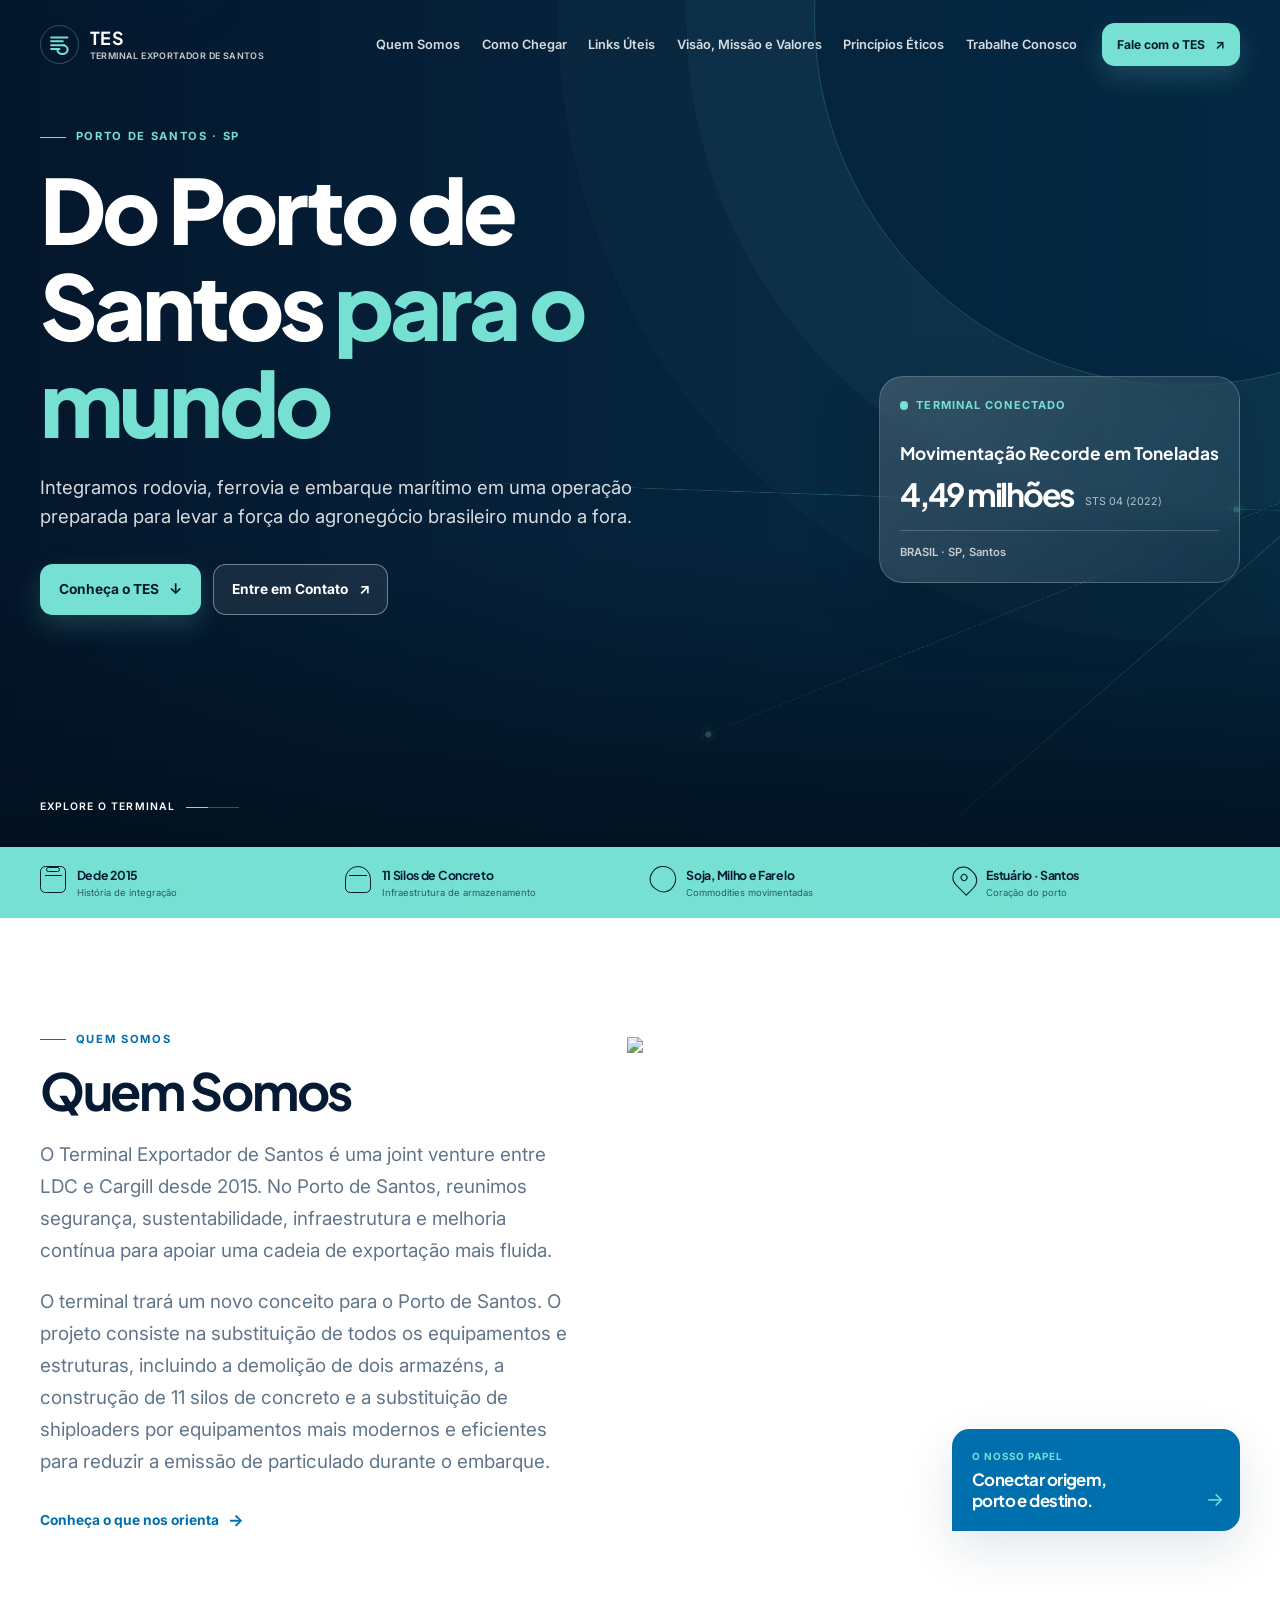
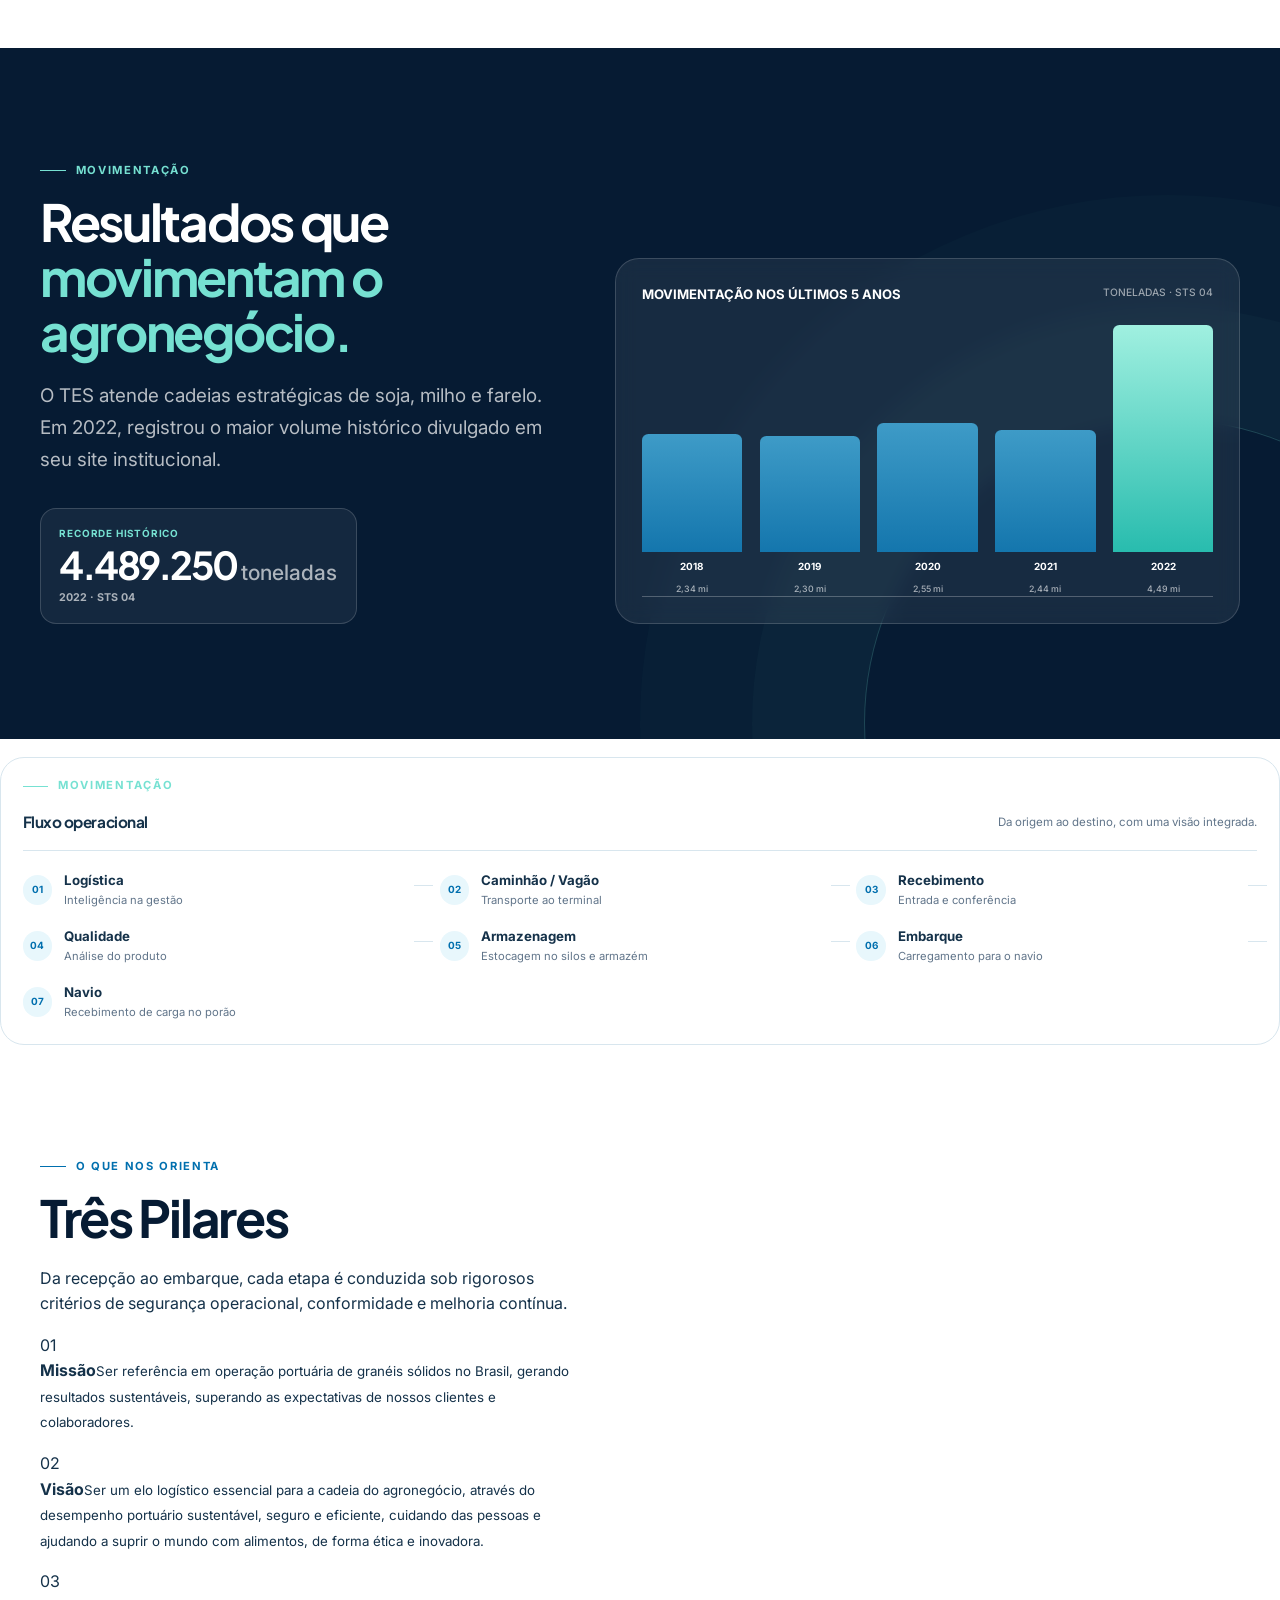
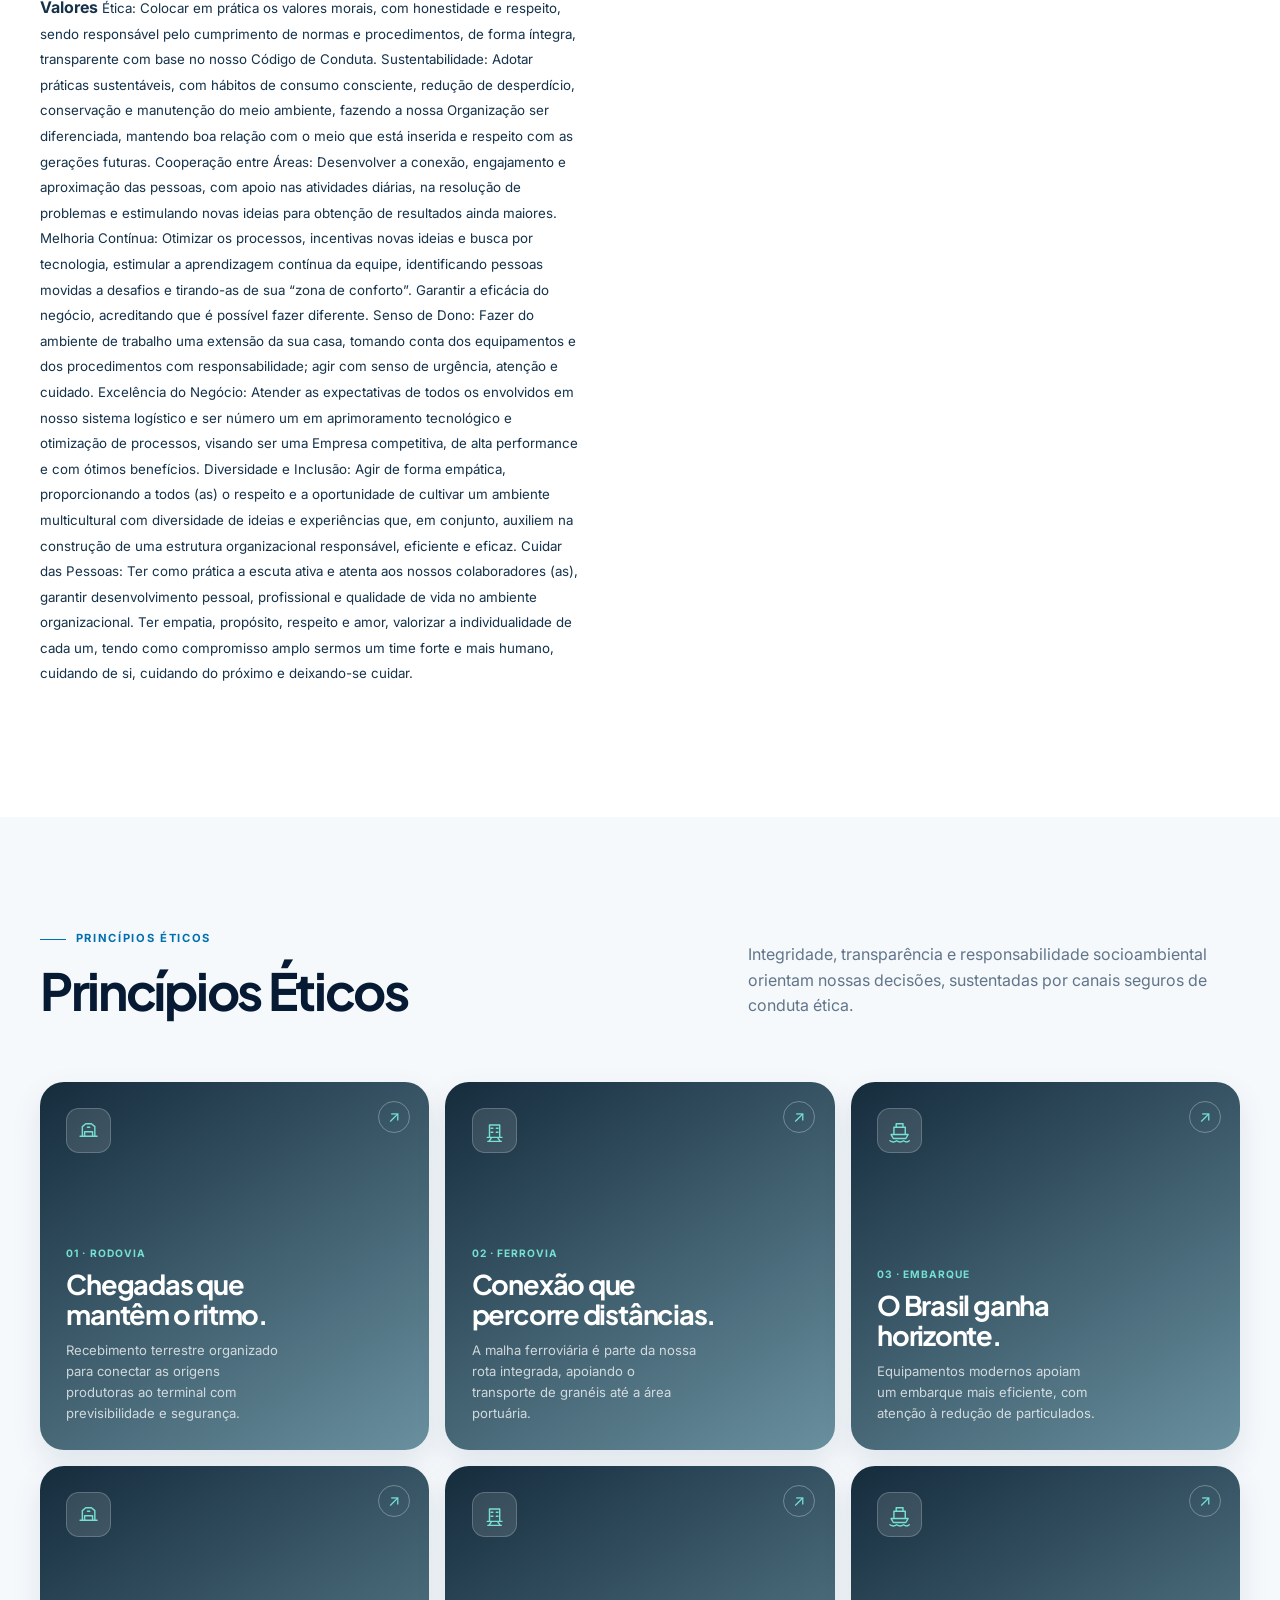
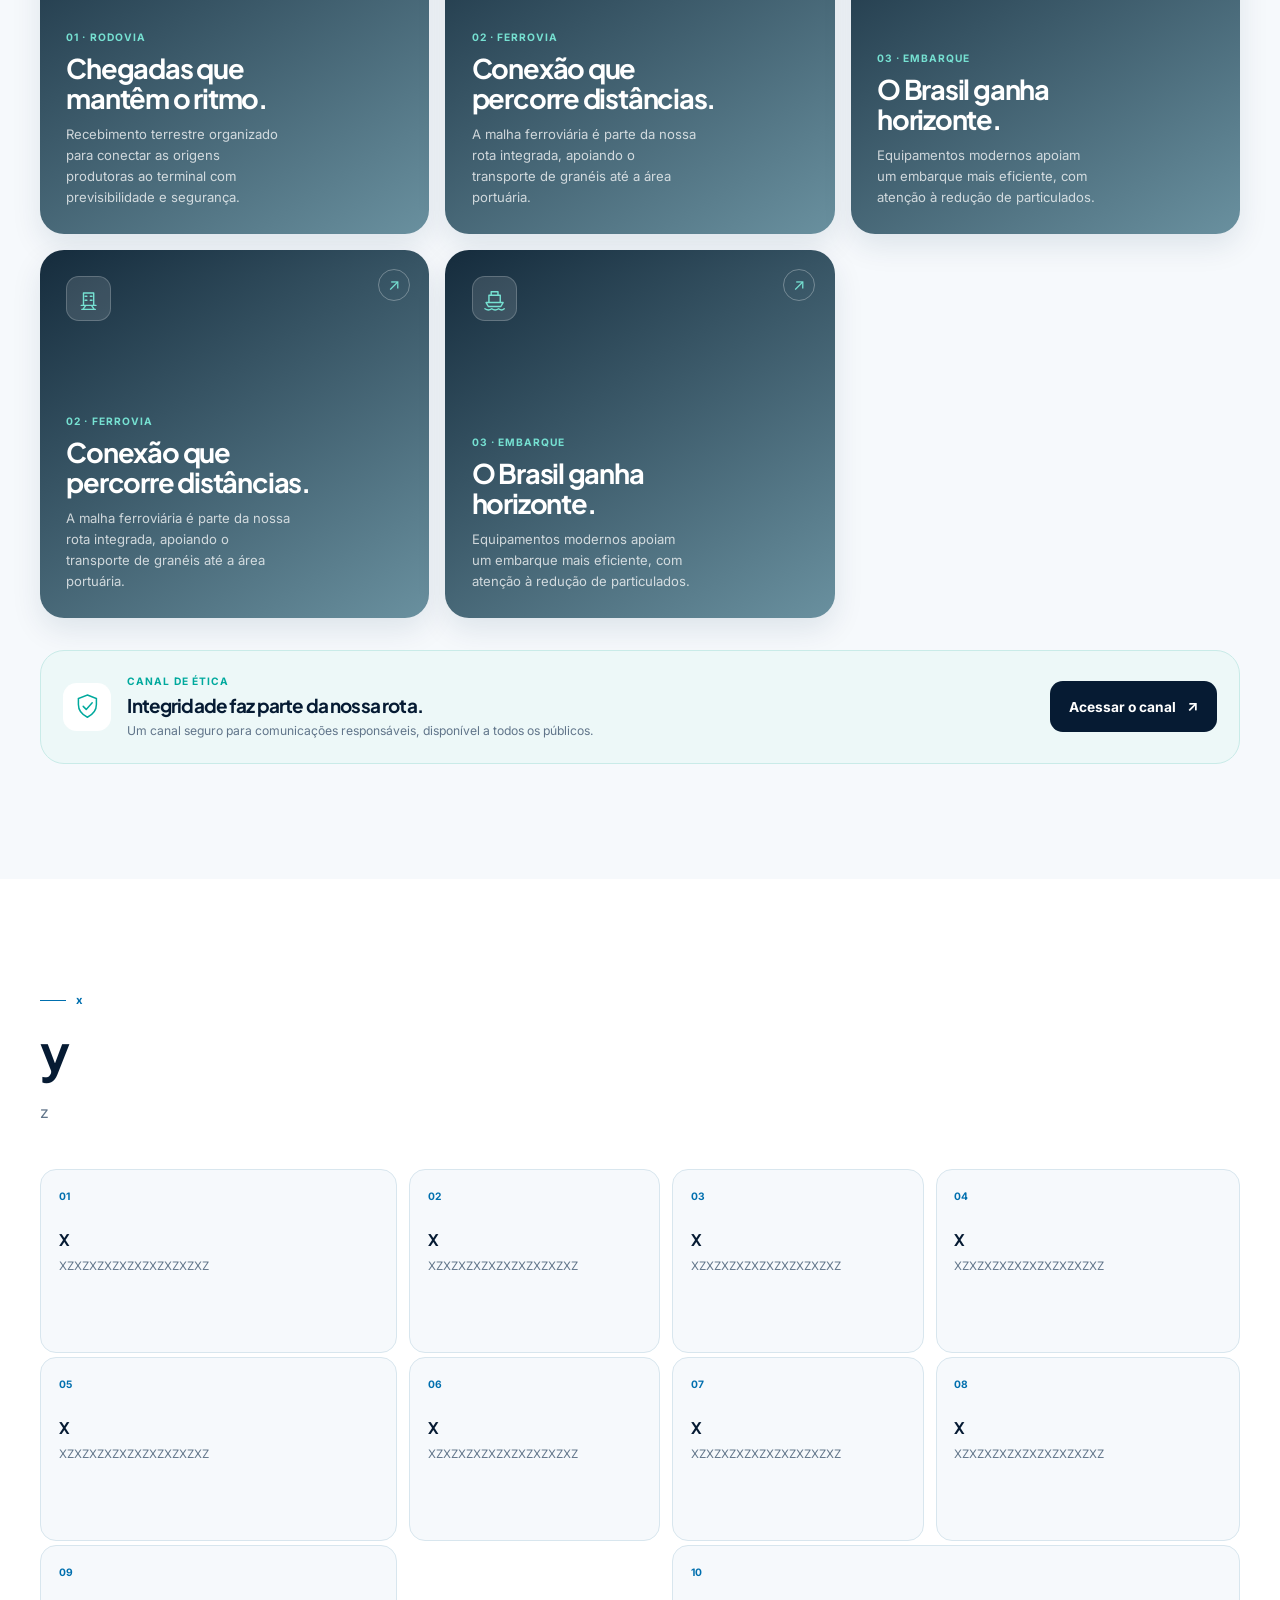
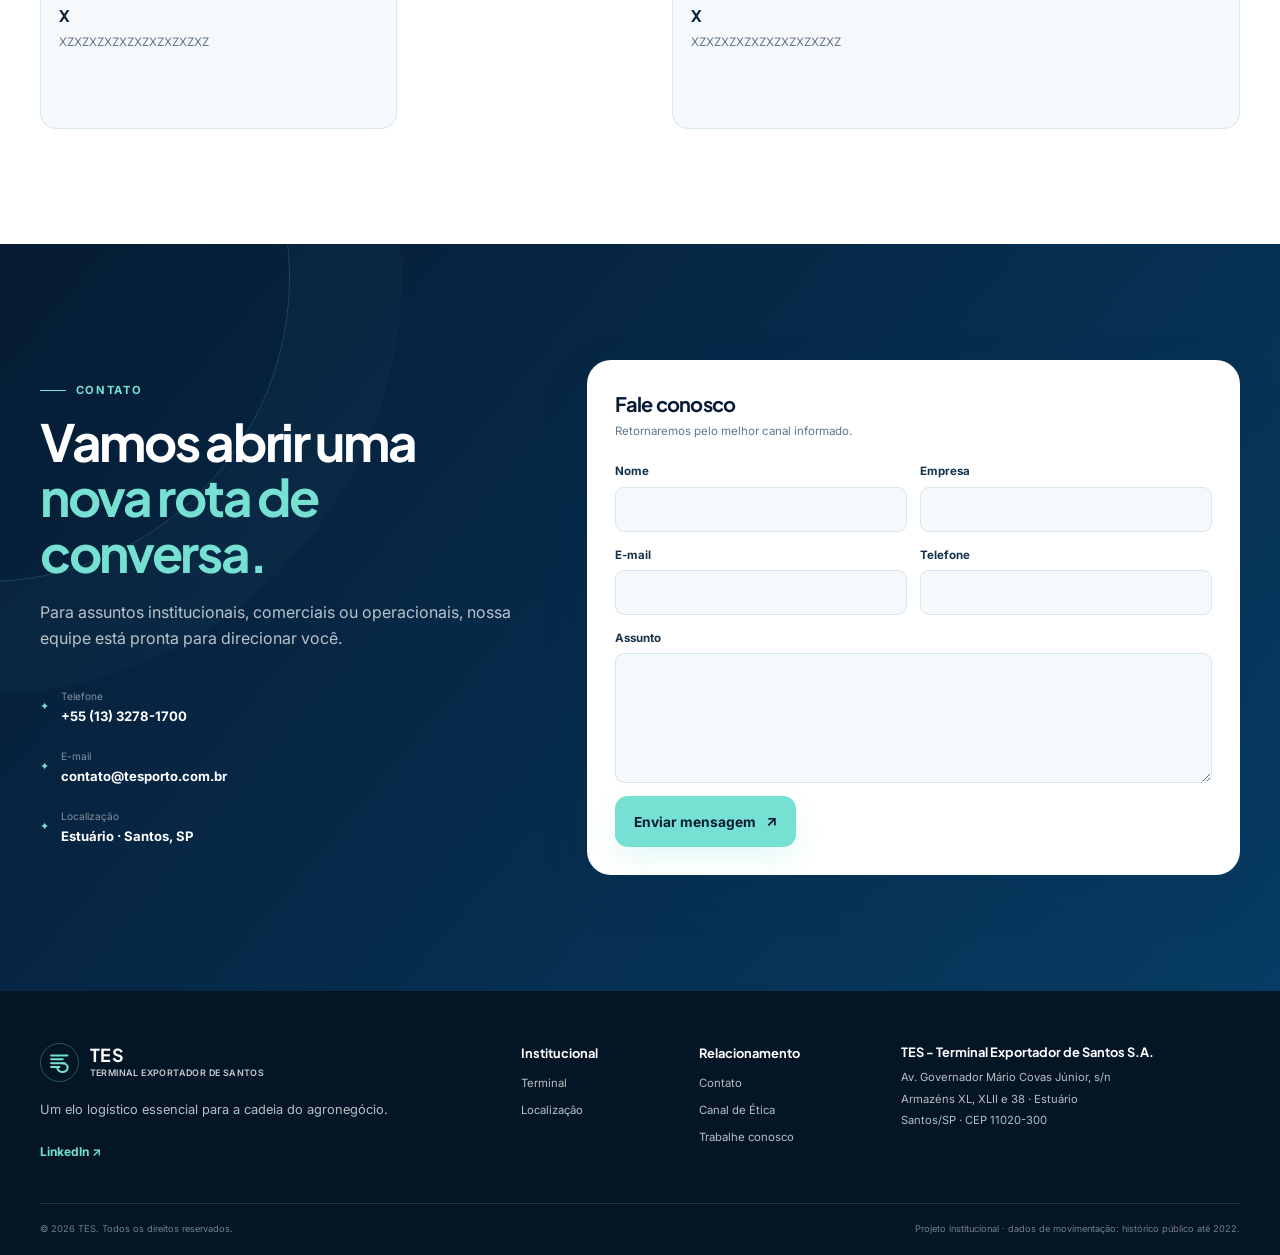
==== public/index.html @ 8338edd4 "Atualização do visual, informações técnicas, correção de bugs, melhorias nos detalhes, alinhamento d" ====
<!doctype html>
<html lang="pt-BR">
  <head>
    <meta charset="UTF-8" />

    <meta name="viewport" content="width=device-width, initial-scale=1.0" />
    <meta name="description" content="Terminal Exportador de Santos S.A." />
    <meta name="theme-color" content="#061b33" />

    <meta property="og:title" content="TES" />
    <meta property="og:description" content="Do Porto de Santos para o mundo: operação portuária integrada para o agronegócio." />
    <meta property="og:type" content="website" />

    <title>TES - Terminal Exportador de Santos</title>

    <link rel="icon" type="image/x-icon" href="imagens/isotipo-tes.png" />

    <link rel="preconnect" href="https://fonts.googleapis.com" />
    <link rel="preconnect" href="https://fonts.gstatic.com" crossorigin />

    <link href="https://fonts.googleapis.com/css2?family=Inter:wght@400;500;600;700&family=Plus+Jakarta+Sans:wght@600;700;800&display=swap" rel="stylesheet" />

    <link rel="stylesheet" href="styles.css">

    <script type="application/ld+json">
      {
        "@context": "https://schema.org",
        "@type": "Organization",
        "name": "TES - Terminal Exportador de Santos",
        "url": "https://www.tessantos.com.br/",
        "email": "contato@tesporto.com.br",
        "telephone": "+55 (13) 3278-1700",
  
        "address": {
          "@type": "PostalAddress",
          "streetAddress": "Avenida Governador Mário Covas Júnior, s/n, Armazéns XL, XLII e 38",
          "addressLocality": "Santos",
          "addressRegion": "SP",
          "postalCode": "11020-300",
          "addressCountry": "BR"
        },
        "sameAs": ["https://www.linkedin.com/company/tegteagtes/"]
      }
    </script>
  </head>

  <body>
    <a class="skip-link" href="#conteudo">Pular para o conteúdo</a>

    <header class="site-header" data-header>
      <div class="header-shell container">
        <a class="brand" href="#inicio" aria-label="TES - voltar ao início">
          <span class="brand-mark" aria-hidden="true">
            <svg viewBox="0 0 48 48" fill="none">
              <path d="M8 10.5h31.5M8 18h22.5M8 25.5h26M8 33h16" stroke="currentColor" stroke-width="4" stroke-linecap="round" />
              <path d="M30 25.5c5.5 0 10 3.8 10 8.5S35.5 42.5 30 42.5s-10-3.8-10-8.5" stroke="currentColor" stroke-width="4" stroke-linecap="round" />
            </svg>
          </span>
          <span class="brand-copy"><b>TES</b><small>Terminal Exportador de Santos</small></span>
        </a>

        <nav class="desktop-nav" aria-label="Navegação principal">
          <a href="#quemsomos">Quem Somos</a>
          <a href="#comochegar">Como Chegar</a>
          <a href="#linksuteis">Links Úteis</a>
          <a href="#visaomissaovalores">Visão, Missão e Valores</a>
          <a href="#principioseticos">Princípios Éticos</a>
          <a href="https://site.vagas.com.br/MsgPagEmprDesativ-Benvido.asp?t=340" target="_blank" rel="noopener noreferrer">Trabalhe Conosco</a>
        </nav>

        <a class="header-cta button button-small button-primary" href="#contato">Fale com o TES <span aria-hidden="true">↗</span></a>
        <!-- Botão "hamburguer" (só visível no mobile via CSS).
             data-menu-toggle: gancho que o script.js usa para abrir/fechar o menu.
             aria-expanded começa em "false" e o JS alterna para "true" ao abrir
             (isso também é o que o CSS usa para animar as duas barrinhas em "X"). -->
        <button class="menu-toggle" type="button" aria-expanded="false" aria-controls="mobile-menu" data-menu-toggle>
          <span class="sr-only">Abrir menu</span>
          <span></span><span></span>
        </button>
      </div>

      <!-- Painel do menu mobile: começa com o atributo "hidden" (invisível).
           data-mobile-menu: gancho usado pelo script.js para mostrar/esconder este painel. -->
      <div class="mobile-menu" id="mobile-menu" data-mobile-menu hidden>
        <nav aria-label="Navegação mobile">
          <a href="#quemsomos">Quem Somos</a>
          <a href="#comochegar">Como Chegar</a>
          <a href="#linksuteis">Links Úteis</a>
          <a href="#missaovisaovalores">Visão/Missão/Valores</a>
          <a href="#principioseticos">Princípios Éticos</a>
          <a href="https://site.vagas.com.br/MsgPagEmprDesativ-Benvido.asp?t=340" target="_blank" rel="noopener noreferrer">Trabalhe Conosco</a>
        </nav>
      </div>
    </header>

    <main id="conteudo">
      <!-- SEÇÃO HERO (abertura de tela cheia)
           data-reveal (usado em vários pontos da página a partir daqui):
           gancho que o script.js usa junto com IntersectionObserver para
           fazer o elemento surgir suavemente quando entra na tela ao rolar.
           Sem o script.js conectado, todo elemento com data-reveal fica
           travado em opacity: 0 (invisível) — por causa da regra no CSS:
           [data-reveal] { opacity: 0; ... }
           Isso também contribuía para a impressão de página "quebrada". -->
      <section class="hero section" id="inicio" aria-labelledby="hero-title">
        <div class="hero-media" aria-hidden="true"></div>
        <div class="hero-routes" aria-hidden="true">
          <span class="route route-rail"></span><span class="route route-road"></span><span class="route route-sea"></span>
        </div>
        <div class="container hero-layout">
          <div class="hero-copy" data-reveal>
            <p class="eyebrow eyebrow-light"><span></span>PORTO DE SANTOS · SP</p>
            <h1 id="hero-title">Do Porto de Santos <em>para o mundo</em></h1>
            <p class="hero-lead">Integramos rodovia, ferrovia e embarque marítimo em uma operação preparada para levar a força do agronegócio brasileiro mundo a fora.</p>
            <div class="hero-actions">
              <a class="button button-primary" href="#quemsomos">Conheça o TES <span aria-hidden="true">↓</span></a>
              <a class="button button-ghost" href="#contato">Entre em Contato <span aria-hidden="true">↗</span></a>
            </div>
          </div>

          <aside class="hero-panel" aria-label="Resumo do TES" data-reveal>
            <div class="hero-panel-top"><span class="pulse-dot" aria-hidden="true"></span>Terminal Conectado</div>
            <p>Movimentação Recorde em Toneladas</p>
            <div class="hero-kpi"><strong>4,49 milhões</strong><span>STS 04 (2022)</span></div>
            <div class="hero-panel-bottom"><span>BRASIL · SP, Santos</span></div>
          </aside>
        </div>

        <div class="hero-scroll container" aria-hidden="true"><span>Explore o Terminal</span><i></i></div>
      </section>

      <!-- Faixa de destaques rápidos logo abaixo do hero (desde 2015, 11 silos etc.) -->
      <section class="credentials" aria-label="Destaques institucionais">
        <div class="container credentials-grid" data-reveal>
          <div class="credential"><span class="credential-icon icon-archive" aria-hidden="true"></span><div><b>Dede 2015</b><small>História de integração</small></div></div>
          <div class="credential"><span class="credential-icon icon-silo" aria-hidden="true"></span><div><b>11 Silos de Concreto</b><small>Infraestrutura de armazenamento</small></div></div>
          <div class="credential"><span class="credential-icon icon-grain" aria-hidden="true"></span><div><b>Soja, Milho e Farelo</b><small>Commodities movimentadas</small></div></div>
          <div class="credential"><span class="credential-icon icon-pin" aria-hidden="true"></span><div><b>Estuário · Santos</b><small>Coração do porto</small></div></div>
        </div>
      </section>

      <!-- SEÇÃO "QUEM SOMOS" -->
      <section class="section intro" id="quemsomos" aria-labelledby="quemsomos-title">
        <div class="container intro-grid">
          <div class="image-stack" data-reveal>
            <img src="fotos/tesbusiness.png">
            <div class="image-stack-card"><span>O nosso papel</span><strong>Conectar origem, porto e destino.</strong><i aria-hidden="true">→</i></div>
          </div>
          <div class="intro-copy" data-reveal>
            <p class="eyebrow"><span></span>QUEM SOMOS</p>
            <h2 id="quemsomos-title">Quem Somos</h2>
            <p class="section-lead">
              O Terminal Exportador de Santos é uma joint venture entre LDC e Cargill desde 2015. No Porto de Santos, reunimos segurança, sustentabilidade, infraestrutura e melhoria contínua para apoiar uma cadeia de exportação mais fluida.
            </p>
            <p class="section-lead">
              O terminal trará um novo conceito para o Porto de Santos. O projeto consiste na substituição de todos os equipamentos e estruturas, incluindo a demolição de dois armazéns, a construção de 11 silos de concreto e a substituição de shiploaders por equipamentos mais modernos e eficientes para reduzir a emissão de particulado durante o embarque.
            </p>
            <a class="text-link" href="#visaomissaovalores">Conheça o que nos orienta <span aria-hidden="true">→</span></a>
          </div>
        </div>
      </section>

      <!-- MOVIMENTAÇÃO -->
      <section class="section movement" id="movimentacao" aria-labelledby="movimentacao-title">
        <div class="movement-bg" aria-hidden="true"></div>
        <div class="container movement-layout">
          <div class="movement-copy" data-reveal>
            <p class="eyebrow eyebrow-light"><span></span>MOVIMENTAÇÃO</p>
            <h2 id="movimentacao-title">Resultados que <em>movimentam o agronegócio.</em></h2>
            <p class="section-lead">O TES atende cadeias estratégicas de soja, milho e farelo. Em 2022, registrou o maior volume histórico divulgado em seu site institucional.</p>
            <div class="record-badge"><span>Recorde Histórico</span><strong>4.489.250 <small> toneladas</small></strong><b>2022 · STS 04</b></div>
          </div>
          <figure class="movement-chart" data-reveal aria-labelledby="chart-title">
            <figcaption id="chart-title"><span>MOVIMENTAÇÃO NOS ÚLTIMOS 5 ANOS</span><small>TONELADAS · STS 04</small></figcaption>
            <div class="chart-bars" aria-hidden="true">
              <div class="chart-bar"><i style="--bar: 52%"></i><span>2018</span><b>2,34 mi</b></div>
              <div class="chart-bar"><i style="--bar: 51%"></i><span>2019</span><b>2,30 mi</b></div>
              <div class="chart-bar"><i style="--bar: 57%"></i><span>2020</span><b>2,55 mi</b></div>
              <div class="chart-bar"><i style="--bar: 54%"></i><span>2021</span><b>2,44 mi</b></div>
              <div class="chart-bar chart-bar-highlight"><i style="--bar: 100%"></i><span>2022</span><b>4,49 mi</b></div>
            </div>
            <table class="sr-only"><caption>Histórico de movimentação em toneladas</caption><thead><tr><th>Ano</th><th>Toneladas</th></tr></thead><tbody><tr><td>2018</td><td>2.335.664</td></tr><tr><td>2019</td><td>2.299.210</td></tr><tr><td>2020</td><td>2.545.982</td></tr><tr><td>2021</td><td>2.440.931</td></tr><tr><td>2022</td><td>4.489.250</td></tr></tbody></table>
          </figure>
        </div>
      </section>

      <!-- INFORMAÇÕES TÉCNICAS --->
      <div class="process" data-reveal>
        <p class="eyebrow eyebrow-light"><span></span>MOVIMENTAÇÃO</p>
            <div class="process-heading"><span class="process-title">Fluxo operacional</span><span class="process-note">Da origem ao destino, com uma visão integrada.</span></div>
            <ol class="process-steps">
              <li><span class="process-number">01</span><div><b>Logística</b><small>Inteligência na gestão</small></div></li>
              <li><span class="process-number">02</span><div><b>Caminhão / Vagão</b><small>Transporte ao terminal</small></div></li>
              <li><span class="process-number">03</span><div><b>Recebimento</b><small>Entrada e conferência</small></div></li>
              <li><span class="process-number">04</span><div><b>Qualidade</b><small>Análise do produto</small></div></li>
              <li><span class="process-number">05</span><div><b>Armazenagem</b><small>Estocagem no silos e armazém</small></div></li>
              <li><span class="process-number">06</span><div><b>Embarque</b><small>Carregamento para o navio</small></div></li>
              <li><span class="process-number">07</span><div><b>Navio</b><small>Recebimento de carga no porão</small></div></li>
            </ol>
          </div>

      <!-- VISÃO, MISSÃO E VALORES -->
      <section class="section sustainability" id="missaovisaovalores" aria-labelledby="sustentabilidade-title">
        <div class="container sustainability-layout">
          <div class="sustainability-visual" data-reveal>
            <div class="sustainability-photo" role="img" aria-label="Vegetação próxima à costa e oceano"></div>
          </div>
          <div class="sustainability-copy" data-reveal>
            <p class="eyebrow"><span></span>O QUE NOS ORIENTA</p>
            <h2 id="sustentabilidade-title">Três Pilares</h2>
            <p>Da recepção ao embarque, cada etapa é conduzida sob rigorosos critérios de segurança operacional, conformidade e melhoria contínua.</p>
            <div class="principle-list">

              <div><span aria-hidden="true">01</span><p><b>Missão</b><small>Ser referência em operação portuária de granéis sólidos no Brasil, gerando resultados sustentáveis, superando as expectativas de nossos clientes e colaboradores.</small></p></div>
              <div><span aria-hidden="true">02</span><p><b>Visão</b><small>Ser um elo logístico essencial para a cadeia do agronegócio, através do desempenho portuário sustentável, seguro e eficiente, cuidando das pessoas e ajudando a suprir o mundo com alimentos, de forma ética e inovadora.</small></p></div>
              <div><span aria-hidden="true">03</span>
                <p><b>Valores</b>
                  <small>Ética: Colocar em prática os valores morais, com honestidade e respeito, sendo responsável pelo cumprimento de normas e procedimentos, de forma íntegra, transparente com base no nosso Código de Conduta.</small>
                  <small>Sustentabilidade: Adotar práticas sustentáveis, com hábitos de consumo consciente, redução de desperdício, conservação e manutenção do meio ambiente, fazendo a nossa Organização ser diferenciada, mantendo boa relação com o meio que está inserida e respeito com as gerações futuras.</small>
                  <small>Cooperação entre Áreas: Desenvolver a conexão, engajamento e aproximação das pessoas, com apoio nas atividades diárias, na resolução de problemas e estimulando novas ideias para obtenção de resultados ainda maiores.</small>
                  <small>Melhoria Contínua: Otimizar os processos, incentivas novas ideias e busca por tecnologia, estimular a aprendizagem contínua da equipe, identificando pessoas movidas a desafios e tirando-as de sua “zona de conforto”. Garantir a eficácia do negócio, acreditando que é possível fazer diferente.</small>
                  <small>Senso de Dono: Fazer do ambiente de trabalho uma extensão da sua casa, tomando conta dos equipamentos e dos procedimentos com responsabilidade; agir com senso de urgência, atenção e cuidado.</small>
                  <small>Excelência do Negócio: Atender as expectativas de todos os envolvidos em nosso sistema logístico e ser número um em aprimoramento tecnológico e otimização de processos, visando ser uma Empresa competitiva, de alta performance e com ótimos benefícios.</small>
                  <small>Diversidade e Inclusão: Agir de forma empática, proporcionando a todos (as) o respeito e a oportunidade de cultivar um ambiente multicultural com diversidade de ideias e experiências que, em conjunto, auxiliem na construção de uma estrutura organizacional responsável, eficiente e eficaz.</small>
                  <small>Cuidar das Pessoas: Ter como prática a escuta ativa e atenta aos nossos colaboradores (as), garantir desenvolvimento pessoal, profissional e qualidade de vida no ambiente organizacional. Ter empatia, propósito, respeito e amor, valorizar a individualidade de cada um, tendo como compromisso amplo sermos um time forte e mais humano, cuidando de si, cuidando do próximo e deixando-se cuidar.</small>
                </p>
              </div>
            
            </div>
          </div>
        </div>
      </section>

      <!-- PRINCÍPOS ÉTICOS -->
      <section class="section operation" id="principioseticos" aria-labelledby="operacao-title">
        <div class="container">
          <div class="section-heading section-heading-split" data-reveal>
            <div>
              <p class="eyebrow"><span></span>PRINCÍPIOS ÉTICOS</p>
              <h2 id="operacao-title">Princípios Éticos</h2>
            </div>
            <p>Integridade, transparência e responsabilidade socioambiental orientam nossas decisões, sustentadas por canais seguros de conduta ética.</p>
          </div>

          <div class="modal-grid">

            <article class="modal-card modal-card-road" data-reveal>
              <div class="modal-card-icon" aria-hidden="true"><svg viewBox="0 0 48 48" fill="none"><path d="M9 34h30M13 34V17l6-5h10l6 5v17M17 34v-8h14v8M22 18h4" stroke="currentColor" stroke-width="2.5" stroke-linecap="round" stroke-linejoin="round"/></svg></div>
              <div><p class="card-kicker">01 · RODOVIA</p><h3>Chegadas que mantêm o ritmo.</h3><p>Recebimento terrestre organizado para conectar as origens produtoras ao terminal com previsibilidade e segurança.</p></div>
              <span class="card-arrow" aria-hidden="true">↗</span>
            </article>

            <article class="modal-card modal-card-rail" data-reveal>
              <div class="modal-card-icon" aria-hidden="true"><svg viewBox="0 0 48 48" fill="none"><path d="M15 36V14h18v22M11 36h26M18 20h3m6 0h3M18 27h3m6 0h3M19 36l-5 7m15-7 5 7M12 43h24" stroke="currentColor" stroke-width="2.5" stroke-linecap="round" stroke-linejoin="round"/></svg></div>
              <div><p class="card-kicker">02 · FERROVIA</p><h3>Conexão que percorre distâncias.</h3><p>A malha ferroviária é parte da nossa rota integrada, apoiando o transporte de granéis até a área portuária.</p></div>
              <span class="card-arrow" aria-hidden="true">↗</span>
            </article>

            <article class="modal-card modal-card-sea" data-reveal>
              <div class="modal-card-icon" aria-hidden="true"><svg viewBox="0 0 48 48" fill="none"><path d="M9 31h30l-4 7H13l-4-7Zm5-1V18h20v12M18 18v-6h12v6M7 42c4 3 8 3 12 0 4 3 8 3 12 0 4 3 7 3 10 0" stroke="currentColor" stroke-width="2.5" stroke-linecap="round" stroke-linejoin="round"/></svg></div>
              <div><p class="card-kicker">03 · EMBARQUE</p><h3>O Brasil ganha horizonte.</h3><p>Equipamentos modernos apoiam um embarque mais eficiente, com atenção à redução de particulados.</p></div>
              <span class="card-arrow" aria-hidden="true">↗</span>
            </article>

            <article class="modal-card modal-card-road" data-reveal>
              <div class="modal-card-icon" aria-hidden="true"><svg viewBox="0 0 48 48" fill="none"><path d="M9 34h30M13 34V17l6-5h10l6 5v17M17 34v-8h14v8M22 18h4" stroke="currentColor" stroke-width="2.5" stroke-linecap="round" stroke-linejoin="round"/></svg></div>
              <div><p class="card-kicker">01 · RODOVIA</p><h3>Chegadas que mantêm o ritmo.</h3><p>Recebimento terrestre organizado para conectar as origens produtoras ao terminal com previsibilidade e segurança.</p></div>
              <span class="card-arrow" aria-hidden="true">↗</span>
            </article>

            <article class="modal-card modal-card-rail" data-reveal>
              <div class="modal-card-icon" aria-hidden="true"><svg viewBox="0 0 48 48" fill="none"><path d="M15 36V14h18v22M11 36h26M18 20h3m6 0h3M18 27h3m6 0h3M19 36l-5 7m15-7 5 7M12 43h24" stroke="currentColor" stroke-width="2.5" stroke-linecap="round" stroke-linejoin="round"/></svg></div>
              <div><p class="card-kicker">02 · FERROVIA</p><h3>Conexão que percorre distâncias.</h3><p>A malha ferroviária é parte da nossa rota integrada, apoiando o transporte de granéis até a área portuária.</p></div>
              <span class="card-arrow" aria-hidden="true">↗</span>
            </article>

            <article class="modal-card modal-card-sea" data-reveal>
              <div class="modal-card-icon" aria-hidden="true"><svg viewBox="0 0 48 48" fill="none"><path d="M9 31h30l-4 7H13l-4-7Zm5-1V18h20v12M18 18v-6h12v6M7 42c4 3 8 3 12 0 4 3 8 3 12 0 4 3 7 3 10 0" stroke="currentColor" stroke-width="2.5" stroke-linecap="round" stroke-linejoin="round"/></svg></div>
              <div><p class="card-kicker">03 · EMBARQUE</p><h3>O Brasil ganha horizonte.</h3><p>Equipamentos modernos apoiam um embarque mais eficiente, com atenção à redução de particulados.</p></div>
              <span class="card-arrow" aria-hidden="true">↗</span>
            </article>

            <article class="modal-card modal-card-rail" data-reveal>
              <div class="modal-card-icon" aria-hidden="true"><svg viewBox="0 0 48 48" fill="none"><path d="M15 36V14h18v22M11 36h26M18 20h3m6 0h3M18 27h3m6 0h3M19 36l-5 7m15-7 5 7M12 43h24" stroke="currentColor" stroke-width="2.5" stroke-linecap="round" stroke-linejoin="round"/></svg></div>
              <div><p class="card-kicker">02 · FERROVIA</p><h3>Conexão que percorre distâncias.</h3><p>A malha ferroviária é parte da nossa rota integrada, apoiando o transporte de granéis até a área portuária.</p></div>
              <span class="card-arrow" aria-hidden="true">↗</span>
            </article>

            <article class="modal-card modal-card-sea" data-reveal>
              <div class="modal-card-icon" aria-hidden="true"><svg viewBox="0 0 48 48" fill="none"><path d="M9 31h30l-4 7H13l-4-7Zm5-1V18h20v12M18 18v-6h12v6M7 42c4 3 8 3 12 0 4 3 8 3 12 0 4 3 7 3 10 0" stroke="currentColor" stroke-width="2.5" stroke-linecap="round" stroke-linejoin="round"/></svg></div>
              <div><p class="card-kicker">03 · EMBARQUE</p><h3>O Brasil ganha horizonte.</h3><p>Equipamentos modernos apoiam um embarque mais eficiente, com atenção à redução de particulados.</p></div>
              <span class="card-arrow" aria-hidden="true">↗</span>
            </article>
    
          </div>
        </div>
        <div class="container">
          <div class="ethics-banner" data-reveal>
            <div class="ethics-icon" aria-hidden="true"><svg viewBox="0 0 48 48" fill="none"><path d="M24 5 39 11v10c0 10-6.5 17-15 21-8.5-4-15-11-15-21V11l15-6Z" stroke="currentColor" stroke-width="2.5"/><path d="m17 24 5 5 10-11" stroke="currentColor" stroke-width="2.5" stroke-linecap="round" stroke-linejoin="round"/></svg></div>
            <div><p class="card-kicker">CANAL DE ÉTICA</p><h3>Integridade faz parte da nossa rota.</h3><p>Um canal seguro para comunicações responsáveis, disponível a todos os públicos.</p></div>
            <a class="button button-dark" href="https://contatoseguro.com.br/teg-teag-tes" target="_blank" rel="noopener">Acessar o canal <span aria-hidden="true">↗</span></a>
          </div>
        </div>
      </section>

      <!-- SEÇÃO "X" -->
      <section class="section governance" id="x" aria-labelledby="governanca-title">
        <div class="container">
          <div class="section-heading governance-heading" data-reveal>
            <p class="eyebrow"><span></span> x</p>
            <h2 id="governanca-title">y</h2>
            <p>z</p>
          </div>

          <div class="value-grid" data-reveal>
            <article class="value-card"><span>01</span><h3>X</h3><p>XZXZXZXZXZXZXZXZXZXZ</p></article>
            <article class="value-card"><span>02</span><h3>X</h3><p>XZXZXZXZXZXZXZXZXZXZ</p></article>
            <article class="value-card"><span>03</span><h3>X</h3><p>XZXZXZXZXZXZXZXZXZXZ</p></article>
            <article class="value-card"><span>04</span><h3>X</h3><p>XZXZXZXZXZXZXZXZXZXZ</p></article>
            <article class="value-card"><span>05</span><h3>X</h3><p>XZXZXZXZXZXZXZXZXZXZ</p></article>
            <article class="value-card"><span>06</span><h3>X</h3><p>XZXZXZXZXZXZXZXZXZXZ</p></article>
            <article class="value-card"><span>07</span><h3>X</h3><p>XZXZXZXZXZXZXZXZXZXZ</p></article>
            <article class="value-card"><span>08</span><h3>X</h3><p>XZXZXZXZXZXZXZXZXZXZ</p></article>
            <article class="value-card"><span>09</span><h3>X</h3><p>XZXZXZXZXZXZXZXZXZXZ</p></article>
            <article class="value-card"><span>10</span><h3>X</h3><p>XZXZXZXZXZXZXZXZXZXZ</p></article>
          </div>
        </div>
      </section>

      <!-- CONTATO -->
      <section class="section contact" id="contato" aria-labelledby="contato-title">
        <div class="container contact-layout">
          <div class="contact-copy" data-reveal>

            <p class="eyebrow eyebrow-light"><span></span> CONTATO</p>

            <h2 id="contato-title">Vamos abrir uma <em>nova rota de conversa.</em></h2>

            <p>Para assuntos institucionais, comerciais ou operacionais, nossa equipe está pronta para direcionar você.</p>

            <div class="contact-details">
              <a href="tel:+551332781700"><span aria-hidden="true">✦</span><div><small>Telefone</small><b>+55 (13) 3278-1700</b></div></a>
              <a href="mailto:contato@tesporto.com.br"><span aria-hidden="true">✦</span><div><small>E-mail</small><b>contato@tesporto.com.br</b></div></a>

              <a href="https://maps.app.goo.gl/5aqZUrAP55DKYbxz7" target="_blank" rel="noopener">
                <span aria-hidden="true">✦</span>
                <div>
                  <small>Localização</small>
                  <b>Estuário · Santos, SP</b>
                </div>
              </a>
            </div>
          </div>

          <form class="contact-form" data-contact-form data-reveal>
            <div class="form-heading">
              <span>Fale conosco</span>
              <small>Retornaremos pelo melhor canal informado.</small>
            </div>

            <div class="form-row">
              <label>Nome<input name="nome" autocomplete="name" /></label>
              <label>Empresa<input name="empresa" autocomplete="organization" /></label>
            </div>

            <div class="form-row">
              <label>E-mail<input type="email" name="email" autocomplete="email" /></label>
              <label>Telefone<input type="tel" name="telefone" autocomplete="tel" /></label>
            </div>

            <label>Assunto<textarea name="mensagem" rows="5"></textarea></label>

            <div class="form-submit">
              <button class="button button-primary" type="submit">Enviar mensagem <span aria-hidden="true">↗</span></button>
              <p data-form-status role="status" aria-live="polite"></p>
            </div>
          </form>
        </div>
      </section>
    </main>

    <footer class="site-footer">
      <div class="container footer-grid">
        <div class="footer-brand">

          <a class="brand" href="#inicio" aria-label="Voltar ao início">

            <span class="brand-mark" aria-hidden="true">
              <svg viewBox="0 0 48 48" fill="none">
                <path d="M8 10.5h31.5M8 18h22.5M8 25.5h26M8 33h16" stroke="currentColor" stroke-width="4" stroke-linecap="round" />
                <path d="M30 25.5c5.5 0 10 3.8 10 8.5S35.5 42.5 30 42.5s-10-3.8-10-8.5" stroke="currentColor" stroke-width="4" stroke-linecap="round" />
              </svg>
            </span>

            <span class="brand-copy"><b>TES</b>
              <small>Terminal Exportador de Santos</small>
            </span>
          </a>

          <p>Um elo logístico essencial para a cadeia do agronegócio.</p>
          <a class="linkedin-link" href="https://www.linkedin.com/company/tegteagtes/" target="_blank" rel="noopener">LinkedIn <span aria-hidden="true">↗</span></a>
        </div>
        
        <div class="footer-links">
          <div><b>Institucional</b>
            <a href="#quemsomos">Terminal</a>
            <a href="#comochegar">Localização</a>
          </div>
          
          <div>
            <b>Relacionamento</b>
            <a href="#contato">Contato</a>
            <a href="https://contatoseguro.com.br/teg-teag-tes" target="_blank" rel="noopener">Canal de Ética</a>
            <a href="https://www.vagas.com.br/" target="_blank" rel="noopener">Trabalhe conosco</a>
          </div>
        </div>

        <address>
          <b>TES - Terminal Exportador de Santos S.A.</b>
          <span>Av. Governador Mário Covas Júnior, s/n</span>
          <span>Armazéns XL, XLII e 38 · Estuário</span>
          <span>Santos/SP · CEP 11020-300</span>
        </address>
      </div>

      <div class="container footer-bottom">
        <span>© <span data-current-year></span> TES. Todos os direitos reservados.</span>

        <span>Projeto institucional · dados de movimentação: histórico público até 2022.</span>
      </div>
    </footer>

    <a class="back-to-top" href="#inicio" aria-label="Voltar ao topo" data-back-to-top>
      <span aria-hidden="true">↑</span>
    </a>

    <script src="script.js"></script>
  </body>
</html>
---- public/styles.css ----
/* ==========================================================================
   IMPORTANTE: este arquivo precisa estar SALVO como "styles.css" na MESMA
   PASTA do arquivo "index.html". O HTML tem a linha:
       <link rel="stylesheet" href="styles.css">
   Essa linha diz ao navegador "vá até o arquivo styles.css, que fica do
   lado do HTML, e aplique esses estilos aqui". Se o arquivo não existir
   com esse nome exato, na mesma pasta, o navegador simplesmente ignora e
   a página aparece sem nenhum estilo (foi isso que aconteceu antes).
   ========================================================================== */

/* --------------------------------------------------------------------------
   1) VARIÁVEIS GLOBAIS (:root)
   Aqui definimos "apelidos" para cores, fontes e medidas que se repetem
   pela página inteira. Em vez de escrever a cor #076fae toda vez, usamos
   var(--ocean-700). Assim, se quiser trocar a cor principal do site no
   futuro, muda em UM lugar só e todo o site atualiza.
   -------------------------------------------------------------------------- */
:root {
  --ink-950: #061b33;       /* azul quase-preto, usado em fundos escuros */
  --ink-900: #082844;
  --ocean-900: #073b65;
  --ocean-700: #006fae;     /* azul principal da marca */
  --ocean-600: #008bcb;
  --teal-500: #00a99d;      /* verde-azulado, usado na seção sustentabilidade */
  --aqua-300: #76e1d2;      /* cor de destaque (links, ícones, detalhes) */
  --lime-300: #b8ef8a;
  --sky-100: #e8f7fc;
  --surface: #f6f9fc;       /* fundo claro das seções neutras */
  --white: #fff;
  --text: #15324a;          /* cor padrão do texto */
  --muted: #61758a;         /* cor de texto secundário (menos destaque) */
  --line: #d8e6ee;          /* cor de bordas/linhas divisórias */
  --font-display: "Plus Jakarta Sans", Inter, sans-serif; /* fonte dos títulos */
  --font-body: Inter, sans-serif;                          /* fonte do texto corrido */
  --radius-md: 1rem;
  --radius-xl: 1.5rem;
  --radius-2xl: 2rem;
  --shadow-card: 0 18px 50px rgba(6, 49, 82, 0.12);
  --shadow-hover: 0 24px 60px rgba(0, 111, 174, 0.18);
  --section-space: clamp(4.75rem, 9vw, 8.75rem); /* espaço vertical entre seções, responsivo */
  color-scheme: light;
}

/* --------------------------------------------------------------------------
   2) RESET / BASE
   Zera comportamentos padrão do navegador (margens estranhas, etc.) para
   que o layout fique previsível em qualquer navegador.
   -------------------------------------------------------------------------- */
* { box-sizing: border-box; }
html { scroll-behavior: smooth; scroll-padding-top: 5.5rem; } /* rolagem suave ao clicar em links do menu */
body { margin: 0; color: var(--text); background: var(--white); font-family: var(--font-body); font-size: 16px; line-height: 1.6; -webkit-font-smoothing: antialiased; }
body.menu-open { overflow: hidden; } /* trava o scroll do fundo quando o menu mobile está aberto */
a { color: inherit; text-decoration: none; }
button, input, textarea { font: inherit; }
button { cursor: pointer; }
img { max-width: 100%; }

.container { width: min(100% - 2rem, 75rem); margin-inline: auto; } /* largura máxima central, com respiro nas laterais */
.section { position: relative; padding-block: var(--section-space); overflow: clip; }
.sr-only { position: absolute; width: 1px; height: 1px; overflow: hidden; clip: rect(0, 0, 0, 0); white-space: nowrap; } /* esconde visualmente mas mantém acessível a leitores de tela */
.skip-link { position: fixed; z-index: 1000; top: 1rem; left: 1rem; padding: .75rem 1rem; border-radius: .5rem; background: var(--white); color: var(--ink-950); transform: translateY(-160%); transition: transform .2s ease; box-shadow: var(--shadow-card); }
.skip-link:focus { transform: translateY(0); } /* aparece apenas quando focado via teclado (acessibilidade) */

/* --------------------------------------------------------------------------
   3) CABEÇALHO (HEADER) E NAVEGAÇÃO
   -------------------------------------------------------------------------- */
.site-header { position: fixed; z-index: 100; top: 0; left: 0; width: 100%; color: var(--white); transition: background .25s ease, box-shadow .25s ease, color .25s ease; }
/* Classe adicionada via JavaScript (script.js) quando o usuário rola a página.
   Se o JS não carregar, o header nunca ganha essa classe e fica sempre
   "transparente" sobre o hero — outro motivo para o script.js precisar
   estar de fato conectado. */
.site-header.is-scrolled { color: var(--ink-950); background: color-mix(in srgb, white 90%, transparent); box-shadow: 0 5px 20px rgba(6, 27, 51, .08); backdrop-filter: blur(18px); }
.header-shell { display: flex; align-items: center; min-height: 5.25rem; gap: 1.25rem; }
.brand { display: inline-flex; flex: 0 0 auto; align-items: center; gap: .65rem; line-height: 1; }
.brand-mark { display: grid; width: 2.45rem; height: 2.45rem; place-items: center; color: var(--aqua-300); border: 1px solid color-mix(in srgb, currentColor 32%, transparent); border-radius: 50%; }
.site-header.is-scrolled .brand-mark { color: var(--ocean-700); }
.brand-mark svg { width: 1.55rem; height: 1.55rem; }
.brand-copy { display: grid; gap: .17rem; }
.brand-copy b { font-family: var(--font-display); font-size: 1.12rem; letter-spacing: .045em; }
.brand-copy small { max-width: 12rem; color: currentColor; font-size: .56rem; font-weight: 600; letter-spacing: .045em; line-height: 1.25; text-transform: uppercase; opacity: .78; }
.desktop-nav { display: none; align-items: center; gap: 1.35rem; margin-left: auto; font-size: .8rem; font-weight: 600; } /* só aparece a partir do breakpoint desktop, lá embaixo em @media */
.desktop-nav a { position: relative; padding-block: .5rem; opacity: .84; transition: opacity .2s ease; }
.desktop-nav a::after { position: absolute; right: 0; bottom: .1rem; left: 0; height: 1px; background: currentColor; content: ""; transform: scaleX(0); transform-origin: right; transition: transform .2s ease; }
.desktop-nav a:hover, .desktop-nav a:focus-visible { opacity: 1; }
.desktop-nav a:hover::after, .desktop-nav a:focus-visible::after { transform: scaleX(1); transform-origin: left; }
.header-cta { display: none; margin-left: .3rem; }
.menu-toggle { display: grid; width: 2.75rem; height: 2.75rem; margin-left: auto; padding: .55rem; place-content: center; gap: .34rem; color: inherit; background: transparent; border: 1px solid color-mix(in srgb, currentColor 30%, transparent); border-radius: .75rem; }
.menu-toggle span:not(.sr-only) { width: 1.15rem; height: 1.5px; background: currentColor; transition: transform .2s ease; }
/* Estes dois seletores dependem do atributo aria-expanded="true", que o
   script.js altera via JavaScript ao clicar no botão do menu (efeito "X"). */
.menu-toggle[aria-expanded="true"] span:nth-child(2) { transform: translateY(3.5px) rotate(45deg); }
.menu-toggle[aria-expanded="true"] span:nth-child(3) { transform: translateY(-3.5px) rotate(-45deg); }
.mobile-menu { position: absolute; top: calc(100% + .4rem); right: 1rem; left: 1rem; padding: .55rem; color: var(--ink-950); background: rgba(255, 255, 255, .96); border: 1px solid var(--line); border-radius: 1rem; box-shadow: var(--shadow-card); backdrop-filter: blur(20px); }
.mobile-menu nav { display: grid; }
.mobile-menu a { padding: .85rem 1rem; border-radius: .65rem; font-size: .95rem; font-weight: 600; }
.mobile-menu a:hover, .mobile-menu a:focus-visible { color: var(--ocean-700); background: var(--sky-100); }
.mobile-menu a:last-child { margin-top: .3rem; color: var(--white); background: var(--ocean-700); }

/* --------------------------------------------------------------------------
   4) HERO (seção de abertura, tela cheia)
   -------------------------------------------------------------------------- */
.hero { display: grid; min-height: 46rem; padding-top: 7.8rem; color: var(--white); background: var(--ink-950); isolation: isolate; }
.hero-media { position: absolute; z-index: -3; inset: 0; background: linear-gradient(90deg, rgba(4, 22, 43, .94) 0%, rgba(5, 35, 60, .86) 45%, rgba(2, 52, 80, .52) 100%), linear-gradient(0deg, rgba(4, 19, 37, .43), transparent 40%), url("fotos/tessantos.png") center/cover; }
.hero::before { position: absolute; z-index: -2; top: -22rem; right: -17rem; width: 46rem; aspect-ratio: 1; border: 1px solid rgba(118, 225, 210, .23); border-radius: 50%; content: ""; box-shadow: 0 0 0 8rem rgba(118, 225, 210, .04), 0 0 0 16rem rgba(118, 225, 210, .025); }
.hero::after { position: absolute; z-index: -1; right: 0; bottom: 0; left: 0; height: 35%; content: ""; background: linear-gradient(0deg, rgba(2, 15, 28, .8), transparent); }
.hero-layout { display: grid; align-self: center; gap: 3.5rem; padding-bottom: 7rem; }
.hero-copy { max-width: 45rem; }
.eyebrow { display: flex; align-items: center; gap: .62rem; margin: 0 0 1.05rem; color: var(--ocean-700); font-size: .7rem; font-weight: 700; letter-spacing: .15em; line-height: 1.2; }
.eyebrow span { width: 1.6rem; height: 1px; background: currentColor; }
.eyebrow-light { color: var(--aqua-300); }
h1, h2, h3, p { margin-top: 0; }
h1, h2, h3 { font-family: var(--font-display); letter-spacing: -.045em; line-height: 1.08; }
h1 { max-width: 9.5ch; margin-bottom: 1.35rem; font-size: clamp(3rem, 7vw, 6.3rem); font-weight: 800; }
h1 em, h2 em { color: var(--aqua-300); font-style: normal; }
.hero-lead { max-width: 38rem; margin-bottom: 2rem; color: rgba(255, 255, 255, .84); font-size: clamp(1rem, 1.5vw, 1.16rem); }
.hero-actions { display: flex; flex-wrap: wrap; gap: .75rem; }
.button { display: inline-flex; align-items: center; justify-content: center; min-height: 3.2rem; gap: .65rem; padding: .78rem 1.12rem; border: 1px solid transparent; border-radius: .8rem; font-size: .86rem; font-weight: 700; line-height: 1.2; transition: transform .22s ease, box-shadow .22s ease, background .22s ease, color .22s ease, border-color .22s ease; }
.button span { font-size: 1.07em; transition: transform .22s ease; }
.button:hover, .button:focus-visible { transform: translateY(-3px); }
.button:hover span, .button:focus-visible span { transform: translate(2px, -2px); }
.button-primary { color: var(--ink-950); background: var(--aqua-300); box-shadow: 0 11px 26px rgba(118, 225, 210, .19); }
.button-primary:hover, .button-primary:focus-visible { background: #9defe3; box-shadow: 0 17px 30px rgba(118, 225, 210, .25); }
.button-ghost { color: var(--white); border-color: rgba(255, 255, 255, .4); background: rgba(255, 255, 255, .08); backdrop-filter: blur(8px); }
.button-ghost:hover, .button-ghost:focus-visible { background: rgba(255, 255, 255, .16); }
.button-dark { flex: 0 0 auto; color: var(--white); background: var(--ink-950); }
.button-dark:hover, .button-dark:focus-visible { background: var(--ocean-900); }
.button-small { min-height: 2.7rem; padding: .65rem .87rem; font-size: .76rem; }
.hero-panel { align-self: end; max-width: 27rem; padding: 1.25rem; color: var(--white); background: linear-gradient(125deg, rgba(255, 255, 255, .16), rgba(255, 255, 255, .055)); border: 1px solid rgba(255, 255, 255, .2); border-radius: var(--radius-xl); box-shadow: 0 24px 70px rgba(0, 0, 0, .15); backdrop-filter: blur(16px); }
.hero-panel-top { display: flex; align-items: center; gap: .5rem; color: var(--aqua-300); font-size: .69rem; font-weight: 700; letter-spacing: .1em; text-transform: uppercase; }
.pulse-dot { width: .52rem; height: .52rem; background: var(--aqua-300); border-radius: 50%; box-shadow: 0 0 0 0 rgba(118, 225, 210, .65); animation: pulse 2s infinite; } /* @keyframes pulse está mais abaixo */
.hero-panel > p { margin: 1.7rem 0 .9rem; font-family: var(--font-display); font-size: 1.08rem; font-weight: 700; line-height: 1.3; }
.hero-kpi { display: flex; align-items: end; gap: .75rem; padding-bottom: 1.2rem; border-bottom: 1px solid rgba(255, 255, 255, .2); }
.hero-kpi strong { font-family: var(--font-display); font-size: 2rem; letter-spacing: -.07em; line-height: 1; }
.hero-kpi span { max-width: 12ch; padding-bottom: .08rem; color: rgba(255, 255, 255, .66); font-size: .67rem; line-height: 1.4; }
.hero-panel-bottom { display: flex; justify-content: space-between; padding-top: .85rem; color: rgba(255, 255, 255, .74); font-size: .7rem; font-weight: 600; }
.route-label { color: var(--aqua-300); }
.hero-scroll { position: absolute; bottom: 2rem; left: 50%; display: flex; align-items: center; gap: .7rem; font-size: .65rem; font-weight: 600; letter-spacing: .1em; text-transform: uppercase; transform: translateX(-50%); }
.hero-scroll i { position: relative; width: 3.3rem; height: 1px; overflow: hidden; background: rgba(255, 255, 255, .25); }
.hero-scroll i::after { position: absolute; width: 42%; height: 100%; background: var(--aqua-300); content: ""; animation: travel 2s ease-in-out infinite; } /* @keyframes travel está mais abaixo */
.hero-routes { position: absolute; z-index: -1; right: -20%; bottom: 13%; width: 84%; height: 35%; opacity: .54; transform: rotate(-10deg); }
.route { position: absolute; display: block; height: 1px; border-top: 1px dashed rgba(118, 225, 210, .55); border-radius: 50%; }
.route::after { position: absolute; top: -3px; width: 6px; height: 6px; background: var(--aqua-300); border-radius: 50%; content: ""; box-shadow: 0 0 0 5px rgba(118, 225, 210, .1); }
.route-rail { top: 13%; left: 2%; width: 80%; transform: rotate(12deg); }.route-rail::after { right: 10%; }
.route-road { top: 57%; left: 14%; width: 76%; transform: rotate(-12deg); }.route-road::after { left: 8%; }
.route-sea { top: 84%; left: 28%; width: 65%; transform: rotate(-31deg); }.route-sea::after { right: 14%; }

/* --------------------------------------------------------------------------
   5) FAIXA DE DESTAQUES (credentials) — logo abaixo do hero
   -------------------------------------------------------------------------- */
.credentials { position: relative; z-index: 2; margin-top: -1px; padding-block: 1.2rem; color: var(--ink-950); background: var(--aqua-300); }
.credentials-grid { display: grid; grid-template-columns: 1fr 1fr; gap: 1.2rem 1rem; }
.credential { display: flex; align-items: center; gap: .65rem; min-width: 0; }
.credential > div { display: grid; min-width: 0; gap: .1rem; }.credential b { overflow: hidden; font-family: var(--font-display); font-size: .77rem; letter-spacing: -.025em; text-overflow: ellipsis; white-space: nowrap; }.credential small { font-size: .59rem; line-height: 1.2; opacity: .68; }
.credential-icon { position: relative; display: inline-block; flex: 0 0 auto; width: 1.65rem; height: 1.65rem; border: 1.6px solid currentColor; border-radius: .33rem; }.icon-silo { border-top-left-radius: 50%; border-top-right-radius: 50%; }.icon-pin { width: 1.35rem; height: 1.65rem; border-radius: 1rem 1rem 1rem 0; transform: rotate(-45deg); }.icon-pin::after { position: absolute; top: .43rem; left: .43rem; width: .33rem; height: .33rem; border: 1.5px solid currentColor; border-radius: 50%; content: ""; }.icon-grain { border-radius: 50% 50% 45% 45%; transform: rotate(35deg); }.icon-archive::before, .icon-silo::before { position: absolute; top: 34%; right: 15%; left: 15%; height: 1px; background: currentColor; content: ""; }.icon-archive::after { position: absolute; top: 0; right: 21%; left: 21%; height: 3px; background: var(--aqua-300); border: 1.5px solid currentColor; border-radius: .3rem; content: ""; }

/* --------------------------------------------------------------------------
   6) SEÇÃO "O TERMINAL" (intro) — imagem + texto
   -------------------------------------------------------------------------- */
.intro-grid, .sustainability-layout, .contact-layout { display: grid; gap: 3rem; align-items: center; }.intro-copy { max-width: 34rem; }.section h2 { margin-bottom: 1.25rem; color: var(--ink-950); font-size: clamp(2.15rem, 4vw, 4rem); }.section-lead { font-size: clamp(1.03rem, 1.6vw, 1.18rem); line-height: 1.7; }.intro-copy > p:not(.eyebrow) { color: var(--muted); }.text-link { display: inline-flex; align-items: center; gap: .55rem; margin-top: .6rem; color: var(--ocean-700); font-size: .86rem; font-weight: 700; }.text-link span { font-size: 1.2em; transition: transform .2s ease; }.text-link:hover span, .text-link:focus-visible span { transform: translateX(4px); }
.image-stack-card { position: absolute; right: 0; bottom: 0; display: grid; width: min(79%, 18rem); padding: 1.25rem; color: var(--white); background: var(--ocean-700); border-radius: 1.1rem 1.1rem 1.1rem 0; box-shadow: var(--shadow-card); }.image-stack-card span { margin-bottom: .3rem; color: var(--aqua-300); font-size: .62rem; font-weight: 700; letter-spacing: .1em; text-transform: uppercase; }.image-stack-card strong { max-width: 14ch; font-family: var(--font-display); font-size: 1.05rem; letter-spacing: -.035em; line-height: 1.25; }.image-stack-card i { position: absolute; right: 1rem; bottom: 1rem; color: var(--aqua-300); font-size: 1.2rem; font-style: normal; }
/* Observação: o HTML tem uma <div class="image-stack-orbit"> que não possui
   estilo próprio aqui — ela existe apenas como "gancho" reservado para um
   efeito decorativo futuro. Não afeta o funcionamento da página, mas se
   quiser removê-la do HTML por estar vazia, pode fazer sem problema. */

/* --------------------------------------------------------------------------
   7) SEÇÃO "OPERAÇÃO" — cards de rodovia/ferrovia/embarque + fluxo
   -------------------------------------------------------------------------- */
.operation { background: var(--surface); }.section-heading { max-width: 46rem; margin-bottom: 2.75rem; }.section-heading h2 { max-width: 17ch; }.section-heading > p:last-child { max-width: 34rem; margin-bottom: 0; color: var(--muted); }.modal-grid { display: grid; gap: 1rem; }.modal-card { position: relative; display: grid; grid-template-columns: auto 1fr; gap: 1rem; min-height: 17rem; padding: 1.4rem; overflow: hidden; color: var(--white); border-radius: var(--radius-xl); box-shadow: 0 12px 30px rgba(6, 49, 82, .1); isolation: isolate; transition: transform .25s ease, box-shadow .25s ease; }.modal-card::before { position: absolute; z-index: -2; inset: 0; content: ""; background: linear-gradient(148deg, rgba(4, 28, 46, .93), rgba(4, 69, 92, .58)); }.modal-card::after { position: absolute; z-index: -3; inset: 0; content: ""; background-position: center; background-size: cover; transition: transform .5s ease; }.modal-card:hover, .modal-card:focus-within { box-shadow: var(--shadow-hover); transform: translateY(-4px); }.modal-card:hover::after { transform: scale(1.06); }.modal-card-road::after { background-image: url("https://images.unsplash.com/photo-1586528116311-ad8dd3c8310d?auto=format&fit=crop&w=900&q=80"); }.modal-card-rail::after { background-image: url("https://images.unsplash.com/photo-1473448912268-2022ce9509d8?auto=format&fit=crop&w=900&q=80"); }.modal-card-sea::after { background-image: url("https://images.unsplash.com/photo-1566576912321-d58ddd7a6088?auto=format&fit=crop&w=900&q=80"); }.modal-card-icon { display: grid; width: 2.8rem; height: 2.8rem; place-items: center; color: var(--aqua-300); background: rgba(255, 255, 255, .12); border: 1px solid rgba(255, 255, 255, .2); border-radius: .8rem; }.modal-card-icon svg { width: 1.7rem; }.modal-card > div:last-of-type { align-self: end; grid-column: 1 / -1; }.card-kicker { margin-bottom: .58rem; color: var(--aqua-300); font-size: .64rem; font-weight: 700; letter-spacing: .1em; }.modal-card h3 { max-width: 14ch; margin-bottom: .65rem; color: var(--white); font-size: 1.4rem; }.modal-card p:not(.card-kicker) { max-width: 28ch; margin-bottom: 0; color: rgba(255, 255, 255, .75); font-size: .82rem; line-height: 1.6; }.card-arrow { position: absolute; top: 1.2rem; right: 1.2rem; display: grid; width: 2rem; height: 2rem; place-items: center; color: var(--aqua-300); border: 1px solid rgba(255, 255, 255, .3); border-radius: 50%; transition: transform .2s ease, background .2s ease; }.modal-card:hover .card-arrow { color: var(--ink-950); background: var(--aqua-300); transform: rotate(45deg); }
.process { margin-top: 1.1rem; padding: 1.35rem; background: var(--white); border: 1px solid var(--line); border-radius: var(--radius-xl); }.process-heading { display: flex; flex-wrap: wrap; align-items: center; justify-content: space-between; gap: .5rem; padding-bottom: 1rem; border-bottom: 1px solid var(--line); }.process-title { font-family: var(--font-display); font-size: .96rem; font-weight: 700; letter-spacing: -.03em; }.process-note { color: var(--muted); font-size: .72rem; }.process-steps { display: grid; gap: 1.2rem; padding: 1.2rem 0 0; margin: 0; list-style: none; }.process-steps li { position: relative; display: flex; align-items: center; gap: .75rem; }.process-steps li:not(:last-child)::after { position: absolute; top: calc(100% + .16rem); left: .92rem; width: 1px; height: .83rem; background: var(--line); content: ""; }.process-number { display: grid; width: 1.85rem; height: 1.85rem; flex: 0 0 auto; place-items: center; color: var(--ocean-700); background: var(--sky-100); border-radius: 50%; font-size: .62rem; font-weight: 700; }.process-steps div { display: grid; gap: .05rem; }.process-steps b { font-size: .83rem; }.process-steps small { color: var(--muted); font-size: .7rem; }

/* --------------------------------------------------------------------------
   8) SEÇÃO "MOVIMENTAÇÃO" — gráfico de barras em CSS puro
   O gráfico não usa nenhuma biblioteca: cada barra é um <i> cuja altura
   vem da variável inline "--bar" definida no próprio HTML (ex: --bar: 52%).
   -------------------------------------------------------------------------- */
.movement { color: var(--white); background: var(--ink-950); }.movement-bg { position: absolute; z-index: 0; right: -12rem; bottom: -18rem; width: 38rem; height: 38rem; border: 1px solid rgba(118, 225, 210, .22); border-radius: 50%; box-shadow: 0 0 0 7rem rgba(118, 225, 210, .025), 0 0 0 14rem rgba(118, 225, 210, .02); }.movement-layout { position: relative; z-index: 1; display: grid; gap: 3rem; align-items: end; }.movement h2 { color: var(--white); }.movement-copy .section-lead { max-width: 34rem; color: rgba(255, 255, 255, .71); }.record-badge { display: grid; width: fit-content; gap: .22rem; margin-top: 2rem; padding: 1.05rem 1.15rem; background: rgba(255, 255, 255, .06); border: 1px solid rgba(255, 255, 255, .16); border-radius: 1rem; }.record-badge > span { color: var(--aqua-300); font-size: .62rem; font-weight: 700; letter-spacing: .08em; text-transform: uppercase; }.record-badge strong { font-family: var(--font-display); font-size: clamp(1.7rem, 4vw, 2.4rem); letter-spacing: -.065em; line-height: 1.05; }.record-badge strong small { color: rgba(255, 255, 255, .65); font-family: var(--font-body); font-size: .55em; font-weight: 500; letter-spacing: 0; }.record-badge b { color: rgba(255, 255, 255, .64); font-size: .67rem; }.movement-chart { min-width: 0; padding: 1.25rem; margin: 0; background: rgba(255, 255, 255, .07); border: 1px solid rgba(255, 255, 255, .16); border-radius: var(--radius-xl); backdrop-filter: blur(10px); }.movement-chart figcaption { display: flex; flex-wrap: wrap; justify-content: space-between; gap: .4rem; padding-bottom: 1.25rem; color: var(--white); font-size: .82rem; font-weight: 700; }.movement-chart figcaption small { color: rgba(255, 255, 255, .57); font-size: .64rem; font-weight: 500; }.chart-bars { display: grid; grid-template-columns: repeat(5, 1fr); height: 13rem; gap: clamp(.4rem, 2vw, 1.1rem); align-items: end; border-bottom: 1px solid rgba(255, 255, 255, .25); }.chart-bar { display: grid; grid-template-rows: 1fr auto auto; gap: .45rem; height: 100%; align-items: end; text-align: center; }.chart-bar i { display: block; width: 100%; height: var(--bar); min-height: 1.8rem; background: linear-gradient(180deg, #3e9bc7, #1476ad); border-radius: .4rem .4rem 0 0; transform-origin: bottom; transition: filter .2s ease; }.chart-bar:hover i { filter: brightness(1.2); }.chart-bar-highlight i { background: linear-gradient(180deg, #a0f0e0, #28bcae); }.chart-bar span { font-size: .62rem; font-weight: 700; }.chart-bar b { color: rgba(255, 255, 255, .63); font-size: .55rem; font-weight: 500; white-space: nowrap; }

/* --------------------------------------------------------------------------
   10) SEÇÃO "GOVERNANÇA" — grid de valores + banner do canal de ética
   -------------------------------------------------------------------------- */
.governance { background: var(--white); }.governance-heading { max-width: 42rem; }.governance-heading h2 { max-width: 14ch; }.value-grid { display: grid; grid-template-columns: 1fr 1fr; gap: .75rem; }.value-card { position: relative; min-height: 11.5rem; padding: 1.1rem; overflow: hidden; background: var(--surface); border: 1px solid var(--line); border-radius: 1rem; transition: transform .22s ease, box-shadow .22s ease, border-color .22s ease; }.value-card:hover { border-color: var(--aqua-300); box-shadow: 0 15px 30px rgba(5, 57, 85, .09); transform: translateY(-4px); }.value-card > span { display: block; margin-bottom: 1.7rem; color: var(--ocean-700); font-size: .64rem; font-weight: 700; }.value-card h3 { margin-bottom: .5rem; color: var(--ink-950); font-size: 1rem; }.value-card p { margin-bottom: 0; color: var(--muted); font-size: .73rem; line-height: 1.55; }.value-card-featured { grid-column: 1 / -1; color: var(--white); background: linear-gradient(145deg, var(--ocean-900), var(--ocean-700)); border: 0; }.value-card-featured > span, .value-card-featured h3 { color: var(--white); }.value-card-featured p { max-width: 36ch; color: rgba(255, 255, 255, .7); }.value-card-featured i { position: absolute; right: 1.1rem; bottom: 1rem; color: var(--aqua-300); font-size: 1.25rem; font-style: normal; }.ethics-banner { display: grid; gap: 1rem; align-items: center; margin-top: 2rem; padding: 1.2rem; background: #edf8f8; border: 1px solid #c9ebe8; border-radius: var(--radius-xl); }.ethics-icon { display: grid; width: 3rem; height: 3rem; place-items: center; color: var(--teal-500); background: var(--white); border-radius: .85rem; }.ethics-icon svg { width: 1.8rem; }.ethics-banner .card-kicker { margin-bottom: .35rem; color: var(--teal-500); }.ethics-banner h3 { margin-bottom: .33rem; color: var(--ink-950); font-size: 1.18rem; }.ethics-banner p:not(.card-kicker) { margin-bottom: 0; color: var(--muted); font-size: .76rem; }

/* --------------------------------------------------------------------------
   11) SEÇÃO "CONTATO" — formulário
   -------------------------------------------------------------------------- */
.contact { color: var(--white); background: linear-gradient(130deg, #061b33, #073c64); }.contact::before { position: absolute; top: -17rem; left: -20rem; width: 38rem; height: 38rem; border: 1px solid rgba(118, 225, 210, .18); border-radius: 50%; content: ""; box-shadow: 0 0 0 7rem rgba(118, 225, 210, .025); }.contact-layout { position: relative; z-index: 1; }.contact h2 { color: var(--white); }.contact-copy > p:not(.eyebrow) { max-width: 31rem; color: rgba(255, 255, 255, .72); }.contact-details { display: grid; gap: .7rem; margin-top: 2rem; }.contact-details a { display: flex; align-items: center; gap: .75rem; padding: .3rem 0; border-radius: .5rem; transition: color .2s ease; }.contact-details a:hover { color: var(--aqua-300); }.contact-details > a > span { color: var(--aqua-300); font-size: .7rem; }.contact-details div { display: grid; gap: .12rem; }.contact-details small { color: rgba(255, 255, 255, .5); font-size: .63rem; }.contact-details b { font-size: .82rem; }.contact-form { padding: 1.3rem; color: var(--text); background: var(--white); border-radius: var(--radius-xl); box-shadow: var(--shadow-card); }.form-heading { display: grid; gap: .15rem; margin-bottom: 1.35rem; }.form-heading span { color: var(--ink-950); font-family: var(--font-display); font-size: 1.25rem; font-weight: 700; letter-spacing: -.04em; }.form-heading small { color: var(--muted); font-size: .72rem; }.form-row { display: grid; gap: .8rem; }.contact-form label { display: grid; gap: .38rem; margin-bottom: .85rem; color: var(--text); font-size: .72rem; font-weight: 700; }.contact-form input, .contact-form textarea { width: 100%; padding: .7rem .75rem; color: var(--ink-950); background: var(--surface); border: 1px solid var(--line); border-radius: .55rem; outline: none; font-size: .82rem; font-weight: 500; transition: border-color .2s ease, box-shadow .2s ease, background .2s ease; }.contact-form textarea { resize: vertical; min-height: 6.5rem; }.contact-form input::placeholder, .contact-form textarea::placeholder { color: #90a2b1; }.contact-form input:focus, .contact-form textarea:focus { background: var(--white); border-color: var(--ocean-600); box-shadow: 0 0 0 3px rgba(0, 139, 203, .11); }.form-submit { display: flex; flex-wrap: wrap; align-items: center; gap: .8rem; margin-top: .2rem; }.form-submit .button { min-width: 10rem; }.form-submit p { max-width: 18rem; margin: 0; color: var(--teal-500); font-size: .68rem; font-weight: 600; line-height: 1.4; } /* .form-submit p é o texto "Obrigado, ..." que o script.js escreve após o envio */

/* --------------------------------------------------------------------------
   12) RODAPÉ (FOOTER) e BOTÃO "VOLTAR AO TOPO"
   -------------------------------------------------------------------------- */
.site-footer { padding-top: 3.25rem; color: rgba(255, 255, 255, .72); background: #041525; }.footer-grid { display: grid; gap: 2.5rem; padding-bottom: 2.5rem; }.site-footer .brand { color: var(--white); }.footer-brand > p { max-width: 22rem; margin: 1.1rem 0; font-size: .8rem; line-height: 1.6; }.linkedin-link { color: var(--aqua-300); font-size: .75rem; font-weight: 700; }.footer-links { display: grid; grid-template-columns: 1fr 1fr; gap: 1rem; }.footer-links > div { display: grid; align-content: start; gap: .55rem; }.footer-links b, address b { margin-bottom: .15rem; color: var(--white); font-family: var(--font-display); font-size: .8rem; }.footer-links a { font-size: .71rem; transition: color .2s ease; }.footer-links a:hover { color: var(--aqua-300); } address { display: grid; gap: .3rem; font-style: normal; font-size: .7rem; line-height: 1.5; }.footer-bottom { display: flex; flex-direction: column; gap: .35rem; padding-block: 1.1rem; border-top: 1px solid rgba(255, 255, 255, .13); color: rgba(255, 255, 255, .45); font-size: .58rem; }
/* .back-to-top começa invisível (opacity: 0) e só ganha a classe
   "is-visible" via script.js quando o usuário rola a página para baixo. */
.back-to-top { position: fixed; z-index: 70; right: 1rem; bottom: 1rem; display: grid; width: 2.7rem; height: 2.7rem; place-items: center; color: var(--ink-950); background: var(--aqua-300); border-radius: .75rem; box-shadow: 0 9px 25px rgba(0, 0, 0, .18); opacity: 0; pointer-events: none; transform: translateY(1rem); transition: opacity .2s ease, transform .2s ease, background .2s ease; }.back-to-top.is-visible { opacity: 1; pointer-events: auto; transform: translateY(0); }.back-to-top:hover { background: #9cefe3; transform: translateY(-3px); }

/* --------------------------------------------------------------------------
   13) ANIMAÇÃO DE "REVEAL" AO ROLAR A PÁGINA
   Todo elemento com atributo [data-reveal] no HTML começa invisível e
   deslocado para baixo. O script.js usa um IntersectionObserver para
   detectar quando o elemento entra na tela e adiciona a classe
   "is-revealed", que o anima suavemente até a posição final.
   SEM O JAVASCRIPT CONECTADO, esses elementos ficam PARADOS EM opacity: 0,
   ou seja, invisíveis — isso é a segunda causa da página parecer "quebrada".
   -------------------------------------------------------------------------- */
[data-reveal] { opacity: 0; transform: translateY(1rem); transition: opacity .65s ease, transform .65s cubic-bezier(.2, .7, .2, 1); }.is-revealed { opacity: 1; transform: translateY(0); }
@keyframes pulse { 0%, 100% { box-shadow: 0 0 0 0 rgba(118, 225, 210, .55); } 50% { box-shadow: 0 0 0 .45rem rgba(118, 225, 210, 0); } }
@keyframes travel { from { transform: translateX(-120%); } to { transform: translateX(320%); } }

/* --------------------------------------------------------------------------
   14) MEDIA QUERIES — ajustes responsivos por tamanho de tela
   Do menor (mobile) para o maior (desktop grande), acrescentando colunas
   e mostrando elementos que ficam ocultos no mobile (ex: menu desktop).
   -------------------------------------------------------------------------- */
@media (min-width: 33rem) { .credentials-grid { grid-template-columns: repeat(4, 1fr); gap: 1.2rem; }.credential { align-items: flex-start; }.credential b { white-space: normal; }.form-row { grid-template-columns: 1fr 1fr; }.value-grid { grid-template-columns: repeat(3, 1fr); }.value-card-featured { grid-column: span 2; }.value-card:last-child { grid-column: span 2; } }
@media (min-width: 44rem) { .container { width: min(100% - 3rem, 75rem); }.hero { min-height: 48rem; }.hero-layout { grid-template-columns: minmax(0, 1fr) minmax(16rem, .6fr); align-items: end; }.hero-panel { margin-left: auto; }.intro-grid, .sustainability-layout { grid-template-columns: minmax(0, .88fr) minmax(0, 1fr); }.intro-copy { order: -1; }.sustainability-copy { order: -1; }.section-heading-split { display: grid; grid-template-columns: 1.1fr .8fr; max-width: none; align-items: end; gap: 2rem; }.section-heading-split > p:last-child { margin-bottom: 1.2rem; }.modal-grid { grid-template-columns: repeat(3, 1fr); }.process-steps { grid-template-columns: repeat(3, 1fr); gap: 1rem; }.process-steps li:not(:last-child)::after { top: .9rem; left: calc(100% - .6rem); width: 1.2rem; height: 1px; }.movement-layout { grid-template-columns: .9fr 1.1fr; gap: 4rem; }.contact-layout { grid-template-columns: .85fr 1.15fr; gap: 4rem; }.footer-grid { grid-template-columns: 1.3fr 1fr 1fr; align-items: start; }.footer-bottom { flex-direction: row; justify-content: space-between; }.ethics-banner { grid-template-columns: auto 1fr auto; padding: 1.4rem; }.value-grid { grid-template-columns: repeat(4, 1fr); }.value-card-featured { grid-row: span 2; grid-column: span 2; min-height: 100%; }.value-card:last-child { grid-column: span 2; } }
@media (min-width: 63rem) { .header-shell { min-height: 5.6rem; }.desktop-nav, .header-cta { display: inline-flex; }.menu-toggle { display: none; }.hero { min-height: min(53rem, 100svh); }.hero-layout { grid-template-columns: 1.25fr .75fr; gap: 5rem; }.hero-panel { margin-bottom: 2rem; }.image-stack { min-height: 31rem; }.operation .container { max-width: 78rem; }.modal-card { min-height: 23rem; padding: 1.65rem; }.modal-card h3 { font-size: 1.7rem; }.movement-chart { padding: 1.6rem; }.chart-bars { height: 17rem; }.sustainability-visual { min-height: 31rem; }.governance .container { max-width: 78rem; }.value-grid { grid-template-columns: 1.35fr .95fr .95fr 1.15fr; grid-template-rows: repeat(2, 11rem); }.value-card-featured { grid-column: span 2; }.value-card:last-child { grid-column: 3 / -1; }.contact-form { padding: 1.75rem; } }

/* Respeita o usuário que ativou "reduzir movimento" no sistema operacional:
   desliga praticamente todas as animações e transições, e garante que os
   elementos [data-reveal] apareçam direto em vez de ficarem invisíveis. */
@media (prefers-reduced-motion: reduce) { *, *::before, *::after { scroll-behavior: auto !important; animation-duration: .01ms !important; animation-iteration-count: 1 !important; transition-duration: .01ms !important; } [data-reveal] { opacity: 1; transform: none; } }
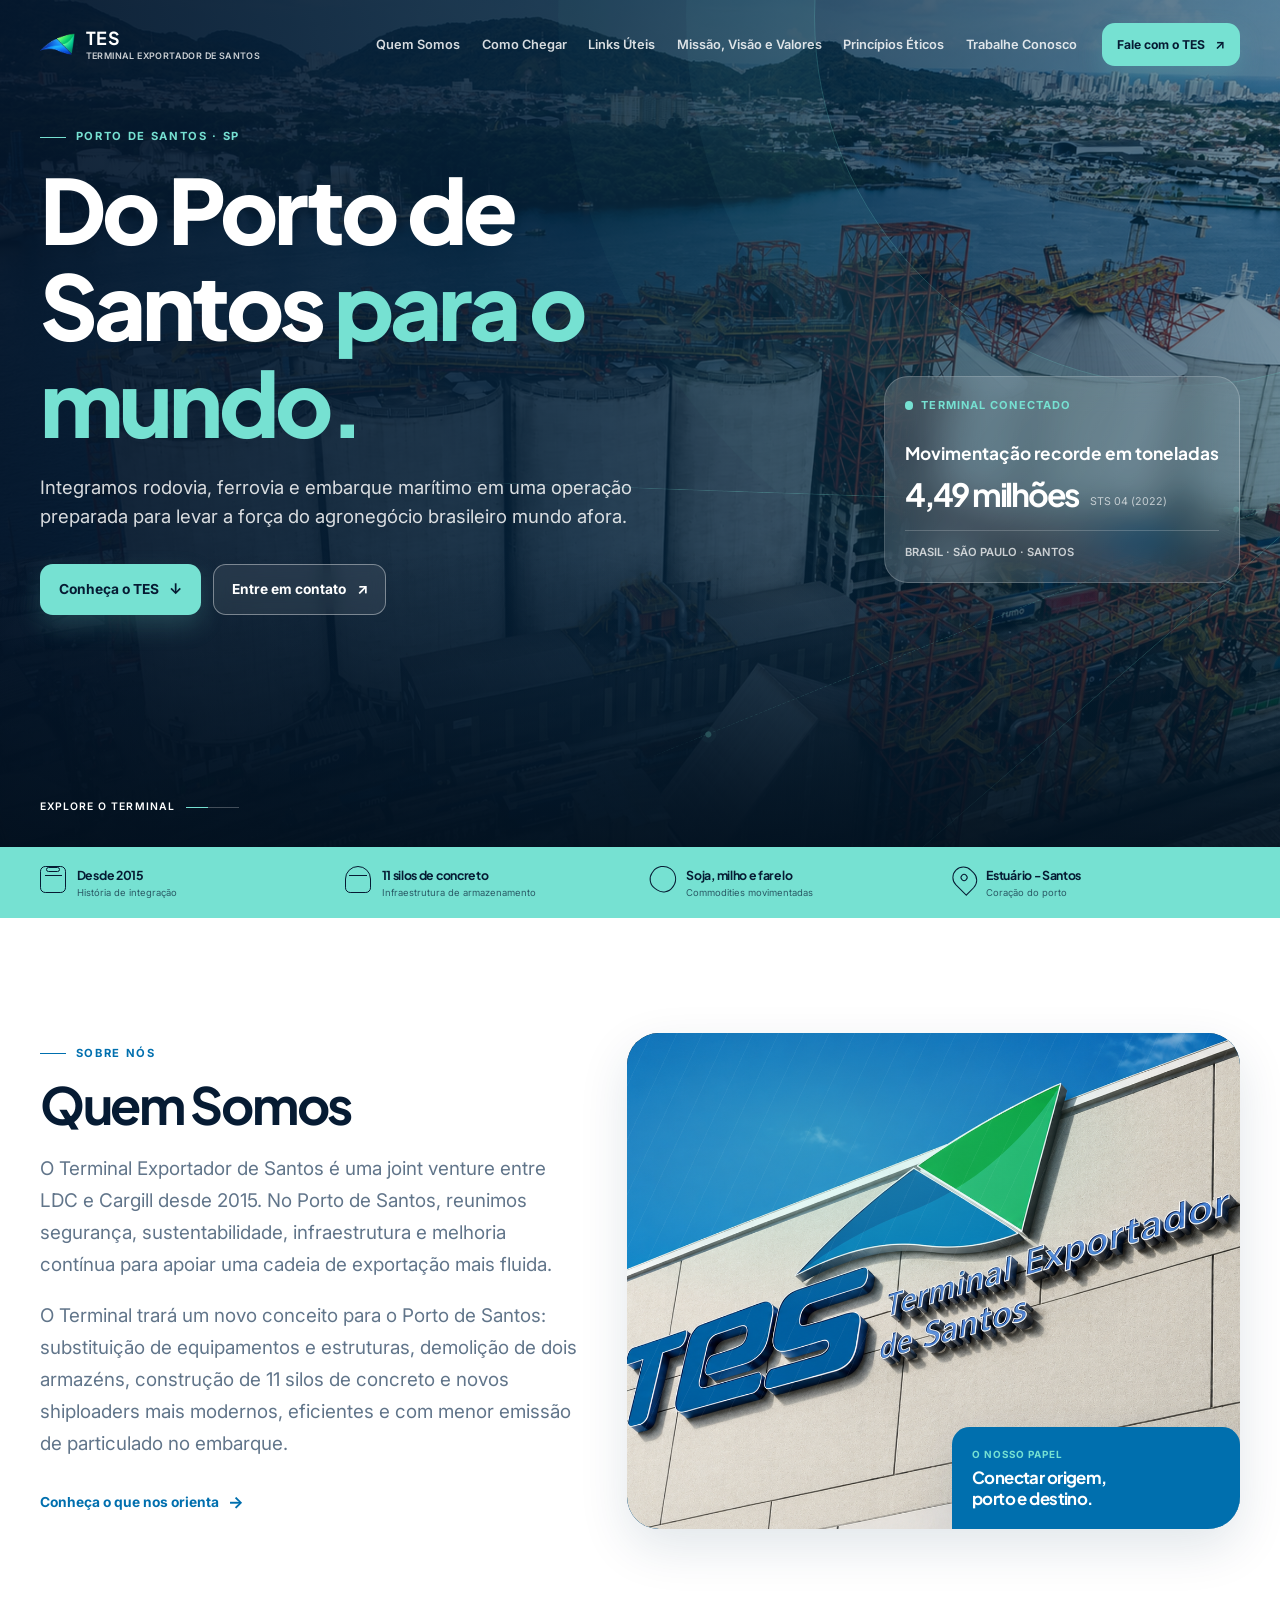
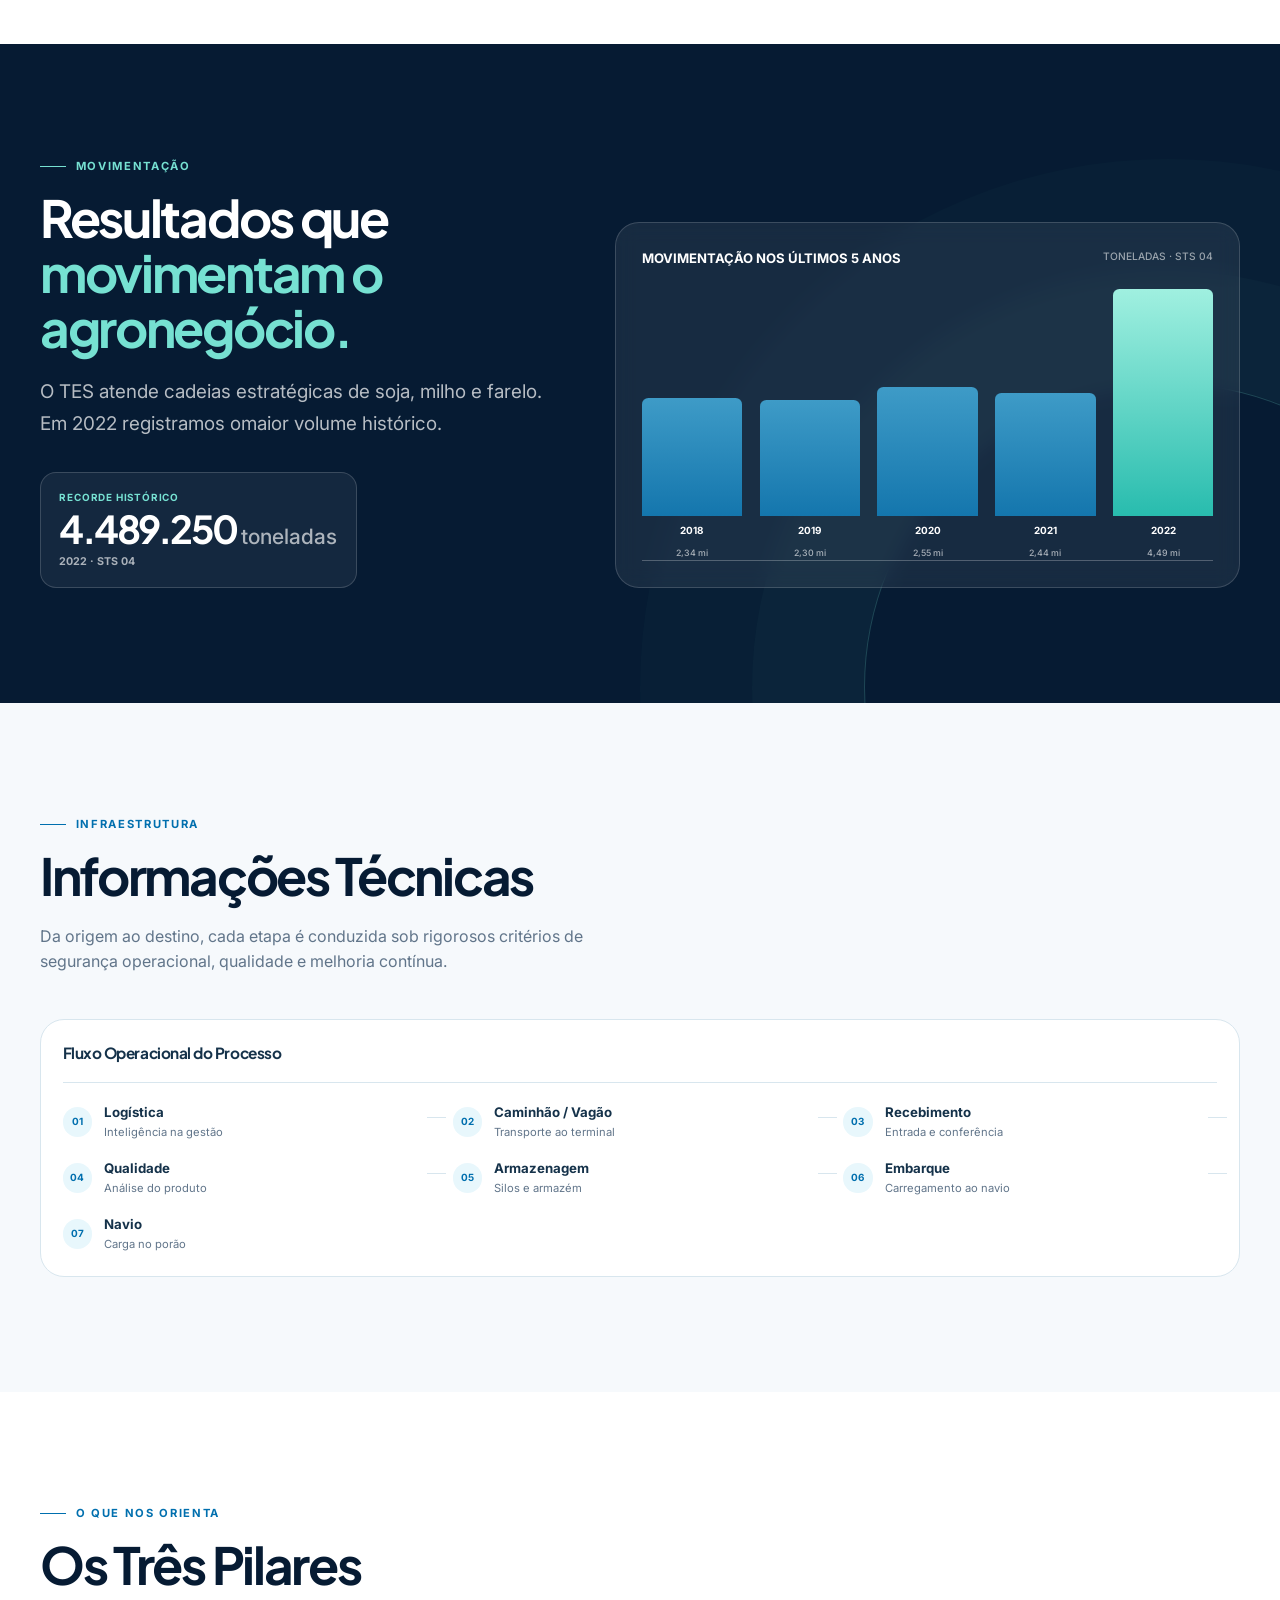
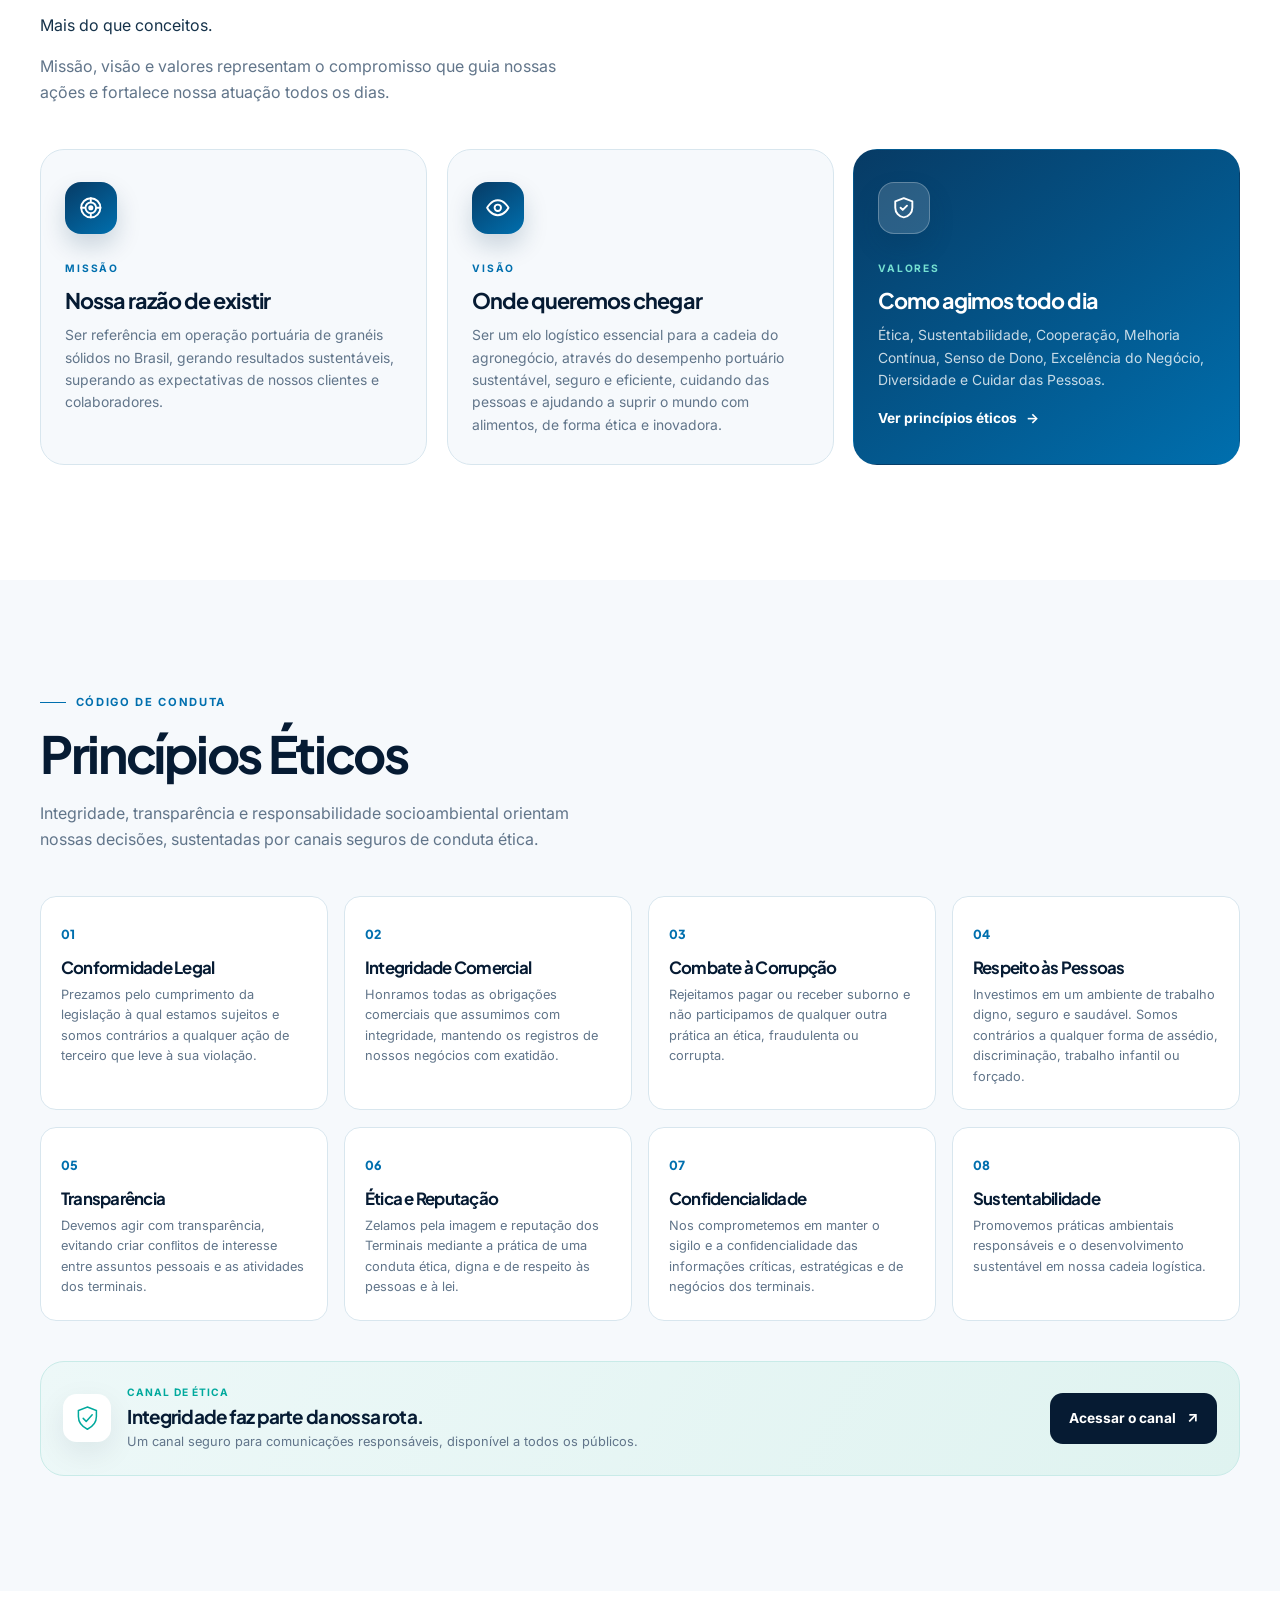
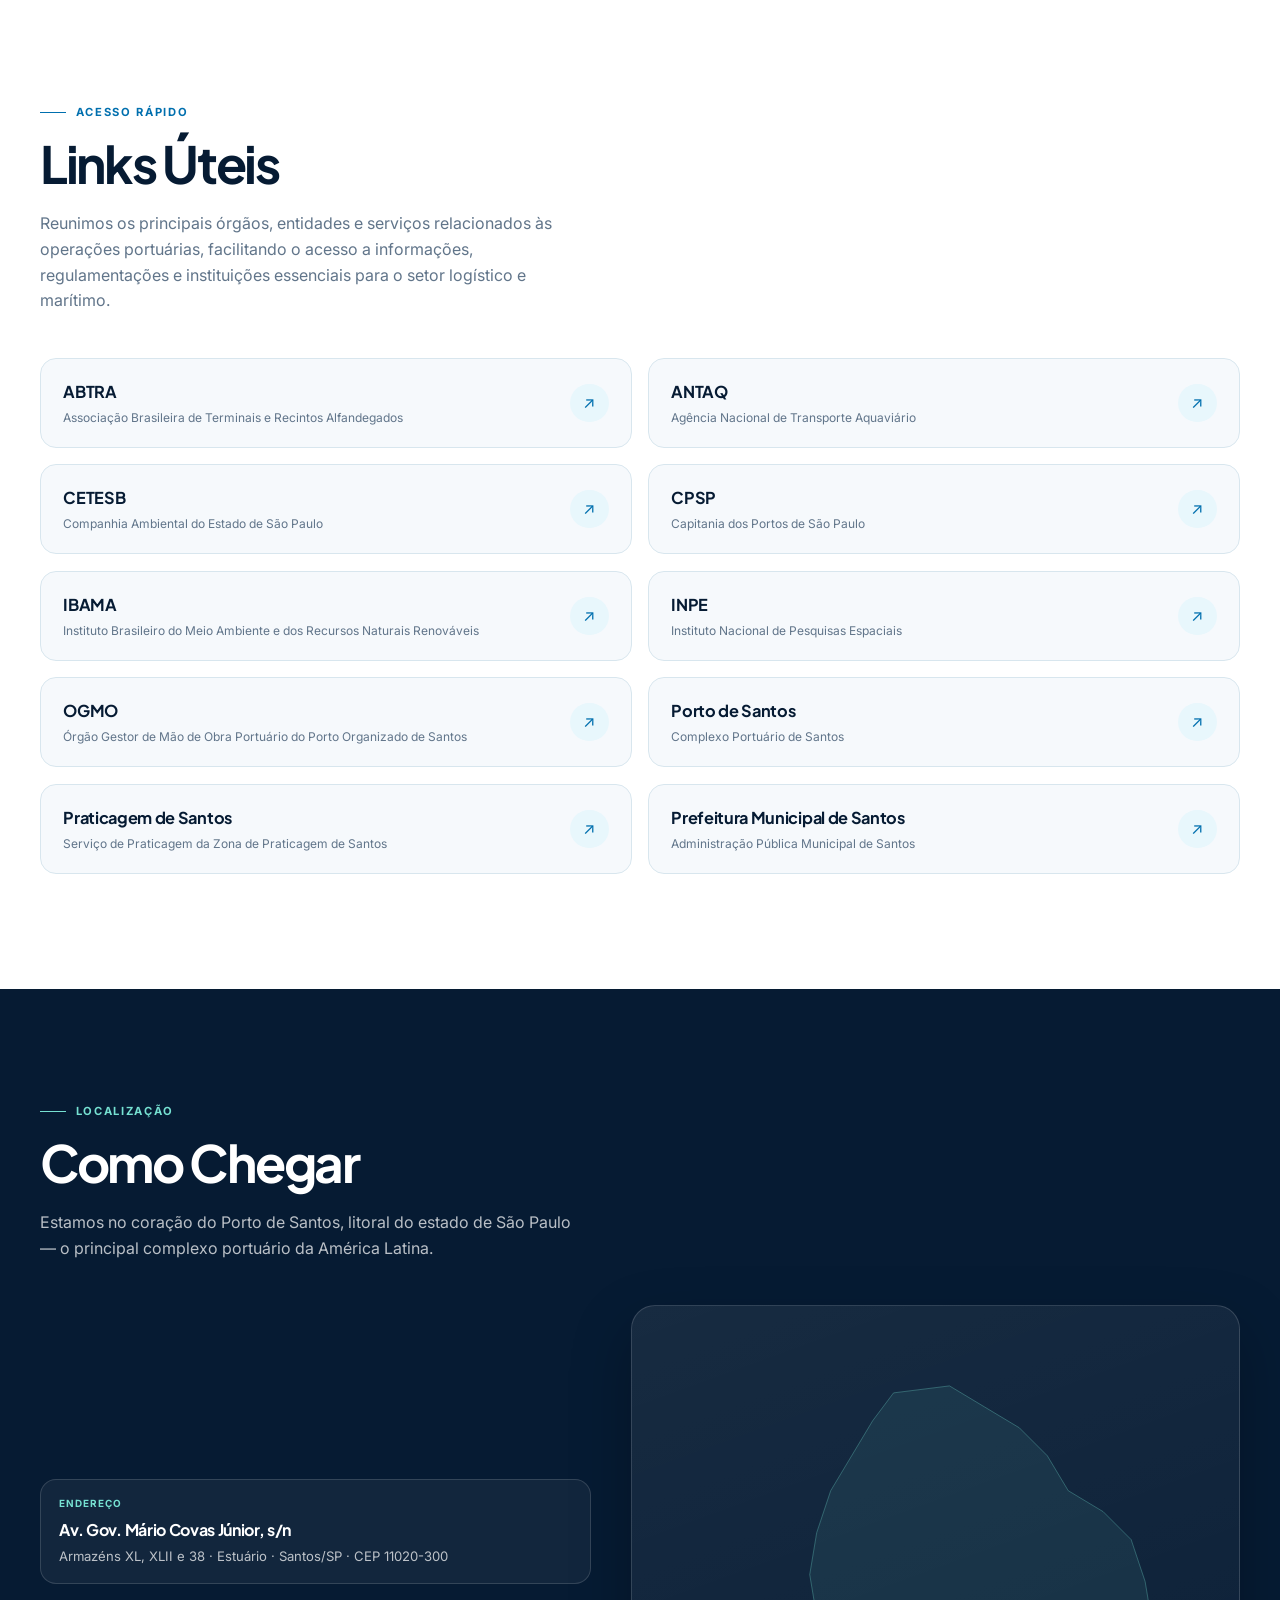
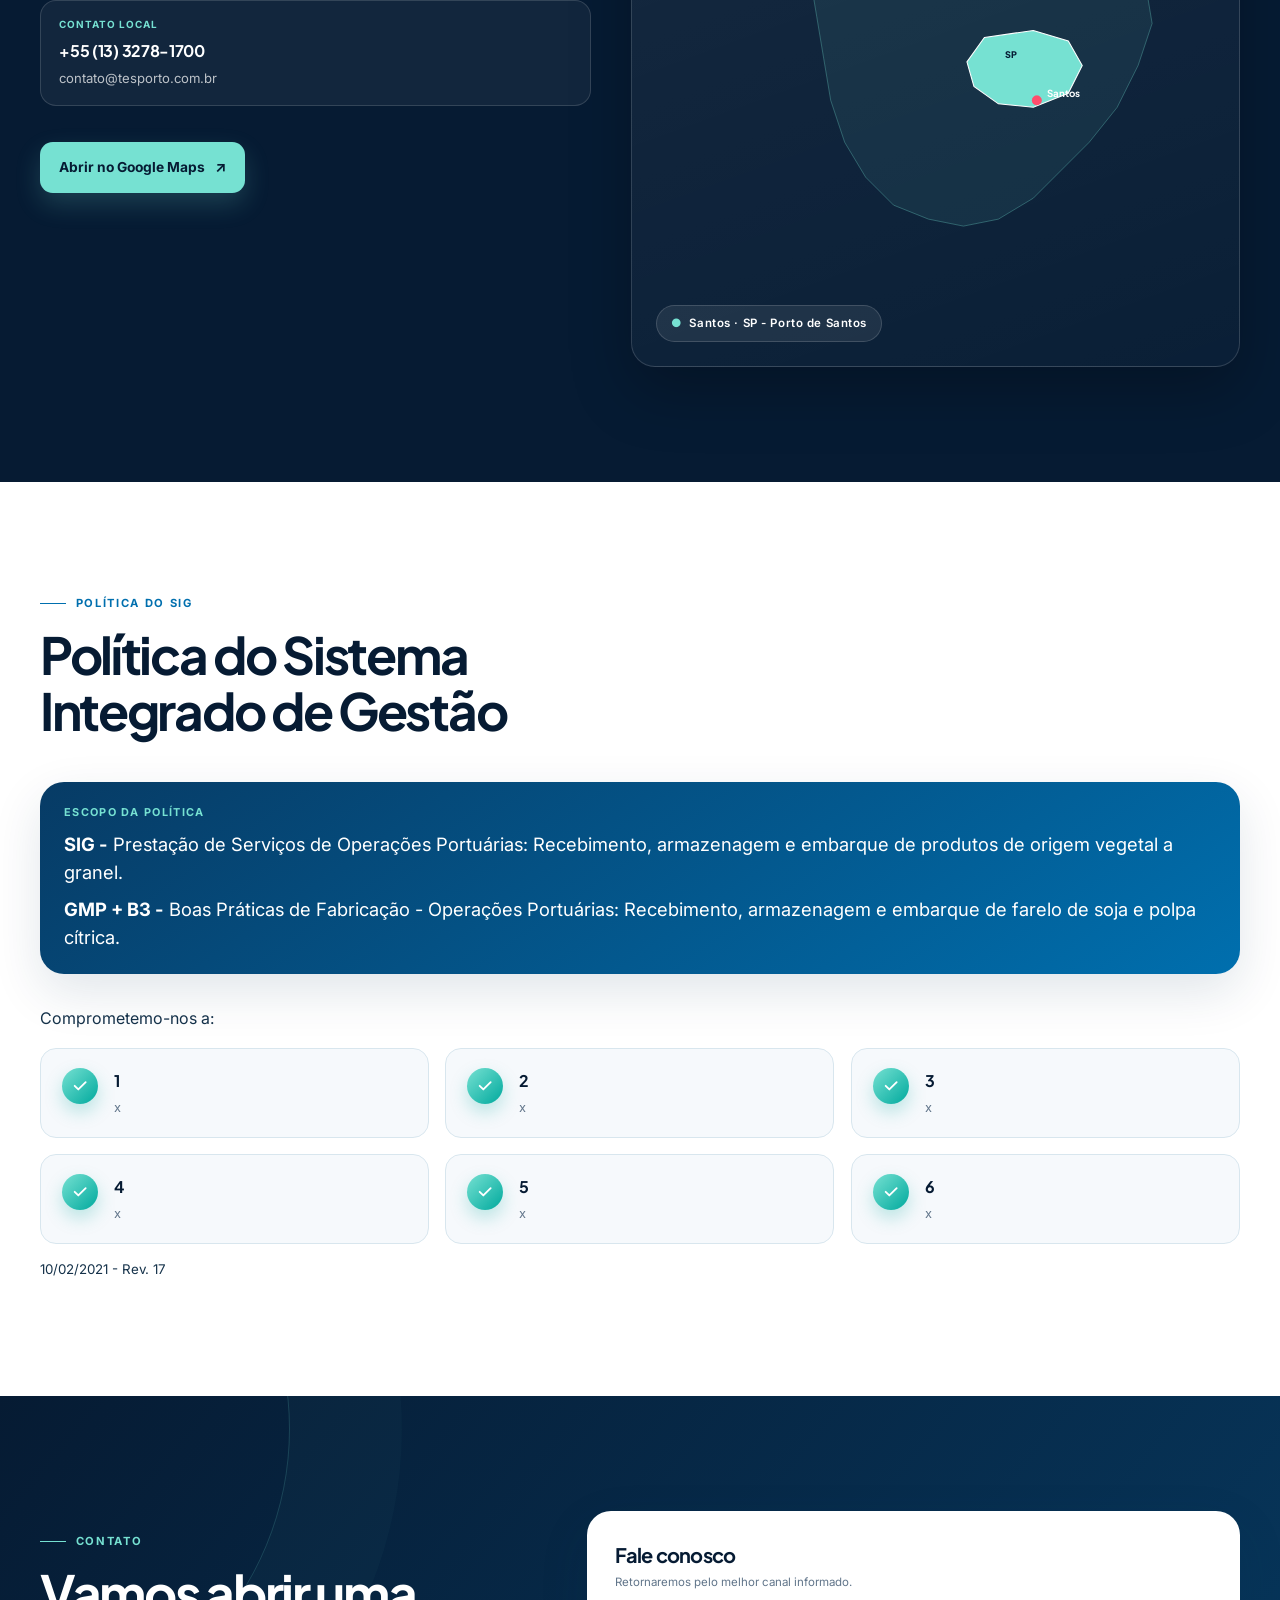
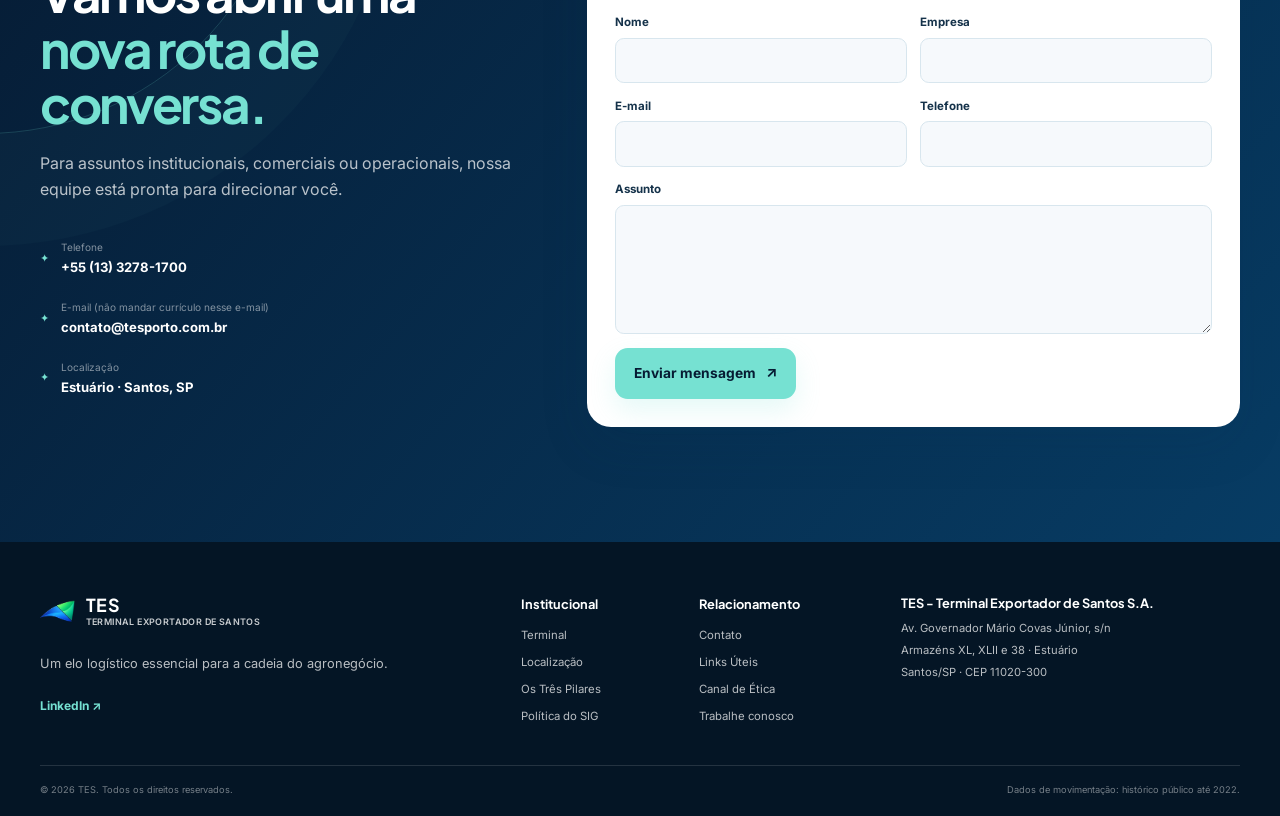
==== commit be2ada85: "Imagens adicionadas aos visuais" ====
--- a/public/index.html
+++ b/public/index.html
@@ -1,439 +1,699 @@
-<!doctype html>
+<!DOCTYPE html>
 <html lang="pt-BR">
-  <head>
-    <meta charset="UTF-8" />
-
-    <meta name="viewport" content="width=device-width, initial-scale=1.0" />
-    <meta name="description" content="Terminal Exportador de Santos S.A." />
-    <meta name="theme-color" content="#061b33" />
-
-    <meta property="og:title" content="TES" />
-    <meta property="og:description" content="Do Porto de Santos para o mundo: operação portuária integrada para o agronegócio." />
-    <meta property="og:type" content="website" />
-
-    <title>TES - Terminal Exportador de Santos</title>
-
-    <link rel="icon" type="image/x-icon" href="imagens/isotipo-tes.png" />
-
-    <link rel="preconnect" href="https://fonts.googleapis.com" />
-    <link rel="preconnect" href="https://fonts.gstatic.com" crossorigin />
-
-    <link href="https://fonts.googleapis.com/css2?family=Inter:wght@400;500;600;700&family=Plus+Jakarta+Sans:wght@600;700;800&display=swap" rel="stylesheet" />
-
-    <link rel="stylesheet" href="styles.css">
-
-    <script type="application/ld+json">
-      {
-        "@context": "https://schema.org",
-        "@type": "Organization",
-        "name": "TES - Terminal Exportador de Santos",
-        "url": "https://www.tessantos.com.br/",
-        "email": "contato@tesporto.com.br",
-        "telephone": "+55 (13) 3278-1700",
-  
-        "address": {
-          "@type": "PostalAddress",
-          "streetAddress": "Avenida Governador Mário Covas Júnior, s/n, Armazéns XL, XLII e 38",
-          "addressLocality": "Santos",
-          "addressRegion": "SP",
-          "postalCode": "11020-300",
-          "addressCountry": "BR"
-        },
-        "sameAs": ["https://www.linkedin.com/company/tegteagtes/"]
-      }
-    </script>
-  </head>
-
-  <body>
-    <a class="skip-link" href="#conteudo">Pular para o conteúdo</a>
-
-    <header class="site-header" data-header>
-      <div class="header-shell container">
-        <a class="brand" href="#inicio" aria-label="TES - voltar ao início">
+
+<!-- CÉREBRO -->
+<head>
+  <meta charset="utf-8">
+  <meta name="viewport" content="width=device-width, initial-scale=1">
+  <meta name="theme-color" content="#061b33">
+
+  <title>TES - Terminal Exportador de Santos</title>
+  <link rel="icon" type="image/png" href="assets/images/isotipo-tes.png">
+  <meta name="description" content="Do Porto de Santos para o mundo: operação portuária integrada de granéis sólidos para o agronegócio brasileiro.">
+
+  <meta property="og:title" content="TES - Terminal Exportador de Santos">
+  <meta property="og:description" content="Operação portuária integrada - rodovia, ferrovia e embarque marítimo no Porto de Santos.">
+  <meta property="og:type" content="website">
+
+  <meta name="twitter:card" content="summary_large_image">
+
+  <link rel="icon" href="/favicon.ico" type="image/x-icon">
+  <link rel="preconnect" href="https://fonts.googleapis.com">
+  <link rel="preconnect" href="https://fonts.gstatic.com" crossorigin>
+  <link rel="stylesheet" href="https://fonts.googleapis.com/css2?family=Inter:wght@400;500;600;700&family=Plus+Jakarta+Sans:wght@600;700;800&display=swap">
+  <link rel="stylesheet" href="./styles.css">
+</head>
+
+<body>
+  <!-- HEADER -->
+  <header class="site-header" data-header>
+    <div class="header-shell container">
+      <a class="brand" href="#inicio" aria-label="TES - voltar ao início">
+        <span class="brand-mark" aria-hidden="true">
+          <img src="assets/images/isotipo-tes.png">
+        </span>
+        
+        <span class="brand-copy">
+          <b>TES</b>
+          <small>Terminal Exportador de Santos</small>
+        </span>
+      </a>
+
+      <nav class="desktop-nav" aria-label="Navegação principal">
+        <a href="#quemsomos">Quem Somos</a>
+        <a href="#comochegar">Como Chegar</a>
+        <a href="#linksuteis">Links Úteis</a>
+        <a href="#missaovisaovalores">Missão, Visão e Valores</a>
+        <a href="#principioseticos">Princípios Éticos</a>
+        <a href="https://site.vagas.com.br/MsgPagEmprDesativ-Benvido.asp?t=2645">Trabalhe Conosco</a>
+      </nav>
+
+      <a class="header-cta button button-small button-primary" href="#contato">
+        Fale com o TES <span aria-hidden="true">↗</span>
+      </a>
+
+      <button class="menu-toggle" type="button" aria-expanded="false" aria-controls="mobile-menu" data-menu-toggle>
+        <span class="sr-only">Abrir menu</span>
+        <span></span>
+        <span></span>
+      </button>
+    </div>
+
+    <div class="mobile-menu" id="mobile-menu" data-mobile-menu hidden>
+      <nav aria-label="Navegação mobile">
+        <a href="#quemsomos">Quem Somos</a>
+        <a href="#comochegar">Como Chegar</a>
+        <a href="#linksuteis">Links Úteis</a>
+        <a href="#missaovisaovalores">Missão, Visão e Valores</a>
+        <a href="#principioseticos">Princípios Éticos</a>
+        <a href="https://site.vagas.com.br/MsgPagEmprDesativ-Benvido.asp?t=2645">Trabalhe Conosco</a>
+        <a href="#contato">Fale com o TES</a>
+      </nav>
+    </div>
+  </header>
+
+  <main id="conteudo">
+    <!-- HERO -->
+    <section class="hero section" id="inicio" aria-labelledby="hero-title">
+      <div class="hero-media-img" aria-hidden="true"></div>
+      <div class="hero-routes" aria-hidden="true">
+        <span class="route route-rail"></span>
+        <span class="route route-road"></span>
+        <span class="route route-sea"></span>
+      </div>
+
+      <div class="container hero-layout">
+        <div class="hero-copy" data-reveal>
+          <p class="eyebrow eyebrow-light"><span></span>PORTO DE SANTOS · SP</p>
+          <h1 id="hero-title">Do Porto de Santos <em>para o mundo.</em></h1>
+
+          <p class="hero-lead">
+            Integramos rodovia, ferrovia e embarque marítimo em uma operação preparada para levar
+            a força do agronegócio brasileiro mundo afora.
+          </p>
+
+          <div class="hero-actions">
+            <a class="button button-primary" href="#quemsomos">Conheça o TES <span aria-hidden="true">↓</span></a>
+            <a class="button button-ghost" href="#contato">Entre em contato <span aria-hidden="true">↗</span></a>
+          </div>
+        </div>
+
+        <aside class="hero-panel" aria-label="Resumo do TES" data-reveal>
+          <div class="hero-panel-top"><span class="pulse-dot" aria-hidden="true"></span>Terminal Conectado</div>
+          <p>Movimentação recorde em toneladas</p>
+          <div class="hero-kpi"><strong>4,49 milhões</strong><span>STS 04 (2022)</span></div>
+          <div class="hero-panel-bottom"><span>BRASIL · SÃO PAULO · SANTOS</span></div>
+        </aside>
+      </div>
+
+      <div class="hero-scroll container" aria-hidden="true">
+        <span>Explore o Terminal</span><i></i>
+      </div>
+    </section>
+
+    <!-- CREDENCIAIS -->
+    <section class="credentials" aria-label="Destaques institucionais">
+      <div class="container credentials-grid" data-reveal>
+        <div class="credential"><span class="credential-icon icon-archive" aria-hidden="true"></span><div><b>Desde 2015</b><small>História de integração</small></div></div>
+        <div class="credential"><span class="credential-icon icon-silo" aria-hidden="true"></span><div><b>11 silos de concreto</b><small>Infraestrutura de armazenamento</small></div></div>
+        <div class="credential"><span class="credential-icon icon-grain" aria-hidden="true"></span><div><b>Soja, milho e farelo</b><small>Commodities movimentadas</small></div></div>
+        <div class="credential"><span class="credential-icon icon-pin" aria-hidden="true"></span><div><b>Estuário - Santos</b><small>Coração do porto</small></div></div>
+      </div>
+    </section>
+
+    <!-- QUEM SOMOS -->
+    <section class="section intro" id="quemsomos" aria-labelledby="quemsomos-title">
+      <div class="container intro-grid">
+        <div class="image-stack" data-reveal>
+          <img class="image-stack-main" src="assets/photos/tesbusiness.png">
+          <div class="image-stack-card">
+            <span>O nosso papel</span>
+            <strong>Conectar origem, porto e destino.</strong>
+            <i aria-hidden="true"></i>
+          </div>
+        </div>
+
+        <div class="intro-copy" data-reveal>
+          <p class="eyebrow"><span></span>SOBRE NÓS</p>
+          <h2 id="quemsomos-title">Quem Somos</h2>
+          <p class="section-lead">
+            O Terminal Exportador de Santos é uma joint venture entre LDC e Cargill desde 2015.
+            No Porto de Santos, reunimos segurança, sustentabilidade, infraestrutura e melhoria
+            contínua para apoiar uma cadeia de exportação mais fluida.
+          </p>
+
+          <p class="section-lead">
+            O Terminal trará um novo conceito para o Porto de Santos: substituição de equipamentos
+            e estruturas, demolição de dois armazéns, construção de 11 silos de concreto e novos
+            shiploaders mais modernos, eficientes e com menor emissão de particulado no embarque.
+          </p>
+
+          <a class="text-link" href="#missaovisaovalores">
+            Conheça o que nos orienta <span aria-hidden="true">→</span>
+          </a>
+        </div>
+      </div>
+    </section>
+
+    <!-- MOVIMENTAÇÃO -->
+    <section class="section movement" id="movimentacao" aria-labelledby="movimentacao-title">
+      <div class="movement-bg" aria-hidden="true"></div>
+      <div class="container movement-layout">
+        <div class="movement-copy" data-reveal>
+          <p class="eyebrow eyebrow-light"><span></span>MOVIMENTAÇÃO</p>
+          <h2 id="movimentacao-title">Resultados que <em>movimentam o agronegócio.</em></h2>
+          <p class="section-lead">
+            O TES atende cadeias estratégicas de soja, milho e farelo. Em 2022 registramos omaior volume histórico.
+          </p>
+
+          <div class="record-badge">
+            <span>Recorde histórico</span>
+            <strong>4.489.250 <small>toneladas</small></strong>
+            <b>2022 · STS 04</b>
+          </div>
+        </div>
+
+        <figure class="movement-chart" data-reveal aria-labelledby="chart-title">
+          <figcaption id="chart-title">
+            <span>MOVIMENTAÇÃO NOS ÚLTIMOS 5 ANOS</span>
+            <small>TONELADAS · STS 04</small>
+          </figcaption>
+
+          <div class="chart-bars" aria-hidden="true">
+            <div class="chart-bar" style="--bar: 52%">
+              <i></i><span>2018</span><b>2,34 mi</b>
+            </div>
+            <div class="chart-bar" style="--bar: 51%">
+              <i></i><span>2019</span><b>2,30 mi</b>
+            </div>
+            <div class="chart-bar" style="--bar: 57%">
+              <i></i><span>2020</span><b>2,55 mi</b>
+            </div>
+            <div class="chart-bar" style="--bar: 54%">
+              <i></i><span>2021</span><b>2,44 mi</b>
+            </div>
+            <div class="chart-bar chart-bar-highlight" style="--bar: 100%">
+              <i></i><span>2022</span><b>4,49 mi</b>
+            </div>
+          </div>
+        </figure>
+      </div>
+    </section>
+
+    <!-- INFORMAÇÕES TÉCNICAS -->
+    <section class="section operation" id="informacoestecnicas" aria-labelledby="infotecnicas-title">
+      <div class="container">
+        <div class="section-heading" data-reveal>
+          <p class="eyebrow"><span></span>INFRAESTRUTURA</p>
+          <h2 id="infotecnicas-title">Informações Técnicas</h2>
+          <p>Da origem ao destino, cada etapa é conduzida sob rigorosos critérios de segurança operacional, qualidade e melhoria contínua.</p>
+        </div>
+
+        <div class="process process-flow" data-reveal>
+          <div class="process-heading">
+            <span class="process-title">Fluxo Operacional do Processo</span>
+          </div>
+
+          <ol class="process-steps">
+            <li><span class="process-number">01</span><div><b>Logística</b><small>Inteligência na gestão</small></div></li>
+            <li><span class="process-number">02</span><div><b>Caminhão / Vagão</b><small>Transporte ao terminal</small></div></li>
+            <li><span class="process-number">03</span><div><b>Recebimento</b><small>Entrada e conferência</small></div></li>
+            <li><span class="process-number">04</span><div><b>Qualidade</b><small>Análise do produto</small></div></li>
+            <li><span class="process-number">05</span><div><b>Armazenagem</b><small>Silos e armazém</small></div></li>
+            <li><span class="process-number">06</span><div><b>Embarque</b><small>Carregamento ao navio</small></div></li>
+            <li><span class="process-number">07</span><div><b>Navio</b><small>Carga no porão</small></div></li>
+          </ol>
+        </div>
+      </div>
+    </section>
+
+    <!-- MISSÃO, VISÃO e VALORES -->
+    <section class="section pillars" id="missaovisaovalores" aria-labelledby="pilares-title">
+      <div class="container">
+        <div class="section-heading pillars-heading" data-reveal>
+          <p class="eyebrow"><span></span>O QUE NOS ORIENTA</p>
+          <h2 id="pilares-title">Os Três Pilares</h2>
+          <p>Mais do que conceitos.</p>
+          <p> 
+            Missão, visão e valores representam o compromisso que guia nossas ações e fortalece nossa
+            atuação todos os dias.
+          </p>
+        </div>
+
+        <div class="pillars-grid" data-reveal>
+          <article class="pillar">
+            <div class="pillar-icon">
+              <svg viewBox="0 0 24 24" fill="none" stroke="currentColor" stroke-width="1.8" stroke-linecap="round" stroke-linejoin="round">
+                <circle cx="12" cy="12" r="9"></circle>
+                <circle cx="12" cy="12" r="5"></circle>
+                <circle cx="12" cy="12" r="1.5" fill="currentColor"></circle>
+                <path d="M12 3v3M12 18v3M3 12h3M18 12h3"></path>
+              </svg>
+            </div>
+
+            <span class="pillar-tag">Missão</span>
+            <h3>Nossa razão de existir</h3>
+            <p>
+              Ser referência em operação portuária de granéis sólidos no Brasil, gerando
+              resultados sustentáveis, superando as expectativas de nossos clientes e colaboradores.
+            </p>
+          </article>
+
+          <article class="pillar">
+            <div class="pillar-icon">
+              <svg viewBox="0 0 24 24" fill="none" stroke="currentColor" stroke-width="1.8" stroke-linecap="round" stroke-linejoin="round">
+                <path d="M2 12s3.5-7 10-7 10 7 10 7-3.5 7-10 7S2 12 2 12Z"></path>
+                <circle cx="12" cy="12" r="3"></circle>
+              </svg>
+            </div>
+            <span class="pillar-tag">Visão</span>
+            <h3>Onde queremos chegar</h3>
+            <p>
+              Ser um elo logístico essencial para a cadeia do agronegócio, através do desempenho
+              portuário sustentável, seguro e eficiente, cuidando das pessoas e ajudando a suprir
+              o mundo com alimentos, de forma ética e inovadora.
+            </p>
+          </article>
+
+          <article class="pillar pillar-featured">
+            <div class="pillar-icon">
+              <svg viewBox="0 0 24 24" fill="none" stroke="currentColor" stroke-width="1.8" stroke-linecap="round" stroke-linejoin="round">
+                <path d="M12 3 4 6v6c0 4.5 3.4 8.6 8 9 4.6-.4 8-4.5 8-9V6l-8-3Z"></path>
+                <path d="m9 12 2 2 4-4"></path>
+              </svg>
+            </div>
+            <span class="pillar-tag">Valores</span>
+            <h3>Como agimos todo dia</h3>
+            <p>
+              Ética, Sustentabilidade, Cooperação, Melhoria Contínua, Senso de Dono, Excelência
+              do Negócio, Diversidade e Cuidar das Pessoas.
+            </p>
+            <a class="text-link-light" href="#principioseticos" style="margin-top: 1rem">
+              Ver princípios éticos <span aria-hidden="true">→</span>
+            </a>
+          </article>
+        </div>
+      </div>
+    </section>
+
+    <!-- PRINCÍPIOS ÉTICOS -->
+    <section class="section ethics" id="principioseticos" aria-labelledby="principios-title">
+      <div class="container">
+        <div class="section-heading" data-reveal>
+          <p class="eyebrow"><span></span>CÓDIGO DE CONDUTA</p>
+          <h2 id="principios-title">Princípios Éticos</h2>
+          <p>
+            Integridade, transparência e responsabilidade socioambiental orientam nossas decisões, sustentadas
+            por canais seguros de conduta ética.
+          </p>
+        </div>
+
+        <div class="ethics-grid" data-reveal>
+          <article class="value-card"><span>01</span>
+            <h3>Conformidade Legal</h3>
+            <p>
+              Prezamos pelo cumprimento da legislação à qual estamos sujeitos e somos contrários a qualquer ação
+              de terceiro que leve à sua violação.
+            </p>
+          </article>
+
+          <article class="value-card"><span>02</span>
+            <h3>Integridade Comercial</h3>
+            <p>
+              Honramos todas as obrigações comerciais que assumimos com integridade, mantendo os registros de
+              nossos negócios com exatidão.
+            </p>
+          </article>
+
+          <article class="value-card"><span>03</span>
+            <h3>Combate à Corrupção</h3>
+            <p>
+              Rejeitamos pagar ou receber suborno e não participamos de qualquer outra prática an ética,
+              fraudulenta ou corrupta.
+            </p>
+          </article>
+
+          <article class="value-card"><span>04</span>
+            <h3>Respeito às Pessoas</h3>
+            <p>
+              Investimos em um ambiente de trabalho digno, seguro e saudável. Somos contrários a qualquer
+              forma de assédio, discriminação, trabalho infantil ou forçado.
+            </p>
+          </article>
+
+          <article class="value-card"><span>05</span>
+            <h3>Transparência</h3>
+            <p>
+              Devemos agir com transparência, evitando criar conﬂitos de interesse entre assuntos pessoais e
+              as atividades dos terminais.
+            </p>
+          </article>
+
+          <article class="value-card"><span>06</span>
+            <h3>Ética e Reputação</h3>
+            <p>
+              Zelamos pela imagem e reputação dos Terminais mediante a prática de uma conduta ética, digna e
+              de respeito às pessoas e à lei.
+            </p>
+          </article>
+
+          <article class="value-card"><span>07</span>
+            <h3>Confidencialidade</h3>
+            <p>
+              Nos comprometemos em manter o sigilo e a conﬁdencialidade das informações críticas, estratégicas
+              e de negócios dos terminais.
+            </p>
+          </article>
+
+          <article class="value-card"><span>08</span>
+            <h3>Sustentabilidade</h3>
+            <p>
+              Promovemos práticas ambientais responsáveis e o desenvolvimento sustentável em nossa cadeia logística.
+            </p>
+          </article>
+        </div>
+
+        <div class="ethics-banner" data-reveal>
+          <div class="ethics-icon" aria-hidden="true">
+            <svg viewBox="0 0 48 48" fill="none">
+              <path d="M24 5 39 11v10c0 10-6.5 17-15 21-8.5-4-15-11-15-21V11l15-6Z" stroke="currentColor" stroke-width="2.5"></path>
+              <path d="m17 24 5 5 10-11" stroke="currentColor" stroke-width="2.5" stroke-linecap="round" stroke-linejoin="round"></path>
+            </svg>
+          </div>
+          <div>
+            <p class="card-kicker">CANAL DE ÉTICA</p>
+            <h3>Integridade faz parte da nossa rota.</h3>
+            <p>Um canal seguro para comunicações responsáveis, disponível a todos os públicos.</p>
+          </div>
+          <a class="button button-dark" href="https://contatoseguro.com.br/teg-teag-tes" target="_blank" rel="noopener noreferrer">
+            Acessar o canal <span aria-hidden="true">↗</span>
+          </a>
+        </div>
+      </div>
+    </section>
+
+    <!-- LINKS ÚTEIS -->
+    <section class="section useful-links" id="linksuteis" aria-labelledby="links-title">
+      <div class="container">
+        <div class="section-heading" data-reveal>
+          <p class="eyebrow"><span></span>ACESSO RÁPIDO</p>
+          <h2 id="links-title">Links Úteis</h2>
+          <p>
+            Reunimos os principais órgãos, entidades e serviços relacionados às operações portuárias, facilitando
+            o acesso a informações, regulamentações e instituições essenciais para o setor logístico e marítimo.
+          </p>
+        </div>
+
+        <div class="link-grid" data-reveal>
+          <a class="link-card" href="https://abtra.com.br/home/PT" target="_blank" rel="noopener noreferrer">
+            <div class="link-card-body"><b>ABTRA</b><small>Associação Brasileira de Terminais e Recintos Alfandegados</small></div>
+            <span class="link-card-arrow" aria-hidden="true">↗</span>
+          </a>
+
+          <a class="link-card" href="https://www.antaq.gov.br/Portal/default.asp" target="_blank" rel="noopener noreferrer">
+            <div class="link-card-body"><b>ANTAQ</b><small>Agência Nacional de Transporte Aquaviário</small></div>
+            <span class="link-card-arrow" aria-hidden="true">↗</span>
+          </a>
+
+          <a class="link-card" href="https://www.cetesb.sp.gov.br/cetesb" target="_blank" rel="noopener noreferrer">
+            <div class="link-card-body"><b>CETESB</b><small>Companhia Ambiental do Estado de São Paulo</small></div>
+            <span class="link-card-arrow" aria-hidden="true">↗</span>
+          </a>
+
+          <a class="link-card" href="https://www.mar.mil.br/cpsp/" target="_blank" rel="noopener noreferrer">
+            <div class="link-card-body"><b>CPSP</b><small>Capitania dos Portos de São Paulo</small></div>
+            <span class="link-card-arrow" aria-hidden="true">↗</span>
+          </a>
+
+          <a class="link-card" href="https://www.gov.br/ibama/pt-br" target="_blank" rel="noopener noreferrer">
+            <div class="link-card-body"><b>IBAMA</b><small>Instituto Brasileiro do Meio Ambiente e dos Recursos Naturais Renováveis</small></div>
+            <span class="link-card-arrow" aria-hidden="true">↗</span>
+          </a>
+
+          <a class="link-card" href="https://www.gov.br/inpe/pt-br" target="_blank" rel="noopener noreferrer">
+            <div class="link-card-body"><b>INPE</b><small>Instituto Nacional de Pesquisas Espaciais</small></div>
+            <span class="link-card-arrow" aria-hidden="true">↗</span>
+          </a>
+
+          <a class="link-card" href="https://www.ogmo-santos.com.br/site/home/" target="_blank" rel="noopener noreferrer">
+            <div class="link-card-body"><b>OGMO</b><small>Órgão Gestor de Mão de Obra Portuário do Porto Organizado de Santos</small></div>
+            <span class="link-card-arrow" aria-hidden="true">↗</span>
+          </a>
+
+          <a class="link-card" href="https://www.portodesantos.com.br/" target="_blank" rel="noopener noreferrer">
+            <div class="link-card-body"><b>Porto de Santos</b><small>Complexo Portuário de Santos</small></div>
+            <span class="link-card-arrow" aria-hidden="true">↗</span>
+          </a>
+
+          <a class="link-card" href="https://www.sppilots.com.br/?cmd=SETPRT&prt=1" target="_blank" rel="noopener noreferrer">
+            <div class="link-card-body"><b>Praticagem de Santos</b><small>Serviço de Praticagem da Zona de Praticagem de Santos</small></div>
+            <span class="link-card-arrow" aria-hidden="true">↗</span>
+          </a>
+
+          <a class="link-card" href="https://www.santos.sp.gov.br/" target="_blank" rel="noopener noreferrer">
+            <div class="link-card-body"><b>Prefeitura Municipal de Santos</b><small>Administração Pública Municipal de Santos</small></div>
+            <span class="link-card-arrow" aria-hidden="true">↗</span>
+          </a>
+        </div>
+      </div>
+    </section>
+
+    <!-- COMO CHEGAR -->
+    <section class="section location" id="comochegar" aria-labelledby="chegar-title">
+      <div class="container">
+        <div class="section-heading" data-reveal>
+          <p class="eyebrow eyebrow-light"><span></span>LOCALIZAÇÃO</p>
+          <h2 id="chegar-title">Como Chegar</h2>
+          <p>Estamos no coração do Porto de Santos, litoral do estado de São Paulo — o principal complexo portuário da América Latina.</p>
+        </div>
+
+        <div class="location-layout">
+          <div class="location-info" data-reveal>
+            <div class="location-info-item">
+              <span>Endereço</span>
+              <b>Av. Gov. Mário Covas Júnior, s/n</b>
+              <p>Armazéns XL, XLII e 38 · Estuário · Santos/SP · CEP 11020-300</p>
+            </div>
+
+            <div class="location-info-item">
+              <span>Contato local</span>
+              <b>+55 (13) 3278-1700</b>
+              <p>contato@tesporto.com.br</p>
+            </div>
+
+            <div class="map-cta">
+              <a class="button button-primary" href="https://maps.app.goo.gl/5aqZUrAP55DKYbxz7" target="_blank" rel="noopener noreferrer">
+                Abrir no Google Maps <span aria-hidden="true">↗</span>
+              </a>
+            </div>
+          </div>
+
+          <div class="map-wrap" data-reveal>
+            <svg class="brazil-map" viewBox="0 0 800 800" role="img" aria-label="Mapa do Brasil com destaque para o estado de São Paulo e a cidade de Santos">
+              <path d="M340 90 L420 80 L470 110 L520 140 L560 180 L590 230 L640 260 L680 300 L700 360 L710 420 L690 480 L660 540 L620 590 L580 630 L540 670 L490 700 L440 710 L390 700 L340 680 L300 640 L270 590 L250 530 L240 470 L230 410 L220 350 L230 290 L250 230 L280 180 L310 130 Z"></path>
+              <path class="sp-state" d="M470 440 L540 430 L590 445 L610 480 L590 520 L540 540 L490 535 L455 510 L445 475 Z"></path>
+
+              <circle class="santos-pulse-ring" cx="545" cy="530" r="6"></circle>
+              <circle class="santos-pulse" cx="545" cy="530" r="7"></circle>
+
+              <text x="560" y="525" fill="#fff" font-size="14" font-weight="700" font-family="Plus Jakarta Sans, sans-serif">Santos</text>
+              <text x="500" y="470" fill="#061b33" font-size="13" font-weight="800" font-family="Plus Jakarta Sans, sans-serif">SP</text>
+            </svg>
+            <span class="map-label"><b>●</b> Santos · SP - Porto de Santos</span>
+          </div>
+        </div>
+      </div>
+    </section>
+
+    <!-- POLÍTICA DO SIG -->
+    <section class="section sig" id="politicasig" aria-labelledby="sig-title">
+      <div class="container">
+        <div class="section-heading" data-reveal>
+          <p class="eyebrow"><span></span>POLÍTICA DO SIG</p>
+          <h2 id="sig-title">Política do Sistema Integrado de Gestão</h2>
+        </div>
+
+        <div class="sig-intro" data-reveal>
+          <span>Escopo da Política</span>
+          <p>
+            <strong>SIG -</strong> Prestação de Serviços de Operações Portuárias: Recebimento, armazenagem e embarque de produtos de origem vegetal a granel.
+          </p>
+
+          <p>
+            <strong>GMP + B3 -</strong> Boas Práticas de Fabricação - Operações Portuárias: Recebimento, armazenagem e embarque de farelo de soja e polpa cítrica.
+          </p>
+        </div>
+
+        <p>Comprometemo-nos a:</p>
+        <div class="sig-grid" data-reveal>
+          <article class="sig-card">
+            <div class="sig-check" aria-hidden="true">
+              <svg viewBox="0 0 24 24" fill="none" stroke="currentColor" stroke-width="2.5" stroke-linecap="round" stroke-linejoin="round">
+                <path d="m5 12 5 5L20 7"></path>
+              </svg>
+            </div>
+            <div class="sig-card-body"><b>1</b><p>x</p></div>
+          </article>
+
+          <article class="sig-card">
+            <div class="sig-check" aria-hidden="true">
+              <svg viewBox="0 0 24 24" fill="none" stroke="currentColor" stroke-width="2.5" stroke-linecap="round" stroke-linejoin="round">
+                <path d="m5 12 5 5L20 7"></path>
+              </svg>
+            </div>
+            <div class="sig-card-body"><b>2</b><p>x</p></div>
+          </article>
+
+          <article class="sig-card">
+            <div class="sig-check" aria-hidden="true">
+              <svg viewBox="0 0 24 24" fill="none" stroke="currentColor" stroke-width="2.5" stroke-linecap="round" stroke-linejoin="round">
+                <path d="m5 12 5 5L20 7"></path>
+              </svg>
+            </div>
+            <div class="sig-card-body"><b>3</b><p>x</p></div>
+          </article>
+
+          <article class="sig-card">
+            <div class="sig-check" aria-hidden="true">
+              <svg viewBox="0 0 24 24" fill="none" stroke="currentColor" stroke-width="2.5" stroke-linecap="round" stroke-linejoin="round">
+                <path d="m5 12 5 5L20 7"></path>
+              </svg>
+            </div>
+            <div class="sig-card-body"><b>4</b><p>x</p></div>
+          </article>
+
+          <article class="sig-card">
+            <div class="sig-check" aria-hidden="true">
+              <svg viewBox="0 0 24 24" fill="none" stroke="currentColor" stroke-width="2.5" stroke-linecap="round" stroke-linejoin="round">
+                <path d="m5 12 5 5L20 7"></path>
+              </svg>
+            </div>
+            <div class="sig-card-body"><b>5</b><p>x</p></div>
+          </article>
+
+          <article class="sig-card">
+            <div class="sig-check" aria-hidden="true">
+              <svg viewBox="0 0 24 24" fill="none" stroke="currentColor" stroke-width="2.5" stroke-linecap="round" stroke-linejoin="round">
+                <path d="m5 12 5 5L20 7"></path>
+              </svg>
+            </div>
+            <div class="sig-card-body"><b>6</b><p>x</p></div>
+          </article>
+
+          <small>10/02/2021 - Rev. 17</small>
+        </div>
+      </div>
+    </section>
+
+    <!-- CONTATO -->
+    <section class="section contact" id="contato" aria-labelledby="contato-title">
+      <div class="container contact-layout">
+        <div class="contact-copy" data-reveal>
+          <p class="eyebrow eyebrow-light"><span></span> CONTATO</p>
+          <h2 id="contato-title">Vamos abrir uma <em>nova rota de conversa.</em></h2>
+          <p>Para assuntos institucionais, comerciais ou operacionais, nossa equipe está pronta para direcionar você.</p>
+
+          <div class="contact-details">
+            <a href="tel:+551332781700">
+              <span aria-hidden="true">✦</span>
+              <div><small>Telefone</small><b>+55 (13) 3278-1700</b></div>
+            </a>
+
+            <a href="mailto:contato@tesporto.com.br">
+              <span aria-hidden="true">✦</span>
+              <div><small>E-mail (não mandar currículo nesse e-mail)</small><b>contato@tesporto.com.br</b></div>
+            </a>
+
+            <a href="https://maps.app.goo.gl/5aqZUrAP55DKYbxz7" target="_blank" rel="noopener noreferrer">
+              <span aria-hidden="true">✦</span>
+              <div><small>Localização</small><b>Estuário · Santos, SP</b></div>
+            </a>
+          </div>
+        </div>
+
+        <form class="contact-form" data-contact-form data-reveal>
+          <div class="form-heading">
+            <span>Fale conosco</span>
+            <small>Retornaremos pelo melhor canal informado.</small>
+          </div>
+
+          <div class="form-row">
+            <label>Nome<input name="nome" autocomplete="name"></label>
+            <label>Empresa<input name="empresa" autocomplete="organization"></label>
+          </div>
+
+          <div class="form-row">
+            <label>E-mail<input type="email" name="email" autocomplete="email"></label>
+            <label>Telefone<input type="tel" name="telefone" autocomplete="tel"></label>
+          </div>
+
+          <label>Assunto<textarea name="mensagem" rows="5"></textarea></label>
+
+          <div class="form-submit">
+            <button class="button button-primary" type="submit">Enviar mensagem <span aria-hidden="true">↗</span></button>
+            <p data-form-status role="status" aria-live="polite"></p>
+          </div>
+        </form>
+      </div>
+    </section>
+  </main>
+
+  <!-- RODAPÉ -->
+  <footer class="site-footer">
+    <div class="container footer-grid">
+      <div class="footer-brand">
+        <a class="brand" href="#inicio" aria-label="Voltar ao início">
           <span class="brand-mark" aria-hidden="true">
-            <svg viewBox="0 0 48 48" fill="none">
-              <path d="M8 10.5h31.5M8 18h22.5M8 25.5h26M8 33h16" stroke="currentColor" stroke-width="4" stroke-linecap="round" />
-              <path d="M30 25.5c5.5 0 10 3.8 10 8.5S35.5 42.5 30 42.5s-10-3.8-10-8.5" stroke="currentColor" stroke-width="4" stroke-linecap="round" />
-            </svg>
+            <img src="assets/images/isotipo-tes.png">
           </span>
-          <span class="brand-copy"><b>TES</b><small>Terminal Exportador de Santos</small></span>
+          
+          <span class="brand-copy">
+            <b>TES</b>
+            <small>Terminal Exportador de Santos</small>
+          </span>
         </a>
-
-        <nav class="desktop-nav" aria-label="Navegação principal">
-          <a href="#quemsomos">Quem Somos</a>
-          <a href="#comochegar">Como Chegar</a>
+        <p>Um elo logístico essencial para a cadeia do agronegócio.</p>
+        <a class="linkedin-link" href="https://www.linkedin.com/company/tegteagtes/" target="_blank" rel="noopener noreferrer">
+          LinkedIn <span aria-hidden="true">↗</span>
+        </a>
+      </div>
+
+      <div class="footer-links">
+        <div>
+          <b>Institucional</b>
+          <a href="#quemsomos">Terminal</a>
+          <a href="#comochegar">Localização</a>
+          <a href="#missaovisaovalores">Os Três Pilares</a>
+          <a href="#politicasig">Política do SIG</a>
+        </div>
+
+        <div>
+          <b>Relacionamento</b>
+          <a href="#contato">Contato</a>
           <a href="#linksuteis">Links Úteis</a>
-          <a href="#visaomissaovalores">Visão, Missão e Valores</a>
-          <a href="#principioseticos">Princípios Éticos</a>
-          <a href="https://site.vagas.com.br/MsgPagEmprDesativ-Benvido.asp?t=340" target="_blank" rel="noopener noreferrer">Trabalhe Conosco</a>
-        </nav>
-
-        <a class="header-cta button button-small button-primary" href="#contato">Fale com o TES <span aria-hidden="true">↗</span></a>
-        <!-- Botão "hamburguer" (só visível no mobile via CSS).
-             data-menu-toggle: gancho que o script.js usa para abrir/fechar o menu.
-             aria-expanded começa em "false" e o JS alterna para "true" ao abrir
-             (isso também é o que o CSS usa para animar as duas barrinhas em "X"). -->
-        <button class="menu-toggle" type="button" aria-expanded="false" aria-controls="mobile-menu" data-menu-toggle>
-          <span class="sr-only">Abrir menu</span>
-          <span></span><span></span>
-        </button>
-      </div>
-
-      <!-- Painel do menu mobile: começa com o atributo "hidden" (invisível).
-           data-mobile-menu: gancho usado pelo script.js para mostrar/esconder este painel. -->
-      <div class="mobile-menu" id="mobile-menu" data-mobile-menu hidden>
-        <nav aria-label="Navegação mobile">
-          <a href="#quemsomos">Quem Somos</a>
-          <a href="#comochegar">Como Chegar</a>
-          <a href="#linksuteis">Links Úteis</a>
-          <a href="#missaovisaovalores">Visão/Missão/Valores</a>
-          <a href="#principioseticos">Princípios Éticos</a>
-          <a href="https://site.vagas.com.br/MsgPagEmprDesativ-Benvido.asp?t=340" target="_blank" rel="noopener noreferrer">Trabalhe Conosco</a>
-        </nav>
-      </div>
-    </header>
-
-    <main id="conteudo">
-      <!-- SEÇÃO HERO (abertura de tela cheia)
-           data-reveal (usado em vários pontos da página a partir daqui):
-           gancho que o script.js usa junto com IntersectionObserver para
-           fazer o elemento surgir suavemente quando entra na tela ao rolar.
-           Sem o script.js conectado, todo elemento com data-reveal fica
-           travado em opacity: 0 (invisível) — por causa da regra no CSS:
-           [data-reveal] { opacity: 0; ... }
-           Isso também contribuía para a impressão de página "quebrada". -->
-      <section class="hero section" id="inicio" aria-labelledby="hero-title">
-        <div class="hero-media" aria-hidden="true"></div>
-        <div class="hero-routes" aria-hidden="true">
-          <span class="route route-rail"></span><span class="route route-road"></span><span class="route route-sea"></span>
-        </div>
-        <div class="container hero-layout">
-          <div class="hero-copy" data-reveal>
-            <p class="eyebrow eyebrow-light"><span></span>PORTO DE SANTOS · SP</p>
-            <h1 id="hero-title">Do Porto de Santos <em>para o mundo</em></h1>
-            <p class="hero-lead">Integramos rodovia, ferrovia e embarque marítimo em uma operação preparada para levar a força do agronegócio brasileiro mundo a fora.</p>
-            <div class="hero-actions">
-              <a class="button button-primary" href="#quemsomos">Conheça o TES <span aria-hidden="true">↓</span></a>
-              <a class="button button-ghost" href="#contato">Entre em Contato <span aria-hidden="true">↗</span></a>
-            </div>
-          </div>
-
-          <aside class="hero-panel" aria-label="Resumo do TES" data-reveal>
-            <div class="hero-panel-top"><span class="pulse-dot" aria-hidden="true"></span>Terminal Conectado</div>
-            <p>Movimentação Recorde em Toneladas</p>
-            <div class="hero-kpi"><strong>4,49 milhões</strong><span>STS 04 (2022)</span></div>
-            <div class="hero-panel-bottom"><span>BRASIL · SP, Santos</span></div>
-          </aside>
-        </div>
-
-        <div class="hero-scroll container" aria-hidden="true"><span>Explore o Terminal</span><i></i></div>
-      </section>
-
-      <!-- Faixa de destaques rápidos logo abaixo do hero (desde 2015, 11 silos etc.) -->
-      <section class="credentials" aria-label="Destaques institucionais">
-        <div class="container credentials-grid" data-reveal>
-          <div class="credential"><span class="credential-icon icon-archive" aria-hidden="true"></span><div><b>Dede 2015</b><small>História de integração</small></div></div>
-          <div class="credential"><span class="credential-icon icon-silo" aria-hidden="true"></span><div><b>11 Silos de Concreto</b><small>Infraestrutura de armazenamento</small></div></div>
-          <div class="credential"><span class="credential-icon icon-grain" aria-hidden="true"></span><div><b>Soja, Milho e Farelo</b><small>Commodities movimentadas</small></div></div>
-          <div class="credential"><span class="credential-icon icon-pin" aria-hidden="true"></span><div><b>Estuário · Santos</b><small>Coração do porto</small></div></div>
-        </div>
-      </section>
-
-      <!-- SEÇÃO "QUEM SOMOS" -->
-      <section class="section intro" id="quemsomos" aria-labelledby="quemsomos-title">
-        <div class="container intro-grid">
-          <div class="image-stack" data-reveal>
-            <img src="fotos/tesbusiness.png">
-            <div class="image-stack-card"><span>O nosso papel</span><strong>Conectar origem, porto e destino.</strong><i aria-hidden="true">→</i></div>
-          </div>
-          <div class="intro-copy" data-reveal>
-            <p class="eyebrow"><span></span>QUEM SOMOS</p>
-            <h2 id="quemsomos-title">Quem Somos</h2>
-            <p class="section-lead">
-              O Terminal Exportador de Santos é uma joint venture entre LDC e Cargill desde 2015. No Porto de Santos, reunimos segurança, sustentabilidade, infraestrutura e melhoria contínua para apoiar uma cadeia de exportação mais fluida.
-            </p>
-            <p class="section-lead">
-              O terminal trará um novo conceito para o Porto de Santos. O projeto consiste na substituição de todos os equipamentos e estruturas, incluindo a demolição de dois armazéns, a construção de 11 silos de concreto e a substituição de shiploaders por equipamentos mais modernos e eficientes para reduzir a emissão de particulado durante o embarque.
-            </p>
-            <a class="text-link" href="#visaomissaovalores">Conheça o que nos orienta <span aria-hidden="true">→</span></a>
-          </div>
-        </div>
-      </section>
-
-      <!-- MOVIMENTAÇÃO -->
-      <section class="section movement" id="movimentacao" aria-labelledby="movimentacao-title">
-        <div class="movement-bg" aria-hidden="true"></div>
-        <div class="container movement-layout">
-          <div class="movement-copy" data-reveal>
-            <p class="eyebrow eyebrow-light"><span></span>MOVIMENTAÇÃO</p>
-            <h2 id="movimentacao-title">Resultados que <em>movimentam o agronegócio.</em></h2>
-            <p class="section-lead">O TES atende cadeias estratégicas de soja, milho e farelo. Em 2022, registrou o maior volume histórico divulgado em seu site institucional.</p>
-            <div class="record-badge"><span>Recorde Histórico</span><strong>4.489.250 <small> toneladas</small></strong><b>2022 · STS 04</b></div>
-          </div>
-          <figure class="movement-chart" data-reveal aria-labelledby="chart-title">
-            <figcaption id="chart-title"><span>MOVIMENTAÇÃO NOS ÚLTIMOS 5 ANOS</span><small>TONELADAS · STS 04</small></figcaption>
-            <div class="chart-bars" aria-hidden="true">
-              <div class="chart-bar"><i style="--bar: 52%"></i><span>2018</span><b>2,34 mi</b></div>
-              <div class="chart-bar"><i style="--bar: 51%"></i><span>2019</span><b>2,30 mi</b></div>
-              <div class="chart-bar"><i style="--bar: 57%"></i><span>2020</span><b>2,55 mi</b></div>
-              <div class="chart-bar"><i style="--bar: 54%"></i><span>2021</span><b>2,44 mi</b></div>
-              <div class="chart-bar chart-bar-highlight"><i style="--bar: 100%"></i><span>2022</span><b>4,49 mi</b></div>
-            </div>
-            <table class="sr-only"><caption>Histórico de movimentação em toneladas</caption><thead><tr><th>Ano</th><th>Toneladas</th></tr></thead><tbody><tr><td>2018</td><td>2.335.664</td></tr><tr><td>2019</td><td>2.299.210</td></tr><tr><td>2020</td><td>2.545.982</td></tr><tr><td>2021</td><td>2.440.931</td></tr><tr><td>2022</td><td>4.489.250</td></tr></tbody></table>
-          </figure>
-        </div>
-      </section>
-
-      <!-- INFORMAÇÕES TÉCNICAS --->
-      <div class="process" data-reveal>
-        <p class="eyebrow eyebrow-light"><span></span>MOVIMENTAÇÃO</p>
-            <div class="process-heading"><span class="process-title">Fluxo operacional</span><span class="process-note">Da origem ao destino, com uma visão integrada.</span></div>
-            <ol class="process-steps">
-              <li><span class="process-number">01</span><div><b>Logística</b><small>Inteligência na gestão</small></div></li>
-              <li><span class="process-number">02</span><div><b>Caminhão / Vagão</b><small>Transporte ao terminal</small></div></li>
-              <li><span class="process-number">03</span><div><b>Recebimento</b><small>Entrada e conferência</small></div></li>
-              <li><span class="process-number">04</span><div><b>Qualidade</b><small>Análise do produto</small></div></li>
-              <li><span class="process-number">05</span><div><b>Armazenagem</b><small>Estocagem no silos e armazém</small></div></li>
-              <li><span class="process-number">06</span><div><b>Embarque</b><small>Carregamento para o navio</small></div></li>
-              <li><span class="process-number">07</span><div><b>Navio</b><small>Recebimento de carga no porão</small></div></li>
-            </ol>
-          </div>
-
-      <!-- VISÃO, MISSÃO E VALORES -->
-      <section class="section sustainability" id="missaovisaovalores" aria-labelledby="sustentabilidade-title">
-        <div class="container sustainability-layout">
-          <div class="sustainability-visual" data-reveal>
-            <div class="sustainability-photo" role="img" aria-label="Vegetação próxima à costa e oceano"></div>
-          </div>
-          <div class="sustainability-copy" data-reveal>
-            <p class="eyebrow"><span></span>O QUE NOS ORIENTA</p>
-            <h2 id="sustentabilidade-title">Três Pilares</h2>
-            <p>Da recepção ao embarque, cada etapa é conduzida sob rigorosos critérios de segurança operacional, conformidade e melhoria contínua.</p>
-            <div class="principle-list">
-
-              <div><span aria-hidden="true">01</span><p><b>Missão</b><small>Ser referência em operação portuária de granéis sólidos no Brasil, gerando resultados sustentáveis, superando as expectativas de nossos clientes e colaboradores.</small></p></div>
-              <div><span aria-hidden="true">02</span><p><b>Visão</b><small>Ser um elo logístico essencial para a cadeia do agronegócio, através do desempenho portuário sustentável, seguro e eficiente, cuidando das pessoas e ajudando a suprir o mundo com alimentos, de forma ética e inovadora.</small></p></div>
-              <div><span aria-hidden="true">03</span>
-                <p><b>Valores</b>
-                  <small>Ética: Colocar em prática os valores morais, com honestidade e respeito, sendo responsável pelo cumprimento de normas e procedimentos, de forma íntegra, transparente com base no nosso Código de Conduta.</small>
-                  <small>Sustentabilidade: Adotar práticas sustentáveis, com hábitos de consumo consciente, redução de desperdício, conservação e manutenção do meio ambiente, fazendo a nossa Organização ser diferenciada, mantendo boa relação com o meio que está inserida e respeito com as gerações futuras.</small>
-                  <small>Cooperação entre Áreas: Desenvolver a conexão, engajamento e aproximação das pessoas, com apoio nas atividades diárias, na resolução de problemas e estimulando novas ideias para obtenção de resultados ainda maiores.</small>
-                  <small>Melhoria Contínua: Otimizar os processos, incentivas novas ideias e busca por tecnologia, estimular a aprendizagem contínua da equipe, identificando pessoas movidas a desafios e tirando-as de sua “zona de conforto”. Garantir a eficácia do negócio, acreditando que é possível fazer diferente.</small>
-                  <small>Senso de Dono: Fazer do ambiente de trabalho uma extensão da sua casa, tomando conta dos equipamentos e dos procedimentos com responsabilidade; agir com senso de urgência, atenção e cuidado.</small>
-                  <small>Excelência do Negócio: Atender as expectativas de todos os envolvidos em nosso sistema logístico e ser número um em aprimoramento tecnológico e otimização de processos, visando ser uma Empresa competitiva, de alta performance e com ótimos benefícios.</small>
-                  <small>Diversidade e Inclusão: Agir de forma empática, proporcionando a todos (as) o respeito e a oportunidade de cultivar um ambiente multicultural com diversidade de ideias e experiências que, em conjunto, auxiliem na construção de uma estrutura organizacional responsável, eficiente e eficaz.</small>
-                  <small>Cuidar das Pessoas: Ter como prática a escuta ativa e atenta aos nossos colaboradores (as), garantir desenvolvimento pessoal, profissional e qualidade de vida no ambiente organizacional. Ter empatia, propósito, respeito e amor, valorizar a individualidade de cada um, tendo como compromisso amplo sermos um time forte e mais humano, cuidando de si, cuidando do próximo e deixando-se cuidar.</small>
-                </p>
-              </div>
-            
-            </div>
-          </div>
-        </div>
-      </section>
-
-      <!-- PRINCÍPOS ÉTICOS -->
-      <section class="section operation" id="principioseticos" aria-labelledby="operacao-title">
-        <div class="container">
-          <div class="section-heading section-heading-split" data-reveal>
-            <div>
-              <p class="eyebrow"><span></span>PRINCÍPIOS ÉTICOS</p>
-              <h2 id="operacao-title">Princípios Éticos</h2>
-            </div>
-            <p>Integridade, transparência e responsabilidade socioambiental orientam nossas decisões, sustentadas por canais seguros de conduta ética.</p>
-          </div>
-
-          <div class="modal-grid">
-
-            <article class="modal-card modal-card-road" data-reveal>
-              <div class="modal-card-icon" aria-hidden="true"><svg viewBox="0 0 48 48" fill="none"><path d="M9 34h30M13 34V17l6-5h10l6 5v17M17 34v-8h14v8M22 18h4" stroke="currentColor" stroke-width="2.5" stroke-linecap="round" stroke-linejoin="round"/></svg></div>
-              <div><p class="card-kicker">01 · RODOVIA</p><h3>Chegadas que mantêm o ritmo.</h3><p>Recebimento terrestre organizado para conectar as origens produtoras ao terminal com previsibilidade e segurança.</p></div>
-              <span class="card-arrow" aria-hidden="true">↗</span>
-            </article>
-
-            <article class="modal-card modal-card-rail" data-reveal>
-              <div class="modal-card-icon" aria-hidden="true"><svg viewBox="0 0 48 48" fill="none"><path d="M15 36V14h18v22M11 36h26M18 20h3m6 0h3M18 27h3m6 0h3M19 36l-5 7m15-7 5 7M12 43h24" stroke="currentColor" stroke-width="2.5" stroke-linecap="round" stroke-linejoin="round"/></svg></div>
-              <div><p class="card-kicker">02 · FERROVIA</p><h3>Conexão que percorre distâncias.</h3><p>A malha ferroviária é parte da nossa rota integrada, apoiando o transporte de granéis até a área portuária.</p></div>
-              <span class="card-arrow" aria-hidden="true">↗</span>
-            </article>
-
-            <article class="modal-card modal-card-sea" data-reveal>
-              <div class="modal-card-icon" aria-hidden="true"><svg viewBox="0 0 48 48" fill="none"><path d="M9 31h30l-4 7H13l-4-7Zm5-1V18h20v12M18 18v-6h12v6M7 42c4 3 8 3 12 0 4 3 8 3 12 0 4 3 7 3 10 0" stroke="currentColor" stroke-width="2.5" stroke-linecap="round" stroke-linejoin="round"/></svg></div>
-              <div><p class="card-kicker">03 · EMBARQUE</p><h3>O Brasil ganha horizonte.</h3><p>Equipamentos modernos apoiam um embarque mais eficiente, com atenção à redução de particulados.</p></div>
-              <span class="card-arrow" aria-hidden="true">↗</span>
-            </article>
-
-            <article class="modal-card modal-card-road" data-reveal>
-              <div class="modal-card-icon" aria-hidden="true"><svg viewBox="0 0 48 48" fill="none"><path d="M9 34h30M13 34V17l6-5h10l6 5v17M17 34v-8h14v8M22 18h4" stroke="currentColor" stroke-width="2.5" stroke-linecap="round" stroke-linejoin="round"/></svg></div>
-              <div><p class="card-kicker">01 · RODOVIA</p><h3>Chegadas que mantêm o ritmo.</h3><p>Recebimento terrestre organizado para conectar as origens produtoras ao terminal com previsibilidade e segurança.</p></div>
-              <span class="card-arrow" aria-hidden="true">↗</span>
-            </article>
-
-            <article class="modal-card modal-card-rail" data-reveal>
-              <div class="modal-card-icon" aria-hidden="true"><svg viewBox="0 0 48 48" fill="none"><path d="M15 36V14h18v22M11 36h26M18 20h3m6 0h3M18 27h3m6 0h3M19 36l-5 7m15-7 5 7M12 43h24" stroke="currentColor" stroke-width="2.5" stroke-linecap="round" stroke-linejoin="round"/></svg></div>
-              <div><p class="card-kicker">02 · FERROVIA</p><h3>Conexão que percorre distâncias.</h3><p>A malha ferroviária é parte da nossa rota integrada, apoiando o transporte de granéis até a área portuária.</p></div>
-              <span class="card-arrow" aria-hidden="true">↗</span>
-            </article>
-
-            <article class="modal-card modal-card-sea" data-reveal>
-              <div class="modal-card-icon" aria-hidden="true"><svg viewBox="0 0 48 48" fill="none"><path d="M9 31h30l-4 7H13l-4-7Zm5-1V18h20v12M18 18v-6h12v6M7 42c4 3 8 3 12 0 4 3 8 3 12 0 4 3 7 3 10 0" stroke="currentColor" stroke-width="2.5" stroke-linecap="round" stroke-linejoin="round"/></svg></div>
-              <div><p class="card-kicker">03 · EMBARQUE</p><h3>O Brasil ganha horizonte.</h3><p>Equipamentos modernos apoiam um embarque mais eficiente, com atenção à redução de particulados.</p></div>
-              <span class="card-arrow" aria-hidden="true">↗</span>
-            </article>
-
-            <article class="modal-card modal-card-rail" data-reveal>
-              <div class="modal-card-icon" aria-hidden="true"><svg viewBox="0 0 48 48" fill="none"><path d="M15 36V14h18v22M11 36h26M18 20h3m6 0h3M18 27h3m6 0h3M19 36l-5 7m15-7 5 7M12 43h24" stroke="currentColor" stroke-width="2.5" stroke-linecap="round" stroke-linejoin="round"/></svg></div>
-              <div><p class="card-kicker">02 · FERROVIA</p><h3>Conexão que percorre distâncias.</h3><p>A malha ferroviária é parte da nossa rota integrada, apoiando o transporte de granéis até a área portuária.</p></div>
-              <span class="card-arrow" aria-hidden="true">↗</span>
-            </article>
-
-            <article class="modal-card modal-card-sea" data-reveal>
-              <div class="modal-card-icon" aria-hidden="true"><svg viewBox="0 0 48 48" fill="none"><path d="M9 31h30l-4 7H13l-4-7Zm5-1V18h20v12M18 18v-6h12v6M7 42c4 3 8 3 12 0 4 3 8 3 12 0 4 3 7 3 10 0" stroke="currentColor" stroke-width="2.5" stroke-linecap="round" stroke-linejoin="round"/></svg></div>
-              <div><p class="card-kicker">03 · EMBARQUE</p><h3>O Brasil ganha horizonte.</h3><p>Equipamentos modernos apoiam um embarque mais eficiente, com atenção à redução de particulados.</p></div>
-              <span class="card-arrow" aria-hidden="true">↗</span>
-            </article>
-    
-          </div>
-        </div>
-        <div class="container">
-          <div class="ethics-banner" data-reveal>
-            <div class="ethics-icon" aria-hidden="true"><svg viewBox="0 0 48 48" fill="none"><path d="M24 5 39 11v10c0 10-6.5 17-15 21-8.5-4-15-11-15-21V11l15-6Z" stroke="currentColor" stroke-width="2.5"/><path d="m17 24 5 5 10-11" stroke="currentColor" stroke-width="2.5" stroke-linecap="round" stroke-linejoin="round"/></svg></div>
-            <div><p class="card-kicker">CANAL DE ÉTICA</p><h3>Integridade faz parte da nossa rota.</h3><p>Um canal seguro para comunicações responsáveis, disponível a todos os públicos.</p></div>
-            <a class="button button-dark" href="https://contatoseguro.com.br/teg-teag-tes" target="_blank" rel="noopener">Acessar o canal <span aria-hidden="true">↗</span></a>
-          </div>
-        </div>
-      </section>
-
-      <!-- SEÇÃO "X" -->
-      <section class="section governance" id="x" aria-labelledby="governanca-title">
-        <div class="container">
-          <div class="section-heading governance-heading" data-reveal>
-            <p class="eyebrow"><span></span> x</p>
-            <h2 id="governanca-title">y</h2>
-            <p>z</p>
-          </div>
-
-          <div class="value-grid" data-reveal>
-            <article class="value-card"><span>01</span><h3>X</h3><p>XZXZXZXZXZXZXZXZXZXZ</p></article>
-            <article class="value-card"><span>02</span><h3>X</h3><p>XZXZXZXZXZXZXZXZXZXZ</p></article>
-            <article class="value-card"><span>03</span><h3>X</h3><p>XZXZXZXZXZXZXZXZXZXZ</p></article>
-            <article class="value-card"><span>04</span><h3>X</h3><p>XZXZXZXZXZXZXZXZXZXZ</p></article>
-            <article class="value-card"><span>05</span><h3>X</h3><p>XZXZXZXZXZXZXZXZXZXZ</p></article>
-            <article class="value-card"><span>06</span><h3>X</h3><p>XZXZXZXZXZXZXZXZXZXZ</p></article>
-            <article class="value-card"><span>07</span><h3>X</h3><p>XZXZXZXZXZXZXZXZXZXZ</p></article>
-            <article class="value-card"><span>08</span><h3>X</h3><p>XZXZXZXZXZXZXZXZXZXZ</p></article>
-            <article class="value-card"><span>09</span><h3>X</h3><p>XZXZXZXZXZXZXZXZXZXZ</p></article>
-            <article class="value-card"><span>10</span><h3>X</h3><p>XZXZXZXZXZXZXZXZXZXZ</p></article>
-          </div>
-        </div>
-      </section>
-
-      <!-- CONTATO -->
-      <section class="section contact" id="contato" aria-labelledby="contato-title">
-        <div class="container contact-layout">
-          <div class="contact-copy" data-reveal>
-
-            <p class="eyebrow eyebrow-light"><span></span> CONTATO</p>
-
-            <h2 id="contato-title">Vamos abrir uma <em>nova rota de conversa.</em></h2>
-
-            <p>Para assuntos institucionais, comerciais ou operacionais, nossa equipe está pronta para direcionar você.</p>
-
-            <div class="contact-details">
-              <a href="tel:+551332781700"><span aria-hidden="true">✦</span><div><small>Telefone</small><b>+55 (13) 3278-1700</b></div></a>
-              <a href="mailto:contato@tesporto.com.br"><span aria-hidden="true">✦</span><div><small>E-mail</small><b>contato@tesporto.com.br</b></div></a>
-
-              <a href="https://maps.app.goo.gl/5aqZUrAP55DKYbxz7" target="_blank" rel="noopener">
-                <span aria-hidden="true">✦</span>
-                <div>
-                  <small>Localização</small>
-                  <b>Estuário · Santos, SP</b>
-                </div>
-              </a>
-            </div>
-          </div>
-
-          <form class="contact-form" data-contact-form data-reveal>
-            <div class="form-heading">
-              <span>Fale conosco</span>
-              <small>Retornaremos pelo melhor canal informado.</small>
-            </div>
-
-            <div class="form-row">
-              <label>Nome<input name="nome" autocomplete="name" /></label>
-              <label>Empresa<input name="empresa" autocomplete="organization" /></label>
-            </div>
-
-            <div class="form-row">
-              <label>E-mail<input type="email" name="email" autocomplete="email" /></label>
-              <label>Telefone<input type="tel" name="telefone" autocomplete="tel" /></label>
-            </div>
-
-            <label>Assunto<textarea name="mensagem" rows="5"></textarea></label>
-
-            <div class="form-submit">
-              <button class="button button-primary" type="submit">Enviar mensagem <span aria-hidden="true">↗</span></button>
-              <p data-form-status role="status" aria-live="polite"></p>
-            </div>
-          </form>
-        </div>
-      </section>
-    </main>
-
-    <footer class="site-footer">
-      <div class="container footer-grid">
-        <div class="footer-brand">
-
-          <a class="brand" href="#inicio" aria-label="Voltar ao início">
-
-            <span class="brand-mark" aria-hidden="true">
-              <svg viewBox="0 0 48 48" fill="none">
-                <path d="M8 10.5h31.5M8 18h22.5M8 25.5h26M8 33h16" stroke="currentColor" stroke-width="4" stroke-linecap="round" />
-                <path d="M30 25.5c5.5 0 10 3.8 10 8.5S35.5 42.5 30 42.5s-10-3.8-10-8.5" stroke="currentColor" stroke-width="4" stroke-linecap="round" />
-              </svg>
-            </span>
-
-            <span class="brand-copy"><b>TES</b>
-              <small>Terminal Exportador de Santos</small>
-            </span>
-          </a>
-
-          <p>Um elo logístico essencial para a cadeia do agronegócio.</p>
-          <a class="linkedin-link" href="https://www.linkedin.com/company/tegteagtes/" target="_blank" rel="noopener">LinkedIn <span aria-hidden="true">↗</span></a>
-        </div>
-        
-        <div class="footer-links">
-          <div><b>Institucional</b>
-            <a href="#quemsomos">Terminal</a>
-            <a href="#comochegar">Localização</a>
-          </div>
-          
-          <div>
-            <b>Relacionamento</b>
-            <a href="#contato">Contato</a>
-            <a href="https://contatoseguro.com.br/teg-teag-tes" target="_blank" rel="noopener">Canal de Ética</a>
-            <a href="https://www.vagas.com.br/" target="_blank" rel="noopener">Trabalhe conosco</a>
-          </div>
-        </div>
-
-        <address>
-          <b>TES - Terminal Exportador de Santos S.A.</b>
-          <span>Av. Governador Mário Covas Júnior, s/n</span>
-          <span>Armazéns XL, XLII e 38 · Estuário</span>
-          <span>Santos/SP · CEP 11020-300</span>
-        </address>
-      </div>
-
-      <div class="container footer-bottom">
-        <span>© <span data-current-year></span> TES. Todos os direitos reservados.</span>
-
-        <span>Projeto institucional · dados de movimentação: histórico público até 2022.</span>
-      </div>
-    </footer>
-
-    <a class="back-to-top" href="#inicio" aria-label="Voltar ao topo" data-back-to-top>
-      <span aria-hidden="true">↑</span>
-    </a>
-
-    <script src="script.js"></script>
-  </body>
+          <a href="https://contatoseguro.com.br/teg-teag-tes" target="_blank" rel="noopener noreferrer">Canal de Ética</a>
+          <a href="https://site.vagas.com.br/MsgPagEmprDesativ-Benvido.asp?t=340" target="_blank" rel="noopener noreferrer">Trabalhe conosco</a>
+        </div>
+      </div>
+
+      <address>
+        <b>TES - Terminal Exportador de Santos S.A.</b>
+        <span>Av. Governador Mário Covas Júnior, s/n</span>
+        <span>Armazéns XL, XLII e 38 · Estuário</span>
+        <span>Santos/SP · CEP 11020-300</span>
+      </address>
+    </div>
+
+    <div class="container footer-bottom">
+      <span>© <span data-current-year></span> TES. Todos os direitos reservados.</span>
+      <span>Dados de movimentação: histórico público até 2022.</span>
+    </div>
+  </footer>
+
+  <a class="back-to-top" href="#inicio" aria-label="Voltar ao topo" data-back-to-top>
+    <span aria-hidden="true">↑</span>
+  </a>
+
+  <script src="./script.js" defer></script>
+</body>
 </html>
--- a/public/styles.css
+++ b/public/styles.css
@@ -1,222 +1,794 @@
-/* ==========================================================================
-   IMPORTANTE: este arquivo precisa estar SALVO como "styles.css" na MESMA
-   PASTA do arquivo "index.html". O HTML tem a linha:
-       <link rel="stylesheet" href="styles.css">
-   Essa linha diz ao navegador "vá até o arquivo styles.css, que fica do
-   lado do HTML, e aplique esses estilos aqui". Se o arquivo não existir
-   com esse nome exato, na mesma pasta, o navegador simplesmente ignora e
-   a página aparece sem nenhum estilo (foi isso que aconteceu antes).
-   ========================================================================== */
-
-/* --------------------------------------------------------------------------
-   1) VARIÁVEIS GLOBAIS (:root)
-   Aqui definimos "apelidos" para cores, fontes e medidas que se repetem
-   pela página inteira. Em vez de escrever a cor #076fae toda vez, usamos
-   var(--ocean-700). Assim, se quiser trocar a cor principal do site no
-   futuro, muda em UM lugar só e todo o site atualiza.
-   -------------------------------------------------------------------------- */
+/* =====================================================================
+    Tokens
+    Reset & Base
+    Utilitários (container, section, sr-only)
+    Imagens e Fotos
+    Botões
+    Header + Menu
+    Hero
+    Credenciais
+    Quem Somos
+    Movimentação
+    Info Técnica (process)
+    Missão, Visão e Valores (pilares)
+    Princípios Éticos
+    Links Úteis
+    Como Chegar (mapa)
+    Política do SIG
+    Contato
+    Rodapé
+    Back-to-top + Reveal + Keyframes
+    Breakpoints
+   ===================================================================== */
+
+/* Tokens ---------------------------------------------------------- */
 :root {
-  --ink-950: #061b33;       /* azul quase-preto, usado em fundos escuros */
+  --ink-950: #061b33;
   --ink-900: #082844;
   --ocean-900: #073b65;
-  --ocean-700: #006fae;     /* azul principal da marca */
+  --ocean-700: #006fae;
   --ocean-600: #008bcb;
-  --teal-500: #00a99d;      /* verde-azulado, usado na seção sustentabilidade */
-  --aqua-300: #76e1d2;      /* cor de destaque (links, ícones, detalhes) */
+  --teal-500: #00a99d;
+  --aqua-300: #76e1d2;
   --lime-300: #b8ef8a;
   --sky-100: #e8f7fc;
-  --surface: #f6f9fc;       /* fundo claro das seções neutras */
+  --surface: #f6f9fc;
   --white: #fff;
-  --text: #15324a;          /* cor padrão do texto */
-  --muted: #61758a;         /* cor de texto secundário (menos destaque) */
-  --line: #d8e6ee;          /* cor de bordas/linhas divisórias */
-  --font-display: "Plus Jakarta Sans", Inter, sans-serif; /* fonte dos títulos */
-  --font-body: Inter, sans-serif;                          /* fonte do texto corrido */
+  --text: #15324a;
+  --muted: #61758a;
+  --line: #d8e6ee;
+
+  --font-display: "Plus Jakarta Sans", Inter, sans-serif;
+  --font-body: Inter, sans-serif;
+
   --radius-md: 1rem;
   --radius-xl: 1.5rem;
   --radius-2xl: 2rem;
-  --shadow-card: 0 18px 50px rgba(6, 49, 82, 0.12);
-  --shadow-hover: 0 24px 60px rgba(0, 111, 174, 0.18);
-  --section-space: clamp(4.75rem, 9vw, 8.75rem); /* espaço vertical entre seções, responsivo */
+
+  --shadow-card: 0 18px 50px rgba(6, 49, 82, .12);
+  --shadow-hover: 0 24px 60px rgba(0, 111, 174, .18);
+  --shadow-soft: 0 10px 30px rgba(6, 27, 51, .08);
+
+  --gradient-ocean: linear-gradient(145deg, var(--ocean-900), var(--ocean-700));
+  --gradient-aqua: linear-gradient(135deg, var(--aqua-300), var(--teal-500));
+
+  --section-space: clamp(4.75rem, 9vw, 8.75rem);
   color-scheme: light;
 }
 
-/* --------------------------------------------------------------------------
-   2) RESET / BASE
-   Zera comportamentos padrão do navegador (margens estranhas, etc.) para
-   que o layout fique previsível em qualquer navegador.
-   -------------------------------------------------------------------------- */
+/* Reset & Base --------------------------------------------------- */
 * { box-sizing: border-box; }
-html { scroll-behavior: smooth; scroll-padding-top: 5.5rem; } /* rolagem suave ao clicar em links do menu */
-body { margin: 0; color: var(--text); background: var(--white); font-family: var(--font-body); font-size: 16px; line-height: 1.6; -webkit-font-smoothing: antialiased; }
-body.menu-open { overflow: hidden; } /* trava o scroll do fundo quando o menu mobile está aberto */
+html { scroll-behavior: smooth; scroll-padding-top: 5.5rem; }
+html {
+    overflow-y: scroll;
+    scrollbar-width: none;
+}
+html::-webkit-scrollbar {
+    width: 0;
+    height: 0;
+}
+body {
+  margin: 0;
+  color: var(--text);
+  background: var(--white);
+  font-family: var(--font-body);
+  font-size: 16px;
+  line-height: 1.6;
+  -webkit-font-smoothing: antialiased;
+}
+body.menu-open { overflow: hidden; }
 a { color: inherit; text-decoration: none; }
 button, input, textarea { font: inherit; }
-button { cursor: pointer; }
-img { max-width: 100%; }
-
-.container { width: min(100% - 2rem, 75rem); margin-inline: auto; } /* largura máxima central, com respiro nas laterais */
-.section { position: relative; padding-block: var(--section-space); overflow: clip; }
-.sr-only { position: absolute; width: 1px; height: 1px; overflow: hidden; clip: rect(0, 0, 0, 0); white-space: nowrap; } /* esconde visualmente mas mantém acessível a leitores de tela */
-.skip-link { position: fixed; z-index: 1000; top: 1rem; left: 1rem; padding: .75rem 1rem; border-radius: .5rem; background: var(--white); color: var(--ink-950); transform: translateY(-160%); transition: transform .2s ease; box-shadow: var(--shadow-card); }
-.skip-link:focus { transform: translateY(0); } /* aparece apenas quando focado via teclado (acessibilidade) */
-
-/* --------------------------------------------------------------------------
-   3) CABEÇALHO (HEADER) E NAVEGAÇÃO
-   -------------------------------------------------------------------------- */
-.site-header { position: fixed; z-index: 100; top: 0; left: 0; width: 100%; color: var(--white); transition: background .25s ease, box-shadow .25s ease, color .25s ease; }
-/* Classe adicionada via JavaScript (script.js) quando o usuário rola a página.
-   Se o JS não carregar, o header nunca ganha essa classe e fica sempre
-   "transparente" sobre o hero — outro motivo para o script.js precisar
-   estar de fato conectado. */
-.site-header.is-scrolled { color: var(--ink-950); background: color-mix(in srgb, white 90%, transparent); box-shadow: 0 5px 20px rgba(6, 27, 51, .08); backdrop-filter: blur(18px); }
+button { cursor: pointer; background: none; border: 0; color: inherit; }
+img { max-width: 100%; display: block; }
+
+h1, h2, h3, p { margin-top: 0; }
+h1, h2, h3 { font-family: var(--font-display); letter-spacing: -.045em; line-height: 1.08; }
+h1 em, h2 em { color: var(--aqua-300); font-style: normal; }
+
+/* Utilitários ---------------------------------------------------- */
+.container { width: min(100% - 2rem, 75rem); margin-inline: auto; }
+.section   { position: relative; padding-block: var(--section-space); overflow: clip; }
+.sr-only {
+  position: absolute; width: 1px; height: 1px; overflow: hidden;
+  clip: rect(0,0,0,0); white-space: nowrap;
+}
+.skip-link:focus { transform: translateY(0); }
+
+.eyebrow {
+  display: flex; align-items: center; gap: .62rem;
+  margin: 0 0 1.05rem; color: var(--ocean-700);
+  font-size: .7rem; font-weight: 700; letter-spacing: .15em; line-height: 1.2;
+  text-transform: uppercase;
+}
+.eyebrow span { width: 1.6rem; height: 1px; background: currentColor; }
+.eyebrow-light { color: var(--aqua-300); }
+
+.section h2 { margin-bottom: 1.25rem; color: var(--ink-950); font-size: clamp(2.15rem, 4vw, 4rem); }
+.section-lead { font-size: clamp(1.03rem, 1.6vw, 1.18rem); line-height: 1.7; }
+.section-heading { max-width: 46rem; margin-bottom: 2.75rem; }
+.section-heading h2 { max-width: 17ch; }
+.section-heading > p:last-child { max-width: 34rem; margin-bottom: 0; color: var(--muted); }
+
+.text-link {
+  display: inline-flex; align-items: center; gap: .55rem;
+  margin-top: .6rem; color: var(--ocean-700);
+  font-size: .86rem; font-weight: 700;
+}
+.text-link-light {
+  display: inline-flex; align-items: center; gap: .55rem;
+  margin-top: .6rem; color: var(--ocean-300);
+  font-size: .86rem; font-weight: 700;
+}
+.text-link span { font-size: 1.2em; transition: transform .2s ease; }
+.text-link:hover span, .text-link:focus-visible span { transform: translateX(4px); }
+
+/* PROVISÓRIO */
+.brand-mark {
+  display: grid;
+  width: 2.2rem;
+  height: 2.2rem;
+  place-items: center;
+  overflow: hidden;
+  background: transparent !important;
+  background-color: transparent !important;
+  border: none !important;
+  box-shadow: none !important;
+  outline: none !important;
+  isolation: isolate;
+  mix-blend-mode: normal;
+  backface-visibility: hidden;
+  transform: translateZ(0);
+}
+.brand-mark img, 
+.brand-mark svg {
+  background: transparent !important;
+  background-color: transparent !important;
+  border: none !important;
+  box-shadow: none !important;
+  transition: none !important; 
+}
+
+/* Botões ------------------------------------------------------------ */
+.button {
+  display: inline-flex; align-items: center; justify-content: center;
+  min-height: 3.2rem; gap: .65rem; padding: .78rem 1.12rem;
+  border: 1px solid transparent; border-radius: .8rem;
+  font-size: .86rem; font-weight: 700; line-height: 1.2;
+  transition: transform .22s ease, box-shadow .22s ease,
+  background .22s ease, color .22s ease, border-color .22s ease;
+}
+.button span { font-size: 1.07em; transition: transform .22s ease; }
+.button:hover, .button:focus-visible { transform: translateY(-3px); }
+.button:hover span, .button:focus-visible span { transform: translate(2px, -2px); }
+
+.button-primary {
+  color: var(--ink-950); background: var(--aqua-300);
+  box-shadow: 0 11px 26px rgba(118, 225, 210, .19);
+}
+.button-primary:hover, .button-primary:focus-visible {
+  background: #9defe3; box-shadow: 0 17px 30px rgba(118, 225, 210, .25);
+}
+.button-ghost {
+  color: var(--white); border-color: rgba(255,255,255,.4);
+  background: rgba(255,255,255,.08); backdrop-filter: blur(8px);
+}
+.button-ghost:hover, .button-ghost:focus-visible { background: rgba(255,255,255,.16); }
+.button-dark { flex: 0 0 auto; color: var(--white); background: var(--ink-950); }
+.button-dark:hover, .button-dark:focus-visible { background: var(--ocean-900); }
+.button-small { min-height: 2.7rem; padding: .65rem .87rem; font-size: .76rem; }
+
+/* Header -------------------------------------------------------- */
+.site-header {
+  position: fixed; z-index: 100; top: 0; left: 0; width: 100%;
+  color: var(--white);
+  transition: background .25s ease, box-shadow .25s ease, color .25s ease;
+}
+.site-header.is-scrolled {
+  color: var(--ink-950);
+  background: color-mix(in srgb, white 90%, transparent);
+  box-shadow: 0 5px 20px rgba(6, 27, 51, .08);
+  backdrop-filter: blur(18px);
+}
 .header-shell { display: flex; align-items: center; min-height: 5.25rem; gap: 1.25rem; }
+
 .brand { display: inline-flex; flex: 0 0 auto; align-items: center; gap: .65rem; line-height: 1; }
-.brand-mark { display: grid; width: 2.45rem; height: 2.45rem; place-items: center; color: var(--aqua-300); border: 1px solid color-mix(in srgb, currentColor 32%, transparent); border-radius: 50%; }
-.site-header.is-scrolled .brand-mark { color: var(--ocean-700); }
-.brand-mark svg { width: 1.55rem; height: 1.55rem; }
+
+.site-header.is-scrolled .brand-mark {
+  color: var(--ocean-700); background: var(--sky-100); border-color: var(--line);
+}
 .brand-copy { display: grid; gap: .17rem; }
 .brand-copy b { font-family: var(--font-display); font-size: 1.12rem; letter-spacing: .045em; }
-.brand-copy small { max-width: 12rem; color: currentColor; font-size: .56rem; font-weight: 600; letter-spacing: .045em; line-height: 1.25; text-transform: uppercase; opacity: .78; }
-.desktop-nav { display: none; align-items: center; gap: 1.35rem; margin-left: auto; font-size: .8rem; font-weight: 600; } /* só aparece a partir do breakpoint desktop, lá embaixo em @media */
-.desktop-nav a { position: relative; padding-block: .5rem; opacity: .84; transition: opacity .2s ease; }
-.desktop-nav a::after { position: absolute; right: 0; bottom: .1rem; left: 0; height: 1px; background: currentColor; content: ""; transform: scaleX(0); transform-origin: right; transition: transform .2s ease; }
+.brand-copy small {
+  max-width: 12rem; color: currentColor;
+  font-size: .56rem; font-weight: 600; letter-spacing: .045em;
+  line-height: 1.25; text-transform: uppercase; opacity: .78;
+}
+
+.desktop-nav {
+  display: none; align-items: center; gap: 1.35rem;
+  margin-left: auto; font-size: .8rem; font-weight: 600;
+}
+.desktop-nav a {
+  position: relative; padding-block: .5rem;
+  opacity: .84; transition: opacity .2s ease;
+}
+.desktop-nav a::after {
+  position: absolute; right: 0; bottom: .1rem; left: 0; height: 1px;
+  background: currentColor; content: "";
+  transform: scaleX(0); transform-origin: right;
+  transition: transform .2s ease;
+}
 .desktop-nav a:hover, .desktop-nav a:focus-visible { opacity: 1; }
-.desktop-nav a:hover::after, .desktop-nav a:focus-visible::after { transform: scaleX(1); transform-origin: left; }
+.desktop-nav a:hover::after, .desktop-nav a:focus-visible::after {
+  transform: scaleX(1); transform-origin: left;
+}
 .header-cta { display: none; margin-left: .3rem; }
-.menu-toggle { display: grid; width: 2.75rem; height: 2.75rem; margin-left: auto; padding: .55rem; place-content: center; gap: .34rem; color: inherit; background: transparent; border: 1px solid color-mix(in srgb, currentColor 30%, transparent); border-radius: .75rem; }
-.menu-toggle span:not(.sr-only) { width: 1.15rem; height: 1.5px; background: currentColor; transition: transform .2s ease; }
-/* Estes dois seletores dependem do atributo aria-expanded="true", que o
-   script.js altera via JavaScript ao clicar no botão do menu (efeito "X"). */
+
+.menu-toggle {
+  display: grid; width: 2.75rem; height: 2.75rem;
+  margin-left: auto; padding: .55rem;
+  place-content: center; gap: .34rem;
+  border: 1px solid color-mix(in srgb, currentColor 30%, transparent);
+  border-radius: .75rem;
+}
+.menu-toggle span:not(.sr-only) {
+  width: 1.15rem; height: 1.5px; background: currentColor;
+  transition: transform .2s ease;
+}
 .menu-toggle[aria-expanded="true"] span:nth-child(2) { transform: translateY(3.5px) rotate(45deg); }
 .menu-toggle[aria-expanded="true"] span:nth-child(3) { transform: translateY(-3.5px) rotate(-45deg); }
-.mobile-menu { position: absolute; top: calc(100% + .4rem); right: 1rem; left: 1rem; padding: .55rem; color: var(--ink-950); background: rgba(255, 255, 255, .96); border: 1px solid var(--line); border-radius: 1rem; box-shadow: var(--shadow-card); backdrop-filter: blur(20px); }
+
+.mobile-menu {
+  position: absolute; top: calc(100% + .4rem); right: 1rem; left: 1rem;
+  padding: .55rem; color: var(--ink-950);
+  background: rgba(255,255,255,.96);
+  border: 1px solid var(--line); border-radius: 1rem;
+  box-shadow: var(--shadow-card); backdrop-filter: blur(20px);
+}
 .mobile-menu nav { display: grid; }
 .mobile-menu a { padding: .85rem 1rem; border-radius: .65rem; font-size: .95rem; font-weight: 600; }
 .mobile-menu a:hover, .mobile-menu a:focus-visible { color: var(--ocean-700); background: var(--sky-100); }
 .mobile-menu a:last-child { margin-top: .3rem; color: var(--white); background: var(--ocean-700); }
 
-/* --------------------------------------------------------------------------
-   4) HERO (seção de abertura, tela cheia)
-   -------------------------------------------------------------------------- */
-.hero { display: grid; min-height: 46rem; padding-top: 7.8rem; color: var(--white); background: var(--ink-950); isolation: isolate; }
-.hero-media { position: absolute; z-index: -3; inset: 0; background: linear-gradient(90deg, rgba(4, 22, 43, .94) 0%, rgba(5, 35, 60, .86) 45%, rgba(2, 52, 80, .52) 100%), linear-gradient(0deg, rgba(4, 19, 37, .43), transparent 40%), url("fotos/tessantos.png") center/cover; }
-.hero::before { position: absolute; z-index: -2; top: -22rem; right: -17rem; width: 46rem; aspect-ratio: 1; border: 1px solid rgba(118, 225, 210, .23); border-radius: 50%; content: ""; box-shadow: 0 0 0 8rem rgba(118, 225, 210, .04), 0 0 0 16rem rgba(118, 225, 210, .025); }
-.hero::after { position: absolute; z-index: -1; right: 0; bottom: 0; left: 0; height: 35%; content: ""; background: linear-gradient(0deg, rgba(2, 15, 28, .8), transparent); }
+/* Hero ---------------------------------------------------------- */
+.hero {
+  display: grid; min-height: 46rem; padding-top: 7.8rem;
+  color: var(--white); background: var(--ink-950);
+  isolation: isolate; position: relative;
+}
+.hero-media {
+  position: absolute; z-index: -3; inset: 0;
+  background:
+    linear-gradient(90deg, rgba(4,22,43,.94) 0%, rgba(5,35,60,.86) 45%, rgba(2,52,80,.52) 100%),
+    radial-gradient(1200px 600px at 80% 20%, rgba(0,169,157,.35), transparent 60%),
+    linear-gradient(160deg, #061b33 0%, #073b65 100%);
+}
+.hero-media-img {
+  position: absolute;
+  z-index: -3;
+  inset: 0;
+  background: linear-gradient(90deg, rgba(4, 22, 43, .94) 0%, rgba(5, 35, 60, .86) 45%, rgba(2, 52, 80, .52) 100%), linear-gradient(0deg, rgba(4, 19, 37, .43), transparent 40%), url("assets/photos/tessantos.png") center/cover;
+}
+.hero::before {
+  position: absolute; z-index: -2; top: -22rem; right: -17rem;
+  width: 46rem; aspect-ratio: 1;
+  border: 1px solid rgba(118,225,210,.23); border-radius: 50%;
+  content: "";
+  box-shadow: 0 0 0 8rem rgba(118,225,210,.04), 0 0 0 16rem rgba(118,225,210,.025);
+}
+.hero::after {
+  position: absolute; z-index: -1; right: 0; bottom: 0; left: 0; height: 35%;
+  content: ""; background: linear-gradient(0deg, rgba(2,15,28,.8), transparent);
+}
 .hero-layout { display: grid; align-self: center; gap: 3.5rem; padding-bottom: 7rem; }
 .hero-copy { max-width: 45rem; }
-.eyebrow { display: flex; align-items: center; gap: .62rem; margin: 0 0 1.05rem; color: var(--ocean-700); font-size: .7rem; font-weight: 700; letter-spacing: .15em; line-height: 1.2; }
-.eyebrow span { width: 1.6rem; height: 1px; background: currentColor; }
-.eyebrow-light { color: var(--aqua-300); }
-h1, h2, h3, p { margin-top: 0; }
-h1, h2, h3 { font-family: var(--font-display); letter-spacing: -.045em; line-height: 1.08; }
 h1 { max-width: 9.5ch; margin-bottom: 1.35rem; font-size: clamp(3rem, 7vw, 6.3rem); font-weight: 800; }
-h1 em, h2 em { color: var(--aqua-300); font-style: normal; }
-.hero-lead { max-width: 38rem; margin-bottom: 2rem; color: rgba(255, 255, 255, .84); font-size: clamp(1rem, 1.5vw, 1.16rem); }
+.hero-lead {
+  max-width: 38rem; margin-bottom: 2rem;
+  color: rgba(255,255,255,.84);
+  font-size: clamp(1rem, 1.5vw, 1.16rem);
+}
 .hero-actions { display: flex; flex-wrap: wrap; gap: .75rem; }
-.button { display: inline-flex; align-items: center; justify-content: center; min-height: 3.2rem; gap: .65rem; padding: .78rem 1.12rem; border: 1px solid transparent; border-radius: .8rem; font-size: .86rem; font-weight: 700; line-height: 1.2; transition: transform .22s ease, box-shadow .22s ease, background .22s ease, color .22s ease, border-color .22s ease; }
-.button span { font-size: 1.07em; transition: transform .22s ease; }
-.button:hover, .button:focus-visible { transform: translateY(-3px); }
-.button:hover span, .button:focus-visible span { transform: translate(2px, -2px); }
-.button-primary { color: var(--ink-950); background: var(--aqua-300); box-shadow: 0 11px 26px rgba(118, 225, 210, .19); }
-.button-primary:hover, .button-primary:focus-visible { background: #9defe3; box-shadow: 0 17px 30px rgba(118, 225, 210, .25); }
-.button-ghost { color: var(--white); border-color: rgba(255, 255, 255, .4); background: rgba(255, 255, 255, .08); backdrop-filter: blur(8px); }
-.button-ghost:hover, .button-ghost:focus-visible { background: rgba(255, 255, 255, .16); }
-.button-dark { flex: 0 0 auto; color: var(--white); background: var(--ink-950); }
-.button-dark:hover, .button-dark:focus-visible { background: var(--ocean-900); }
-.button-small { min-height: 2.7rem; padding: .65rem .87rem; font-size: .76rem; }
-.hero-panel { align-self: end; max-width: 27rem; padding: 1.25rem; color: var(--white); background: linear-gradient(125deg, rgba(255, 255, 255, .16), rgba(255, 255, 255, .055)); border: 1px solid rgba(255, 255, 255, .2); border-radius: var(--radius-xl); box-shadow: 0 24px 70px rgba(0, 0, 0, .15); backdrop-filter: blur(16px); }
-.hero-panel-top { display: flex; align-items: center; gap: .5rem; color: var(--aqua-300); font-size: .69rem; font-weight: 700; letter-spacing: .1em; text-transform: uppercase; }
-.pulse-dot { width: .52rem; height: .52rem; background: var(--aqua-300); border-radius: 50%; box-shadow: 0 0 0 0 rgba(118, 225, 210, .65); animation: pulse 2s infinite; } /* @keyframes pulse está mais abaixo */
-.hero-panel > p { margin: 1.7rem 0 .9rem; font-family: var(--font-display); font-size: 1.08rem; font-weight: 700; line-height: 1.3; }
-.hero-kpi { display: flex; align-items: end; gap: .75rem; padding-bottom: 1.2rem; border-bottom: 1px solid rgba(255, 255, 255, .2); }
+
+.hero-panel {
+  align-self: end; max-width: 27rem; padding: 1.25rem;
+  color: var(--white);
+  background: linear-gradient(125deg, rgba(255,255,255,.16), rgba(255,255,255,.055));
+  border: 1px solid rgba(255,255,255,.2);
+  border-radius: var(--radius-xl);
+  box-shadow: 0 24px 70px rgba(0,0,0,.15);
+  backdrop-filter: blur(16px);
+}
+.hero-panel-top {
+  display: flex; align-items: center; gap: .5rem;
+  color: var(--aqua-300); font-size: .69rem; font-weight: 700;
+  letter-spacing: .1em; text-transform: uppercase;
+}
+.pulse-dot {
+  width: .52rem; height: .52rem; background: var(--aqua-300); border-radius: 50%;
+  box-shadow: 0 0 0 0 rgba(118,225,210,.65); animation: pulse 2s infinite;
+}
+.hero-panel > p {
+  margin: 1.7rem 0 .9rem;
+  font-family: var(--font-display); font-size: 1.08rem; font-weight: 700; line-height: 1.3;
+}
+.hero-kpi { display: flex; align-items: end; gap: .75rem; padding-bottom: 1.2rem; border-bottom: 1px solid rgba(255,255,255,.2); }
 .hero-kpi strong { font-family: var(--font-display); font-size: 2rem; letter-spacing: -.07em; line-height: 1; }
-.hero-kpi span { max-width: 12ch; padding-bottom: .08rem; color: rgba(255, 255, 255, .66); font-size: .67rem; line-height: 1.4; }
-.hero-panel-bottom { display: flex; justify-content: space-between; padding-top: .85rem; color: rgba(255, 255, 255, .74); font-size: .7rem; font-weight: 600; }
-.route-label { color: var(--aqua-300); }
-.hero-scroll { position: absolute; bottom: 2rem; left: 50%; display: flex; align-items: center; gap: .7rem; font-size: .65rem; font-weight: 600; letter-spacing: .1em; text-transform: uppercase; transform: translateX(-50%); }
-.hero-scroll i { position: relative; width: 3.3rem; height: 1px; overflow: hidden; background: rgba(255, 255, 255, .25); }
-.hero-scroll i::after { position: absolute; width: 42%; height: 100%; background: var(--aqua-300); content: ""; animation: travel 2s ease-in-out infinite; } /* @keyframes travel está mais abaixo */
+.hero-kpi span { max-width: 12ch; padding-bottom: .08rem; color: rgba(255,255,255,.66); font-size: .67rem; line-height: 1.4; }
+.hero-panel-bottom { display: flex; justify-content: space-between; padding-top: .85rem; color: rgba(255,255,255,.74); font-size: .7rem; font-weight: 600; }
+
+.hero-scroll {
+  position: absolute; bottom: 2rem; left: 50%;
+  display: flex; align-items: center; gap: .7rem;
+  font-size: .65rem; font-weight: 600; letter-spacing: .1em; text-transform: uppercase;
+  transform: translateX(-50%);
+}
+.hero-scroll i { position: relative; width: 3.3rem; height: 1px; overflow: hidden; background: rgba(255,255,255,.25); }
+.hero-scroll i::after { position: absolute; width: 42%; height: 100%; background: var(--aqua-300); content: ""; animation: travel 2s ease-in-out infinite; }
+
 .hero-routes { position: absolute; z-index: -1; right: -20%; bottom: 13%; width: 84%; height: 35%; opacity: .54; transform: rotate(-10deg); }
-.route { position: absolute; display: block; height: 1px; border-top: 1px dashed rgba(118, 225, 210, .55); border-radius: 50%; }
-.route::after { position: absolute; top: -3px; width: 6px; height: 6px; background: var(--aqua-300); border-radius: 50%; content: ""; box-shadow: 0 0 0 5px rgba(118, 225, 210, .1); }
-.route-rail { top: 13%; left: 2%; width: 80%; transform: rotate(12deg); }.route-rail::after { right: 10%; }
-.route-road { top: 57%; left: 14%; width: 76%; transform: rotate(-12deg); }.route-road::after { left: 8%; }
-.route-sea { top: 84%; left: 28%; width: 65%; transform: rotate(-31deg); }.route-sea::after { right: 14%; }
-
-/* --------------------------------------------------------------------------
-   5) FAIXA DE DESTAQUES (credentials) — logo abaixo do hero
-   -------------------------------------------------------------------------- */
+.route { position: absolute; display: block; height: 1px; border-top: 1px dashed rgba(118,225,210,.55); border-radius: 50%; }
+.route::after { position: absolute; top: -3px; width: 6px; height: 6px; background: var(--aqua-300); border-radius: 50%; content: ""; box-shadow: 0 0 0 5px rgba(118,225,210,.1); }
+.route-rail { top: 13%; left: 2%; width: 80%; transform: rotate(12deg); } .route-rail::after { right: 10%; }
+.route-road { top: 57%; left: 14%; width: 76%; transform: rotate(-12deg); } .route-road::after { left: 8%; }
+.route-sea  { top: 84%; left: 28%; width: 65%; transform: rotate(-31deg); } .route-sea::after { right: 14%; }
+
+/* Credenciais --------------------------------------------------- */
 .credentials { position: relative; z-index: 2; margin-top: -1px; padding-block: 1.2rem; color: var(--ink-950); background: var(--aqua-300); }
 .credentials-grid { display: grid; grid-template-columns: 1fr 1fr; gap: 1.2rem 1rem; }
 .credential { display: flex; align-items: center; gap: .65rem; min-width: 0; }
-.credential > div { display: grid; min-width: 0; gap: .1rem; }.credential b { overflow: hidden; font-family: var(--font-display); font-size: .77rem; letter-spacing: -.025em; text-overflow: ellipsis; white-space: nowrap; }.credential small { font-size: .59rem; line-height: 1.2; opacity: .68; }
-.credential-icon { position: relative; display: inline-block; flex: 0 0 auto; width: 1.65rem; height: 1.65rem; border: 1.6px solid currentColor; border-radius: .33rem; }.icon-silo { border-top-left-radius: 50%; border-top-right-radius: 50%; }.icon-pin { width: 1.35rem; height: 1.65rem; border-radius: 1rem 1rem 1rem 0; transform: rotate(-45deg); }.icon-pin::after { position: absolute; top: .43rem; left: .43rem; width: .33rem; height: .33rem; border: 1.5px solid currentColor; border-radius: 50%; content: ""; }.icon-grain { border-radius: 50% 50% 45% 45%; transform: rotate(35deg); }.icon-archive::before, .icon-silo::before { position: absolute; top: 34%; right: 15%; left: 15%; height: 1px; background: currentColor; content: ""; }.icon-archive::after { position: absolute; top: 0; right: 21%; left: 21%; height: 3px; background: var(--aqua-300); border: 1.5px solid currentColor; border-radius: .3rem; content: ""; }
-
-/* --------------------------------------------------------------------------
-   6) SEÇÃO "O TERMINAL" (intro) — imagem + texto
-   -------------------------------------------------------------------------- */
-.intro-grid, .sustainability-layout, .contact-layout { display: grid; gap: 3rem; align-items: center; }.intro-copy { max-width: 34rem; }.section h2 { margin-bottom: 1.25rem; color: var(--ink-950); font-size: clamp(2.15rem, 4vw, 4rem); }.section-lead { font-size: clamp(1.03rem, 1.6vw, 1.18rem); line-height: 1.7; }.intro-copy > p:not(.eyebrow) { color: var(--muted); }.text-link { display: inline-flex; align-items: center; gap: .55rem; margin-top: .6rem; color: var(--ocean-700); font-size: .86rem; font-weight: 700; }.text-link span { font-size: 1.2em; transition: transform .2s ease; }.text-link:hover span, .text-link:focus-visible span { transform: translateX(4px); }
-.image-stack-card { position: absolute; right: 0; bottom: 0; display: grid; width: min(79%, 18rem); padding: 1.25rem; color: var(--white); background: var(--ocean-700); border-radius: 1.1rem 1.1rem 1.1rem 0; box-shadow: var(--shadow-card); }.image-stack-card span { margin-bottom: .3rem; color: var(--aqua-300); font-size: .62rem; font-weight: 700; letter-spacing: .1em; text-transform: uppercase; }.image-stack-card strong { max-width: 14ch; font-family: var(--font-display); font-size: 1.05rem; letter-spacing: -.035em; line-height: 1.25; }.image-stack-card i { position: absolute; right: 1rem; bottom: 1rem; color: var(--aqua-300); font-size: 1.2rem; font-style: normal; }
-/* Observação: o HTML tem uma <div class="image-stack-orbit"> que não possui
-   estilo próprio aqui — ela existe apenas como "gancho" reservado para um
-   efeito decorativo futuro. Não afeta o funcionamento da página, mas se
-   quiser removê-la do HTML por estar vazia, pode fazer sem problema. */
-
-/* --------------------------------------------------------------------------
-   7) SEÇÃO "OPERAÇÃO" — cards de rodovia/ferrovia/embarque + fluxo
-   -------------------------------------------------------------------------- */
-.operation { background: var(--surface); }.section-heading { max-width: 46rem; margin-bottom: 2.75rem; }.section-heading h2 { max-width: 17ch; }.section-heading > p:last-child { max-width: 34rem; margin-bottom: 0; color: var(--muted); }.modal-grid { display: grid; gap: 1rem; }.modal-card { position: relative; display: grid; grid-template-columns: auto 1fr; gap: 1rem; min-height: 17rem; padding: 1.4rem; overflow: hidden; color: var(--white); border-radius: var(--radius-xl); box-shadow: 0 12px 30px rgba(6, 49, 82, .1); isolation: isolate; transition: transform .25s ease, box-shadow .25s ease; }.modal-card::before { position: absolute; z-index: -2; inset: 0; content: ""; background: linear-gradient(148deg, rgba(4, 28, 46, .93), rgba(4, 69, 92, .58)); }.modal-card::after { position: absolute; z-index: -3; inset: 0; content: ""; background-position: center; background-size: cover; transition: transform .5s ease; }.modal-card:hover, .modal-card:focus-within { box-shadow: var(--shadow-hover); transform: translateY(-4px); }.modal-card:hover::after { transform: scale(1.06); }.modal-card-road::after { background-image: url("https://images.unsplash.com/photo-1586528116311-ad8dd3c8310d?auto=format&fit=crop&w=900&q=80"); }.modal-card-rail::after { background-image: url("https://images.unsplash.com/photo-1473448912268-2022ce9509d8?auto=format&fit=crop&w=900&q=80"); }.modal-card-sea::after { background-image: url("https://images.unsplash.com/photo-1566576912321-d58ddd7a6088?auto=format&fit=crop&w=900&q=80"); }.modal-card-icon { display: grid; width: 2.8rem; height: 2.8rem; place-items: center; color: var(--aqua-300); background: rgba(255, 255, 255, .12); border: 1px solid rgba(255, 255, 255, .2); border-radius: .8rem; }.modal-card-icon svg { width: 1.7rem; }.modal-card > div:last-of-type { align-self: end; grid-column: 1 / -1; }.card-kicker { margin-bottom: .58rem; color: var(--aqua-300); font-size: .64rem; font-weight: 700; letter-spacing: .1em; }.modal-card h3 { max-width: 14ch; margin-bottom: .65rem; color: var(--white); font-size: 1.4rem; }.modal-card p:not(.card-kicker) { max-width: 28ch; margin-bottom: 0; color: rgba(255, 255, 255, .75); font-size: .82rem; line-height: 1.6; }.card-arrow { position: absolute; top: 1.2rem; right: 1.2rem; display: grid; width: 2rem; height: 2rem; place-items: center; color: var(--aqua-300); border: 1px solid rgba(255, 255, 255, .3); border-radius: 50%; transition: transform .2s ease, background .2s ease; }.modal-card:hover .card-arrow { color: var(--ink-950); background: var(--aqua-300); transform: rotate(45deg); }
-.process { margin-top: 1.1rem; padding: 1.35rem; background: var(--white); border: 1px solid var(--line); border-radius: var(--radius-xl); }.process-heading { display: flex; flex-wrap: wrap; align-items: center; justify-content: space-between; gap: .5rem; padding-bottom: 1rem; border-bottom: 1px solid var(--line); }.process-title { font-family: var(--font-display); font-size: .96rem; font-weight: 700; letter-spacing: -.03em; }.process-note { color: var(--muted); font-size: .72rem; }.process-steps { display: grid; gap: 1.2rem; padding: 1.2rem 0 0; margin: 0; list-style: none; }.process-steps li { position: relative; display: flex; align-items: center; gap: .75rem; }.process-steps li:not(:last-child)::after { position: absolute; top: calc(100% + .16rem); left: .92rem; width: 1px; height: .83rem; background: var(--line); content: ""; }.process-number { display: grid; width: 1.85rem; height: 1.85rem; flex: 0 0 auto; place-items: center; color: var(--ocean-700); background: var(--sky-100); border-radius: 50%; font-size: .62rem; font-weight: 700; }.process-steps div { display: grid; gap: .05rem; }.process-steps b { font-size: .83rem; }.process-steps small { color: var(--muted); font-size: .7rem; }
-
-/* --------------------------------------------------------------------------
-   8) SEÇÃO "MOVIMENTAÇÃO" — gráfico de barras em CSS puro
-   O gráfico não usa nenhuma biblioteca: cada barra é um <i> cuja altura
-   vem da variável inline "--bar" definida no próprio HTML (ex: --bar: 52%).
-   -------------------------------------------------------------------------- */
-.movement { color: var(--white); background: var(--ink-950); }.movement-bg { position: absolute; z-index: 0; right: -12rem; bottom: -18rem; width: 38rem; height: 38rem; border: 1px solid rgba(118, 225, 210, .22); border-radius: 50%; box-shadow: 0 0 0 7rem rgba(118, 225, 210, .025), 0 0 0 14rem rgba(118, 225, 210, .02); }.movement-layout { position: relative; z-index: 1; display: grid; gap: 3rem; align-items: end; }.movement h2 { color: var(--white); }.movement-copy .section-lead { max-width: 34rem; color: rgba(255, 255, 255, .71); }.record-badge { display: grid; width: fit-content; gap: .22rem; margin-top: 2rem; padding: 1.05rem 1.15rem; background: rgba(255, 255, 255, .06); border: 1px solid rgba(255, 255, 255, .16); border-radius: 1rem; }.record-badge > span { color: var(--aqua-300); font-size: .62rem; font-weight: 700; letter-spacing: .08em; text-transform: uppercase; }.record-badge strong { font-family: var(--font-display); font-size: clamp(1.7rem, 4vw, 2.4rem); letter-spacing: -.065em; line-height: 1.05; }.record-badge strong small { color: rgba(255, 255, 255, .65); font-family: var(--font-body); font-size: .55em; font-weight: 500; letter-spacing: 0; }.record-badge b { color: rgba(255, 255, 255, .64); font-size: .67rem; }.movement-chart { min-width: 0; padding: 1.25rem; margin: 0; background: rgba(255, 255, 255, .07); border: 1px solid rgba(255, 255, 255, .16); border-radius: var(--radius-xl); backdrop-filter: blur(10px); }.movement-chart figcaption { display: flex; flex-wrap: wrap; justify-content: space-between; gap: .4rem; padding-bottom: 1.25rem; color: var(--white); font-size: .82rem; font-weight: 700; }.movement-chart figcaption small { color: rgba(255, 255, 255, .57); font-size: .64rem; font-weight: 500; }.chart-bars { display: grid; grid-template-columns: repeat(5, 1fr); height: 13rem; gap: clamp(.4rem, 2vw, 1.1rem); align-items: end; border-bottom: 1px solid rgba(255, 255, 255, .25); }.chart-bar { display: grid; grid-template-rows: 1fr auto auto; gap: .45rem; height: 100%; align-items: end; text-align: center; }.chart-bar i { display: block; width: 100%; height: var(--bar); min-height: 1.8rem; background: linear-gradient(180deg, #3e9bc7, #1476ad); border-radius: .4rem .4rem 0 0; transform-origin: bottom; transition: filter .2s ease; }.chart-bar:hover i { filter: brightness(1.2); }.chart-bar-highlight i { background: linear-gradient(180deg, #a0f0e0, #28bcae); }.chart-bar span { font-size: .62rem; font-weight: 700; }.chart-bar b { color: rgba(255, 255, 255, .63); font-size: .55rem; font-weight: 500; white-space: nowrap; }
-
-/* --------------------------------------------------------------------------
-   10) SEÇÃO "GOVERNANÇA" — grid de valores + banner do canal de ética
-   -------------------------------------------------------------------------- */
-.governance { background: var(--white); }.governance-heading { max-width: 42rem; }.governance-heading h2 { max-width: 14ch; }.value-grid { display: grid; grid-template-columns: 1fr 1fr; gap: .75rem; }.value-card { position: relative; min-height: 11.5rem; padding: 1.1rem; overflow: hidden; background: var(--surface); border: 1px solid var(--line); border-radius: 1rem; transition: transform .22s ease, box-shadow .22s ease, border-color .22s ease; }.value-card:hover { border-color: var(--aqua-300); box-shadow: 0 15px 30px rgba(5, 57, 85, .09); transform: translateY(-4px); }.value-card > span { display: block; margin-bottom: 1.7rem; color: var(--ocean-700); font-size: .64rem; font-weight: 700; }.value-card h3 { margin-bottom: .5rem; color: var(--ink-950); font-size: 1rem; }.value-card p { margin-bottom: 0; color: var(--muted); font-size: .73rem; line-height: 1.55; }.value-card-featured { grid-column: 1 / -1; color: var(--white); background: linear-gradient(145deg, var(--ocean-900), var(--ocean-700)); border: 0; }.value-card-featured > span, .value-card-featured h3 { color: var(--white); }.value-card-featured p { max-width: 36ch; color: rgba(255, 255, 255, .7); }.value-card-featured i { position: absolute; right: 1.1rem; bottom: 1rem; color: var(--aqua-300); font-size: 1.25rem; font-style: normal; }.ethics-banner { display: grid; gap: 1rem; align-items: center; margin-top: 2rem; padding: 1.2rem; background: #edf8f8; border: 1px solid #c9ebe8; border-radius: var(--radius-xl); }.ethics-icon { display: grid; width: 3rem; height: 3rem; place-items: center; color: var(--teal-500); background: var(--white); border-radius: .85rem; }.ethics-icon svg { width: 1.8rem; }.ethics-banner .card-kicker { margin-bottom: .35rem; color: var(--teal-500); }.ethics-banner h3 { margin-bottom: .33rem; color: var(--ink-950); font-size: 1.18rem; }.ethics-banner p:not(.card-kicker) { margin-bottom: 0; color: var(--muted); font-size: .76rem; }
-
-/* --------------------------------------------------------------------------
-   11) SEÇÃO "CONTATO" — formulário
-   -------------------------------------------------------------------------- */
-.contact { color: var(--white); background: linear-gradient(130deg, #061b33, #073c64); }.contact::before { position: absolute; top: -17rem; left: -20rem; width: 38rem; height: 38rem; border: 1px solid rgba(118, 225, 210, .18); border-radius: 50%; content: ""; box-shadow: 0 0 0 7rem rgba(118, 225, 210, .025); }.contact-layout { position: relative; z-index: 1; }.contact h2 { color: var(--white); }.contact-copy > p:not(.eyebrow) { max-width: 31rem; color: rgba(255, 255, 255, .72); }.contact-details { display: grid; gap: .7rem; margin-top: 2rem; }.contact-details a { display: flex; align-items: center; gap: .75rem; padding: .3rem 0; border-radius: .5rem; transition: color .2s ease; }.contact-details a:hover { color: var(--aqua-300); }.contact-details > a > span { color: var(--aqua-300); font-size: .7rem; }.contact-details div { display: grid; gap: .12rem; }.contact-details small { color: rgba(255, 255, 255, .5); font-size: .63rem; }.contact-details b { font-size: .82rem; }.contact-form { padding: 1.3rem; color: var(--text); background: var(--white); border-radius: var(--radius-xl); box-shadow: var(--shadow-card); }.form-heading { display: grid; gap: .15rem; margin-bottom: 1.35rem; }.form-heading span { color: var(--ink-950); font-family: var(--font-display); font-size: 1.25rem; font-weight: 700; letter-spacing: -.04em; }.form-heading small { color: var(--muted); font-size: .72rem; }.form-row { display: grid; gap: .8rem; }.contact-form label { display: grid; gap: .38rem; margin-bottom: .85rem; color: var(--text); font-size: .72rem; font-weight: 700; }.contact-form input, .contact-form textarea { width: 100%; padding: .7rem .75rem; color: var(--ink-950); background: var(--surface); border: 1px solid var(--line); border-radius: .55rem; outline: none; font-size: .82rem; font-weight: 500; transition: border-color .2s ease, box-shadow .2s ease, background .2s ease; }.contact-form textarea { resize: vertical; min-height: 6.5rem; }.contact-form input::placeholder, .contact-form textarea::placeholder { color: #90a2b1; }.contact-form input:focus, .contact-form textarea:focus { background: var(--white); border-color: var(--ocean-600); box-shadow: 0 0 0 3px rgba(0, 139, 203, .11); }.form-submit { display: flex; flex-wrap: wrap; align-items: center; gap: .8rem; margin-top: .2rem; }.form-submit .button { min-width: 10rem; }.form-submit p { max-width: 18rem; margin: 0; color: var(--teal-500); font-size: .68rem; font-weight: 600; line-height: 1.4; } /* .form-submit p é o texto "Obrigado, ..." que o script.js escreve após o envio */
-
-/* --------------------------------------------------------------------------
-   12) RODAPÉ (FOOTER) e BOTÃO "VOLTAR AO TOPO"
-   -------------------------------------------------------------------------- */
-.site-footer { padding-top: 3.25rem; color: rgba(255, 255, 255, .72); background: #041525; }.footer-grid { display: grid; gap: 2.5rem; padding-bottom: 2.5rem; }.site-footer .brand { color: var(--white); }.footer-brand > p { max-width: 22rem; margin: 1.1rem 0; font-size: .8rem; line-height: 1.6; }.linkedin-link { color: var(--aqua-300); font-size: .75rem; font-weight: 700; }.footer-links { display: grid; grid-template-columns: 1fr 1fr; gap: 1rem; }.footer-links > div { display: grid; align-content: start; gap: .55rem; }.footer-links b, address b { margin-bottom: .15rem; color: var(--white); font-family: var(--font-display); font-size: .8rem; }.footer-links a { font-size: .71rem; transition: color .2s ease; }.footer-links a:hover { color: var(--aqua-300); } address { display: grid; gap: .3rem; font-style: normal; font-size: .7rem; line-height: 1.5; }.footer-bottom { display: flex; flex-direction: column; gap: .35rem; padding-block: 1.1rem; border-top: 1px solid rgba(255, 255, 255, .13); color: rgba(255, 255, 255, .45); font-size: .58rem; }
-/* .back-to-top começa invisível (opacity: 0) e só ganha a classe
-   "is-visible" via script.js quando o usuário rola a página para baixo. */
-.back-to-top { position: fixed; z-index: 70; right: 1rem; bottom: 1rem; display: grid; width: 2.7rem; height: 2.7rem; place-items: center; color: var(--ink-950); background: var(--aqua-300); border-radius: .75rem; box-shadow: 0 9px 25px rgba(0, 0, 0, .18); opacity: 0; pointer-events: none; transform: translateY(1rem); transition: opacity .2s ease, transform .2s ease, background .2s ease; }.back-to-top.is-visible { opacity: 1; pointer-events: auto; transform: translateY(0); }.back-to-top:hover { background: #9cefe3; transform: translateY(-3px); }
-
-/* --------------------------------------------------------------------------
-   13) ANIMAÇÃO DE "REVEAL" AO ROLAR A PÁGINA
-   Todo elemento com atributo [data-reveal] no HTML começa invisível e
-   deslocado para baixo. O script.js usa um IntersectionObserver para
-   detectar quando o elemento entra na tela e adiciona a classe
-   "is-revealed", que o anima suavemente até a posição final.
-   SEM O JAVASCRIPT CONECTADO, esses elementos ficam PARADOS EM opacity: 0,
-   ou seja, invisíveis — isso é a segunda causa da página parecer "quebrada".
-   -------------------------------------------------------------------------- */
-[data-reveal] { opacity: 0; transform: translateY(1rem); transition: opacity .65s ease, transform .65s cubic-bezier(.2, .7, .2, 1); }.is-revealed { opacity: 1; transform: translateY(0); }
-@keyframes pulse { 0%, 100% { box-shadow: 0 0 0 0 rgba(118, 225, 210, .55); } 50% { box-shadow: 0 0 0 .45rem rgba(118, 225, 210, 0); } }
-@keyframes travel { from { transform: translateX(-120%); } to { transform: translateX(320%); } }
-
-/* --------------------------------------------------------------------------
-   14) MEDIA QUERIES — ajustes responsivos por tamanho de tela
-   Do menor (mobile) para o maior (desktop grande), acrescentando colunas
-   e mostrando elementos que ficam ocultos no mobile (ex: menu desktop).
-   -------------------------------------------------------------------------- */
-@media (min-width: 33rem) { .credentials-grid { grid-template-columns: repeat(4, 1fr); gap: 1.2rem; }.credential { align-items: flex-start; }.credential b { white-space: normal; }.form-row { grid-template-columns: 1fr 1fr; }.value-grid { grid-template-columns: repeat(3, 1fr); }.value-card-featured { grid-column: span 2; }.value-card:last-child { grid-column: span 2; } }
-@media (min-width: 44rem) { .container { width: min(100% - 3rem, 75rem); }.hero { min-height: 48rem; }.hero-layout { grid-template-columns: minmax(0, 1fr) minmax(16rem, .6fr); align-items: end; }.hero-panel { margin-left: auto; }.intro-grid, .sustainability-layout { grid-template-columns: minmax(0, .88fr) minmax(0, 1fr); }.intro-copy { order: -1; }.sustainability-copy { order: -1; }.section-heading-split { display: grid; grid-template-columns: 1.1fr .8fr; max-width: none; align-items: end; gap: 2rem; }.section-heading-split > p:last-child { margin-bottom: 1.2rem; }.modal-grid { grid-template-columns: repeat(3, 1fr); }.process-steps { grid-template-columns: repeat(3, 1fr); gap: 1rem; }.process-steps li:not(:last-child)::after { top: .9rem; left: calc(100% - .6rem); width: 1.2rem; height: 1px; }.movement-layout { grid-template-columns: .9fr 1.1fr; gap: 4rem; }.contact-layout { grid-template-columns: .85fr 1.15fr; gap: 4rem; }.footer-grid { grid-template-columns: 1.3fr 1fr 1fr; align-items: start; }.footer-bottom { flex-direction: row; justify-content: space-between; }.ethics-banner { grid-template-columns: auto 1fr auto; padding: 1.4rem; }.value-grid { grid-template-columns: repeat(4, 1fr); }.value-card-featured { grid-row: span 2; grid-column: span 2; min-height: 100%; }.value-card:last-child { grid-column: span 2; } }
-@media (min-width: 63rem) { .header-shell { min-height: 5.6rem; }.desktop-nav, .header-cta { display: inline-flex; }.menu-toggle { display: none; }.hero { min-height: min(53rem, 100svh); }.hero-layout { grid-template-columns: 1.25fr .75fr; gap: 5rem; }.hero-panel { margin-bottom: 2rem; }.image-stack { min-height: 31rem; }.operation .container { max-width: 78rem; }.modal-card { min-height: 23rem; padding: 1.65rem; }.modal-card h3 { font-size: 1.7rem; }.movement-chart { padding: 1.6rem; }.chart-bars { height: 17rem; }.sustainability-visual { min-height: 31rem; }.governance .container { max-width: 78rem; }.value-grid { grid-template-columns: 1.35fr .95fr .95fr 1.15fr; grid-template-rows: repeat(2, 11rem); }.value-card-featured { grid-column: span 2; }.value-card:last-child { grid-column: 3 / -1; }.contact-form { padding: 1.75rem; } }
-
-/* Respeita o usuário que ativou "reduzir movimento" no sistema operacional:
-   desliga praticamente todas as animações e transições, e garante que os
-   elementos [data-reveal] apareçam direto em vez de ficarem invisíveis. */
-@media (prefers-reduced-motion: reduce) { *, *::before, *::after { scroll-behavior: auto !important; animation-duration: .01ms !important; animation-iteration-count: 1 !important; transition-duration: .01ms !important; } [data-reveal] { opacity: 1; transform: none; } }
+.credential > div { display: grid; min-width: 0; gap: .1rem; }
+.credential b { overflow: hidden; font-family: var(--font-display); font-size: .77rem; letter-spacing: -.025em; text-overflow: ellipsis; white-space: nowrap; }
+.credential small { font-size: .59rem; line-height: 1.2; opacity: .68; }
+.credential-icon {
+  position: relative; display: inline-block; flex: 0 0 auto;
+  width: 1.65rem; height: 1.65rem;
+  border: 1.6px solid currentColor; border-radius: .33rem;
+}
+.icon-silo { border-top-left-radius: 50%; border-top-right-radius: 50%; }
+.icon-pin  { width: 1.35rem; height: 1.65rem; border-radius: 1rem 1rem 1rem 0; transform: rotate(-45deg); }
+.icon-pin::after { position: absolute; top: .43rem; left: .43rem; width: .33rem; height: .33rem; border: 1.5px solid currentColor; border-radius: 50%; content: ""; }
+.icon-grain { border-radius: 50% 50% 45% 45%; transform: rotate(35deg); }
+.icon-archive::before, .icon-silo::before { position: absolute; top: 34%; right: 15%; left: 15%; height: 1px; background: currentColor; content: ""; }
+.icon-archive::after { position: absolute; top: 0; right: 21%; left: 21%; height: 3px; background: var(--aqua-300); border: 1.5px solid currentColor; border-radius: .3rem; content: ""; }
+
+/* Quem Somos --------------------------------------------------- */
+.intro-grid, .contact-layout { display: grid; gap: 3rem; align-items: center; }
+.intro-copy { max-width: 34rem; }
+.intro-copy > p:not(.eyebrow) { color: var(--muted); }
+
+.image-stack {
+  position: relative; min-height: 24rem;
+  border-radius: var(--radius-2xl);
+  background:
+    linear-gradient(150deg, rgba(6,27,51,.55), rgba(0,111,174,.4)),
+    var(--gradient-ocean);
+  box-shadow: var(--shadow-card);
+  overflow: hidden;
+}
+.image-stack-main {
+  position: absolute;
+  inset: 0 .2rem 1.5rem 0;
+  border-radius: var(--radius-2xl);
+  width: calc(100%);
+  height: calc(100%);
+  object-fit: cover;
+  box-shadow: var(--shadow-card);
+}
+.image-stack::after {
+  content: ""; position: absolute; inset: 0;
+  background:
+    radial-gradient(600px 300px at 30% 20%, rgba(118,225,210,.3), transparent 60%),
+    repeating-linear-gradient(115deg, transparent 0 22px, rgba(255,255,255,.04) 22px 23px);
+}
+.image-stack-card {
+  position: absolute; right: 0; bottom: 0; z-index: 2;
+  display: grid; width: min(79%, 18rem); padding: 1.25rem;
+  color: var(--white); background: var(--ocean-700);
+  border-radius: 1.1rem 1.1rem 1.1rem 0;
+  box-shadow: var(--shadow-card);
+}
+.image-stack-card span { margin-bottom: .3rem; color: var(--aqua-300); font-size: .62rem; font-weight: 700; letter-spacing: .1em; text-transform: uppercase; }
+.image-stack-card strong { max-width: 14ch; font-family: var(--font-display); font-size: 1.05rem; letter-spacing: -.035em; line-height: 1.25; }
+.image-stack-card i { position: absolute; right: 1rem; bottom: 1rem; color: var(--aqua-300); font-size: 1.2rem; font-style: normal; }
+
+/* Movimentação ------------------------------------------------- */
+.movement { color: var(--white); background: var(--ink-950); }
+.movement-bg {
+  position: absolute; z-index: 0; right: -12rem; bottom: -18rem;
+  width: 38rem; height: 38rem;
+  border: 1px solid rgba(118,225,210,.22); border-radius: 50%;
+  box-shadow: 0 0 0 7rem rgba(118,225,210,.025), 0 0 0 14rem rgba(118,225,210,.02);
+}
+.movement-layout { position: relative; z-index: 1; display: grid; gap: 3rem; align-items: end; }
+.movement h2 { color: var(--white); }
+.movement-copy .section-lead { max-width: 34rem; color: rgba(255,255,255,.71); }
+.record-badge {
+  display: grid; width: fit-content; gap: .22rem;
+  margin-top: 2rem; padding: 1.05rem 1.15rem;
+  background: rgba(255,255,255,.06);
+  border: 1px solid rgba(255,255,255,.16);
+  border-radius: 1rem;
+}
+.record-badge > span { color: var(--aqua-300); font-size: .62rem; font-weight: 700; letter-spacing: .08em; text-transform: uppercase; }
+.record-badge strong { font-family: var(--font-display); font-size: clamp(1.7rem, 4vw, 2.4rem); letter-spacing: -.065em; line-height: 1.05; }
+.record-badge strong small { color: rgba(255,255,255,.65); font-family: var(--font-body); font-size: .55em; font-weight: 500; letter-spacing: 0; }
+.record-badge b { color: rgba(255,255,255,.64); font-size: .67rem; }
+
+.movement-chart {
+  min-width: 0; padding: 1.25rem; margin: 0;
+  background: rgba(255,255,255,.07); border: 1px solid rgba(255,255,255,.16);
+  border-radius: var(--radius-xl); backdrop-filter: blur(10px);
+}
+.movement-chart figcaption { display: flex; flex-wrap: wrap; justify-content: space-between; gap: .4rem; padding-bottom: 1.25rem; color: var(--white); font-size: .82rem; font-weight: 700; }
+.movement-chart figcaption small { color: rgba(255,255,255,.57); font-size: .64rem; font-weight: 500; }
+
+.chart-bars { display: grid; grid-template-columns: repeat(5, 1fr); height: 13rem; gap: clamp(.4rem, 2vw, 1.1rem); align-items: end; border-bottom: 1px solid rgba(255,255,255,.25); }
+.chart-bar { display: grid; grid-template-rows: 1fr auto auto; gap: .45rem; height: 100%; align-items: end; text-align: center; }
+.chart-bar i { display: block; width: 100%; height: var(--bar); min-height: 1.8rem; background: linear-gradient(180deg, #3e9bc7, #1476ad); border-radius: .4rem .4rem 0 0; transform-origin: bottom; transition: filter .2s ease; }
+.chart-bar:hover i { filter: brightness(1.2); }
+.chart-bar-highlight i { background: linear-gradient(180deg, #a0f0e0, #28bcae); }
+.chart-bar span { font-size: .62rem; font-weight: 700; }
+.chart-bar b { color: rgba(255,255,255,.63); font-size: .55rem; font-weight: 500; white-space: nowrap; }
+
+/* Info Técnica (process) --------------------------------------- */
+.operation { background: var(--surface); }
+.process { margin-top: 1.1rem; padding: 1.35rem; background: var(--white); border: 1px solid var(--line); border-radius: var(--radius-xl); }
+.process-heading { display: flex; flex-wrap: wrap; align-items: center; justify-content: space-between; gap: .5rem; padding-bottom: 1rem; border-bottom: 1px solid var(--line); }
+.process-title { font-family: var(--font-display); font-size: .96rem; font-weight: 700; letter-spacing: -.03em; }
+.process-note { color: var(--muted); font-size: .72rem; }
+.process-steps { display: grid; gap: 1.2rem; padding: 1.2rem 0 0; margin: 0; list-style: none; }
+.process-steps li { position: relative; display: flex; align-items: center; gap: .75rem; }
+.process-steps li:not(:last-child)::after { position: absolute; top: calc(100% + .16rem); left: .92rem; width: 1px; height: .83rem; background: var(--line); content: ""; }
+.process-number { display: grid; width: 1.85rem; height: 1.85rem; flex: 0 0 auto; place-items: center; color: var(--ocean-700); background: var(--sky-100); border-radius: 50%; font-size: .62rem; font-weight: 700; }
+.process-steps div { display: grid; gap: .05rem; }
+.process-steps b { font-size: .83rem; }
+.process-steps small { color: var(--muted); font-size: .7rem; }
+
+/* Missão, Visão e Valores (pilares) --------------------------- */
+.pillars { background: var(--white); }
+.pillars-heading { max-width: 42rem; }
+.pillars-heading h2 { max-width: 14ch; }
+.pillars-grid {
+  display: grid; grid-template-columns: 1fr; gap: 1.25rem; margin-top: 1rem;
+}
+.pillar {
+  position: relative; padding: 2rem 1.5rem 1.75rem;
+  border-radius: var(--radius-xl);
+  background: var(--surface);
+  border: 1px solid var(--line);
+  transform: perspective(900px) rotateX(var(--tiltX,0)) rotateY(var(--tiltY,0));
+  transition: transform .3s ease, box-shadow .3s ease, border-color .3s ease;
+  overflow: hidden;
+}
+.pillar::before {
+  content: ""; position: absolute; inset: 0;
+  background: linear-gradient(160deg, transparent 60%, color-mix(in srgb, var(--aqua-300) 25%, transparent));
+  opacity: 0; transition: opacity .3s ease;
+}
+.pillar:hover { border-color: var(--aqua-300); box-shadow: var(--shadow-hover); }
+.pillar:hover::before { opacity: 1; }
+.pillar-icon {
+  position: relative; display: grid; place-items: center;
+  width: 3.25rem; height: 3.25rem; margin-bottom: 1.25rem;
+  border-radius: 1rem;
+  color: var(--white); background: var(--gradient-ocean);
+  box-shadow: 0 12px 24px rgba(6,49,82,.18);
+}
+.pillar-icon svg { width: 1.6rem; height: 1.6rem; }
+.pillar-tag {
+  position: relative; display: inline-block; margin-bottom: .8rem;
+  color: var(--ocean-700); font-size: .64rem; font-weight: 700;
+  letter-spacing: .18em; text-transform: uppercase;
+}
+.pillar h3 { position: relative; margin-bottom: .75rem; color: var(--ink-950); font-size: 1.35rem; }
+.pillar p { position: relative; color: var(--muted); font-size: .87rem; line-height: 1.6; margin-bottom: 0; }
+.pillar-featured {
+  color: var(--white);
+  background: var(--gradient-ocean);
+  border-color: transparent;
+}
+.pillar-featured .pillar-tag { color: var(--aqua-300); }
+.pillar-featured h3 { color: var(--white); }
+.pillar-featured p { color: rgba(255,255,255,.78); }
+.pillar-featured .pillar-icon { background: rgba(255,255,255,.15); border: 1px solid rgba(255,255,255,.25); }
+
+/* Princípios Éticos ------------------------------------------- */
+.ethics { background: var(--surface); }
+.ethics-grid {
+  display: grid; grid-template-columns: 1fr; gap: 1rem;
+}
+.value-card {
+  position: relative; padding: 1.5rem 1.25rem 1.4rem;
+  background: var(--white); border: 1px solid var(--line);
+  border-radius: var(--radius-md);
+  transform: perspective(900px) rotateX(var(--tiltX,0)) rotateY(var(--tiltY,0));
+  transition: transform .3s ease, box-shadow .3s ease, border-color .3s ease;
+  overflow: hidden;
+}
+.value-card::after {
+  content: ""; position: absolute; top: 0; left: 0; width: 3px; height: 100%;
+  background: var(--gradient-aqua);
+  transform: scaleY(0); transform-origin: top;
+  transition: transform .3s ease;
+}
+.value-card:hover { border-color: var(--aqua-300); box-shadow: var(--shadow-hover); }
+.value-card:hover::after { transform: scaleY(1); }
+.value-card > span {
+  display: inline-block; margin-bottom: .85rem;
+  color: var(--ocean-700); font-family: var(--font-display);
+  font-size: .78rem; font-weight: 800; letter-spacing: -.02em;
+}
+.value-card h3 { margin-bottom: .5rem; color: var(--ink-950); font-size: 1.05rem; }
+.value-card p { margin-bottom: 0; color: var(--muted); font-size: .8rem; line-height: 1.6; }
+
+.ethics-banner {
+  display: grid; gap: 1rem; align-items: center;
+  margin-top: 2.5rem; padding: 1.4rem;
+  background: linear-gradient(120deg, #edf8f8, #dff3f0);
+  border: 1px solid #c9ebe8; border-radius: var(--radius-xl);
+}
+.ethics-icon {
+  display: grid; width: 3rem; height: 3rem; place-items: center;
+  color: var(--teal-500); background: var(--white); border-radius: .85rem;
+  box-shadow: var(--shadow-soft);
+}
+.ethics-icon svg { width: 1.8rem; }
+.ethics-banner .card-kicker { margin-bottom: .35rem; color: var(--teal-500); font-size: .64rem; font-weight: 700; letter-spacing: .1em; text-transform: uppercase; }
+.ethics-banner h3 { margin-bottom: .33rem; color: var(--ink-950); font-size: 1.18rem; }
+.ethics-banner p:not(.card-kicker) { margin-bottom: 0; color: var(--muted); font-size: .8rem; }
+
+/* Links Úteis -------------------------------------------------- */
+.useful-links { background: var(--white); }
+.link-grid {
+  display: grid; grid-template-columns: 1fr; gap: 1rem;
+}
+.link-card {
+  display: flex; align-items: center; justify-content: space-between; gap: 1rem;
+  padding: 1.25rem 1.4rem;
+  color: var(--ink-950);
+  background: var(--surface);
+  border: 1px solid var(--line);
+  border-radius: var(--radius-md);
+  transform: perspective(900px) rotateX(var(--tiltX,0)) rotateY(var(--tiltY,0));
+  transition: transform .3s ease, box-shadow .3s ease, border-color .3s ease, background .3s ease;
+}
+.link-card:hover, .link-card:focus-visible {
+  border-color: var(--ocean-600);
+  background: var(--white);
+  box-shadow: var(--shadow-hover);
+}
+.link-card-body { display: grid; gap: .2rem; min-width: 0; }
+.link-card-body b { font-family: var(--font-display); font-size: 1.02rem; letter-spacing: -.02em; }
+.link-card-body small { color: var(--muted); font-size: .75rem; }
+.link-card-arrow {
+  display: grid; place-items: center; flex: 0 0 auto;
+  width: 2.4rem; height: 2.4rem; border-radius: 50%;
+  color: var(--ocean-700); background: var(--sky-100);
+  transition: transform .25s ease, background .25s ease, color .25s ease;
+  font-size: 1rem;
+}
+.link-card:hover .link-card-arrow {
+  color: var(--white); background: var(--ocean-700);
+  transform: rotate(-45deg);
+}
+
+/* Como Chegar (mapa) ------------------------------------------ */
+.location { background: var(--ink-950); color: var(--white); }
+.location h2 { color: var(--white); }
+.location .section-heading > p:last-child { color: rgba(255,255,255,.72); }
+.location-layout { display: grid; gap: 2.5rem; align-items: center; }
+.location-info { display: grid; gap: 1rem; }
+.location-info-item {
+  padding: 1rem 1.15rem;
+  background: rgba(255,255,255,.05);
+  border: 1px solid rgba(255,255,255,.14);
+  border-radius: var(--radius-md);
+}
+.location-info-item span {
+  display: block; color: var(--aqua-300);
+  font-size: .62rem; font-weight: 700; letter-spacing: .1em; text-transform: uppercase;
+  margin-bottom: .3rem;
+}
+.location-info-item b { font-family: var(--font-display); font-size: 1rem; letter-spacing: -.02em; }
+.location-info-item p { margin: .2rem 0 0; color: rgba(255,255,255,.72); font-size: .82rem; }
+
+.map-wrap {
+  position: relative; padding: 1.5rem;
+  background: linear-gradient(160deg, rgba(255,255,255,.07), rgba(255,255,255,.02));
+  border: 1px solid rgba(255,255,255,.15);
+  border-radius: var(--radius-xl);
+  box-shadow: 0 24px 60px rgba(0,0,0,.25);
+}
+.brazil-map { width: 100%; height: auto; display: block; }
+.brazil-map path { fill: rgba(118,225,210,.08); stroke: rgba(118,225,210,.45); stroke-width: 1; transition: fill .3s ease; }
+.brazil-map path.sp-state { fill: var(--aqua-300); stroke: var(--white); stroke-width: 1.5; }
+.brazil-map .santos-pulse { fill: #ff4d6d; }
+.brazil-map .santos-pulse-ring { fill: none; stroke: #ff4d6d; stroke-width: 2; opacity: .6; transform-origin: 545px 470px; animation: mapPulse 2s ease-out infinite; }
+.map-label {
+  display: inline-flex; align-items: center; gap: .4rem;
+  margin-top: 1rem; padding: .5rem .9rem;
+  background: rgba(255,255,255,.08); border: 1px solid rgba(255,255,255,.15);
+  border-radius: 999px;
+  font-size: .72rem; font-weight: 600; letter-spacing: .05em;
+}
+.map-label b { color: var(--aqua-300); }
+.map-cta { margin-top: 1.25rem; }
+
+@keyframes mapPulse {
+  0%   { r: 6;  opacity: .6; }
+  100% { r: 30; opacity: 0; }
+}
+
+/* Política do SIG --------------------------------------------- */
+.sig { background: var(--white); }
+.sig-intro {
+  padding: 1.4rem 1.5rem; margin-bottom: 2rem;
+  background: var(--gradient-ocean);
+  color: var(--white);
+  border-radius: var(--radius-xl);
+  box-shadow: var(--shadow-card);
+  display: grid; gap: .5rem;
+}
+.sig-intro span { color: var(--aqua-300); font-size: .68rem; font-weight: 700; letter-spacing: .12em; text-transform: uppercase; }
+.sig-intro p { margin: 0; font-size: clamp(1rem, 1.5vw, 1.15rem); line-height: 1.55; }
+.sig-grid { display: grid; grid-template-columns: 1fr; gap: 1rem; }
+.sig-card {
+  position: relative; display: flex; gap: 1rem;
+  padding: 1.2rem 1.3rem;
+  background: var(--surface); border: 1px solid var(--line);
+  border-radius: var(--radius-md);
+  transform: perspective(900px) rotateX(var(--tiltX,0)) rotateY(var(--tiltY,0));
+  transition: transform .3s ease, border-color .3s ease, box-shadow .3s ease, background .3s ease;
+}
+.sig-card:hover { border-color: var(--teal-500); background: var(--white); box-shadow: var(--shadow-hover); }
+.sig-check {
+  flex: 0 0 auto; display: grid; place-items: center;
+  width: 2.25rem; height: 2.25rem; border-radius: 50%;
+  color: var(--white); background: var(--gradient-aqua);
+  box-shadow: 0 8px 18px rgba(0,169,157,.25);
+}
+.sig-check svg { width: 1.1rem; height: 1.1rem; }
+.sig-card-body b { display: block; font-family: var(--font-display); font-size: 1rem; color: var(--ink-950); margin-bottom: .25rem; }
+.sig-card-body p { margin: 0; color: var(--muted); font-size: .8rem; line-height: 1.55; }
+
+/* Contato ----------------------------------------------------- */
+.contact { color: var(--white); background: linear-gradient(130deg, #061b33, #073c64); position: relative; }
+.contact::before {
+  position: absolute; top: -17rem; left: -20rem;
+  width: 38rem; height: 38rem;
+  border: 1px solid rgba(118,225,210,.18); border-radius: 50%;
+  content: ""; box-shadow: 0 0 0 7rem rgba(118,225,210,.025);
+}
+.contact-layout { position: relative; z-index: 1; }
+.contact h2 { color: var(--white); }
+.contact-copy > p:not(.eyebrow) { max-width: 31rem; color: rgba(255,255,255,.72); }
+.contact-details { display: grid; gap: .7rem; margin-top: 2rem; }
+.contact-details a { display: flex; align-items: center; gap: .75rem; padding: .3rem 0; border-radius: .5rem; transition: color .2s ease; }
+.contact-details a:hover { color: var(--aqua-300); }
+.contact-details > a > span { color: var(--aqua-300); font-size: .7rem; }
+.contact-details div { display: grid; gap: .12rem; }
+.contact-details small { color: rgba(255,255,255,.5); font-size: .63rem; }
+.contact-details b { font-size: .82rem; }
+
+.contact-form { padding: 1.3rem; color: var(--text); background: var(--white); border-radius: var(--radius-xl); box-shadow: var(--shadow-card); }
+.form-heading { display: grid; gap: .15rem; margin-bottom: 1.35rem; }
+.form-heading span { color: var(--ink-950); font-family: var(--font-display); font-size: 1.25rem; font-weight: 700; letter-spacing: -.04em; }
+.form-heading small { color: var(--muted); font-size: .72rem; }
+.form-row { display: grid; gap: .8rem; }
+.contact-form label { display: grid; gap: .38rem; margin-bottom: .85rem; color: var(--text); font-size: .72rem; font-weight: 700; }
+.contact-form input, .contact-form textarea {
+  width: 100%; padding: .7rem .75rem;
+  color: var(--ink-950); background: var(--surface);
+  border: 1px solid var(--line); border-radius: .55rem;
+  outline: none; font-size: .82rem; font-weight: 500;
+  transition: border-color .2s ease, box-shadow .2s ease, background .2s ease;
+}
+.contact-form textarea { resize: vertical; min-height: 6.5rem; }
+.contact-form input::placeholder, .contact-form textarea::placeholder { color: #90a2b1; }
+.contact-form input:focus, .contact-form textarea:focus {
+  background: var(--white); border-color: var(--ocean-600);
+  box-shadow: 0 0 0 3px rgba(0, 139, 203, .11);
+}
+.form-submit { display: flex; flex-wrap: wrap; align-items: center; gap: .8rem; margin-top: .2rem; }
+.form-submit .button { min-width: 10rem; }
+.form-submit p { max-width: 18rem; margin: 0; color: var(--teal-500); font-size: .68rem; font-weight: 600; line-height: 1.4; }
+
+/* Rodapé ----------------------------------------------------- */
+.site-footer { padding-top: 3.25rem; color: rgba(255,255,255,.72); background: #041525; }
+.footer-grid { display: grid; gap: 2.5rem; padding-bottom: 2.5rem; }
+.site-footer .brand { color: var(--white); }
+.footer-brand > p { max-width: 22rem; margin: 1.1rem 0; font-size: .8rem; line-height: 1.6; }
+.linkedin-link { color: var(--aqua-300); font-size: .75rem; font-weight: 700; }
+.footer-links { display: grid; grid-template-columns: 1fr 1fr; gap: 1rem; }
+.footer-links > div { display: grid; align-content: start; gap: .55rem; }
+.footer-links b, address b { margin-bottom: .15rem; color: var(--white); font-family: var(--font-display); font-size: .8rem; }
+.footer-links a { font-size: .71rem; transition: color .2s ease; }
+.footer-links a:hover { color: var(--aqua-300); }
+address { display: grid; gap: .3rem; font-style: normal; font-size: .7rem; line-height: 1.5; }
+.footer-bottom {
+  display: flex; flex-direction: column; gap: .35rem;
+  padding-block: 1.1rem;
+  border-top: 1px solid rgba(255,255,255,.13);
+  color: rgba(255,255,255,.45); font-size: .58rem;
+}
+
+/* Back-to-top + Reveal + Keyframes --------------------------- */
+.back-to-top {
+  position: fixed; z-index: 70; right: 1rem; bottom: 1rem;
+  display: grid; width: 2.7rem; height: 2.7rem; place-items: center;
+  color: var(--ink-950); background: var(--aqua-300);
+  border-radius: .75rem;
+  box-shadow: 0 9px 25px rgba(0,0,0,.18);
+  opacity: 0; pointer-events: none; transform: translateY(1rem);
+  transition: opacity .2s ease, transform .2s ease, background .2s ease;
+}
+.back-to-top.is-visible { opacity: 1; pointer-events: auto; transform: translateY(0); }
+.back-to-top:hover { background: #9cefe3; transform: translateY(-3px); }
+
+[data-reveal] { opacity: 0; transform: translateY(1rem); transition: opacity .65s ease, transform .65s cubic-bezier(.2,.7,.2,1); }
+.is-revealed { opacity: 1; transform: translateY(0); }
+
+@keyframes pulse {
+  0%, 100% { box-shadow: 0 0 0 0 rgba(118,225,210,.55); }
+  50%      { box-shadow: 0 0 0 .45rem rgba(118,225,210,0); }
+}
+@keyframes travel {
+  from { transform: translateX(-120%); } to { transform: translateX(320%); }
+}
+
+/* Breakpoints ------------------------------------------------- */
+@media (min-width: 33rem) {
+  .credentials-grid { grid-template-columns: repeat(4, 1fr); gap: 1.2rem; }
+  .credential { align-items: flex-start; }
+  .credential b { white-space: normal; }
+  .form-row { grid-template-columns: 1fr 1fr; }
+  .ethics-grid { grid-template-columns: repeat(2, 1fr); }
+  .link-grid { grid-template-columns: repeat(2, 1fr); }
+  .sig-grid { grid-template-columns: repeat(2, 1fr); }
+}
+
+@media (min-width: 44rem) {
+  .container { width: min(100% - 3rem, 75rem); }
+  .hero { min-height: 48rem; }
+  .hero-layout { grid-template-columns: minmax(0,1fr) minmax(16rem,.6fr); align-items: end; }
+  .hero-panel { margin-left: auto; }
+  .intro-grid { grid-template-columns: minmax(0,.88fr) minmax(0,1fr); }
+  .intro-copy { order: -1; }
+  .process-steps { grid-template-columns: repeat(3, 1fr); gap: 1rem; }
+  .process-steps li:not(:last-child)::after { top: .9rem; left: calc(100% - .6rem); width: 1.2rem; height: 1px; }
+  .movement-layout { grid-template-columns: .9fr 1.1fr; gap: 4rem; }
+  .contact-layout { grid-template-columns: .85fr 1.15fr; gap: 4rem; }
+  .footer-grid { grid-template-columns: 1.3fr 1fr 1fr; align-items: start; }
+  .footer-bottom { flex-direction: row; justify-content: space-between; }
+  .ethics-banner { grid-template-columns: auto 1fr auto; padding: 1.4rem; }
+  .pillars-grid { grid-template-columns: repeat(3, 1fr); }
+  .location-layout { grid-template-columns: .95fr 1.05fr; }
+}
+
+@media (min-width: 63rem) {
+  .header-shell { min-height: 5.6rem; }
+  .desktop-nav, .header-cta { display: inline-flex; }
+  .menu-toggle { display: none; }
+  .hero { min-height: min(53rem, 100svh); }
+  .hero-layout { grid-template-columns: 1.25fr .75fr; gap: 5rem; }
+  .hero-panel { margin-bottom: 2rem; }
+  .image-stack { min-height: 31rem; }
+  .operation .container { max-width: 78rem; }
+  .movement-chart { padding: 1.6rem; }
+  .chart-bars { height: 17rem; }
+  .contact-form { padding: 1.75rem; }
+  .ethics-grid { grid-template-columns: repeat(4, 1fr); }
+  .sig-grid { grid-template-columns: repeat(3, 1fr); }
+}
+
+@media (prefers-reduced-motion: reduce) {
+  *, *::before, *::after {
+    scroll-behavior: auto !important;
+    animation-duration: .01ms !important;
+    animation-iteration-count: 1 !important;
+    transition-duration: .01ms !important;
+  }
+  [data-reveal] { opacity: 1; transform: none; }
+}
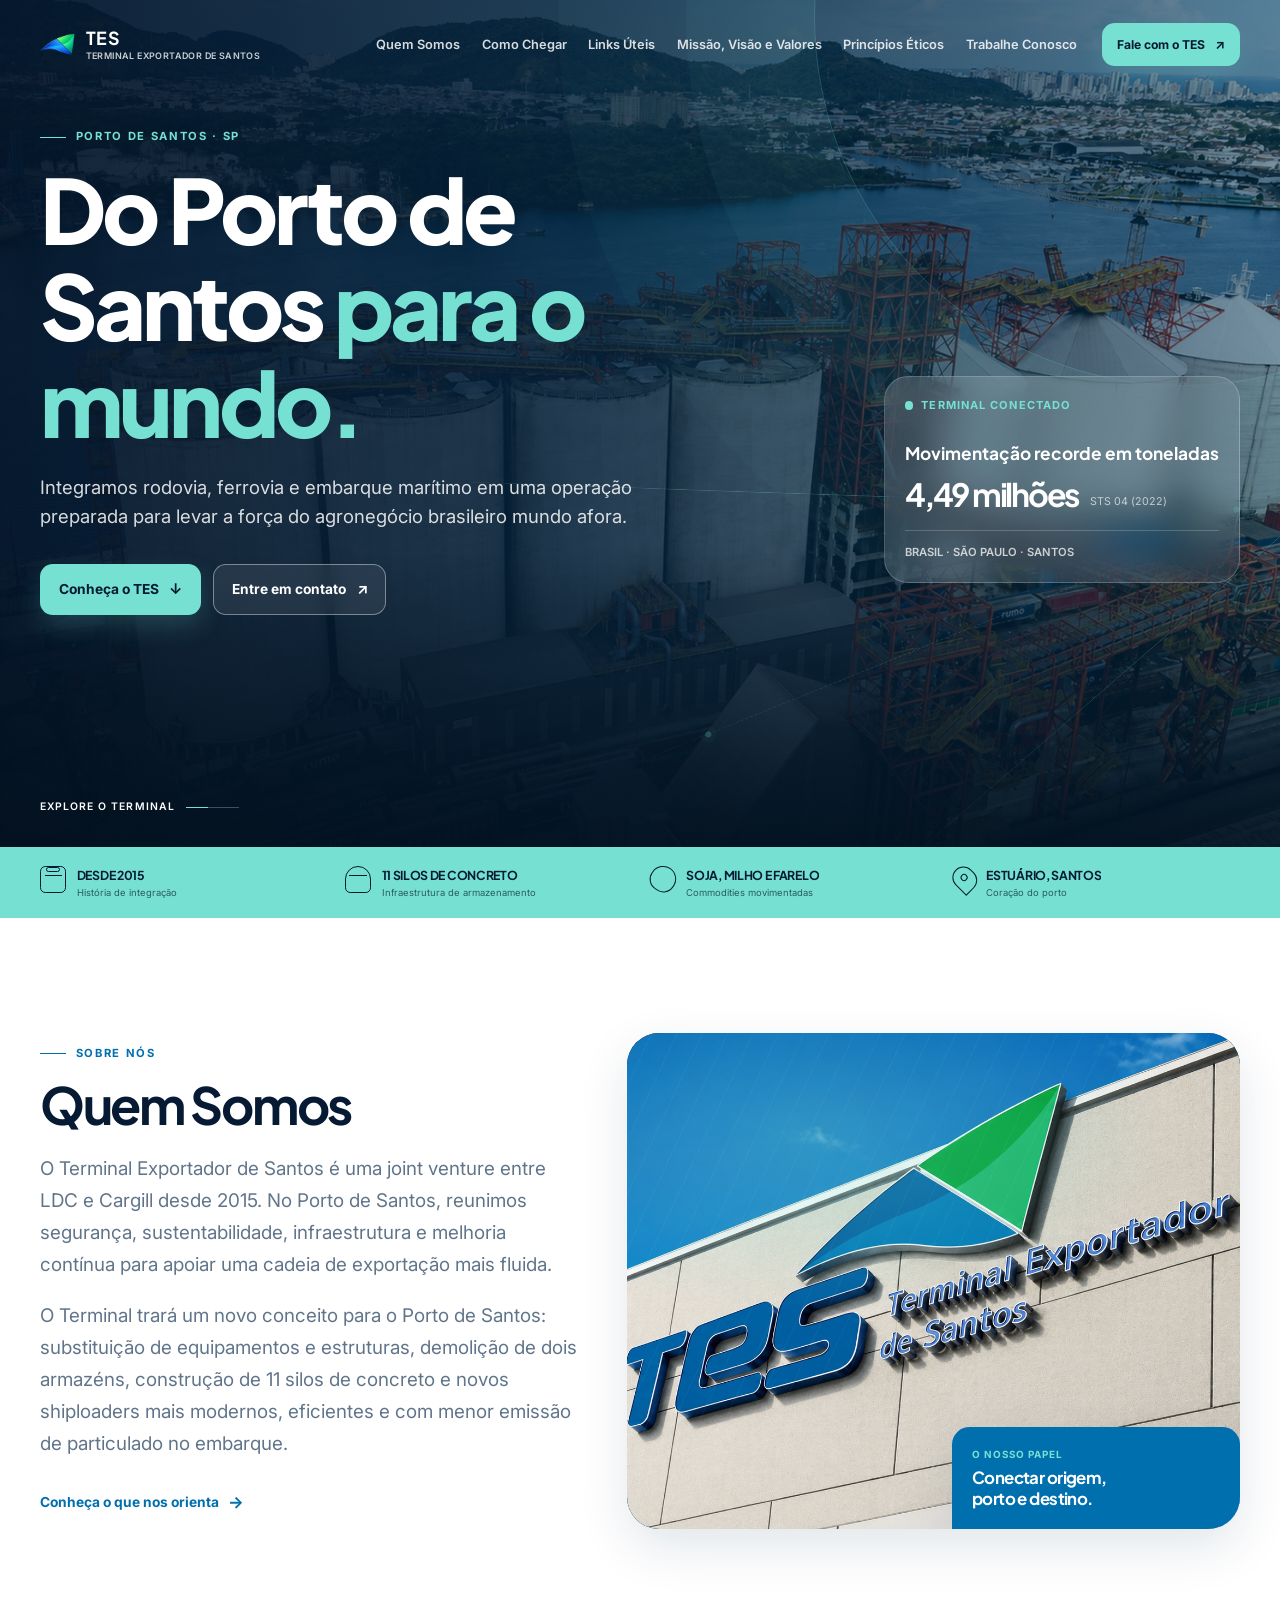
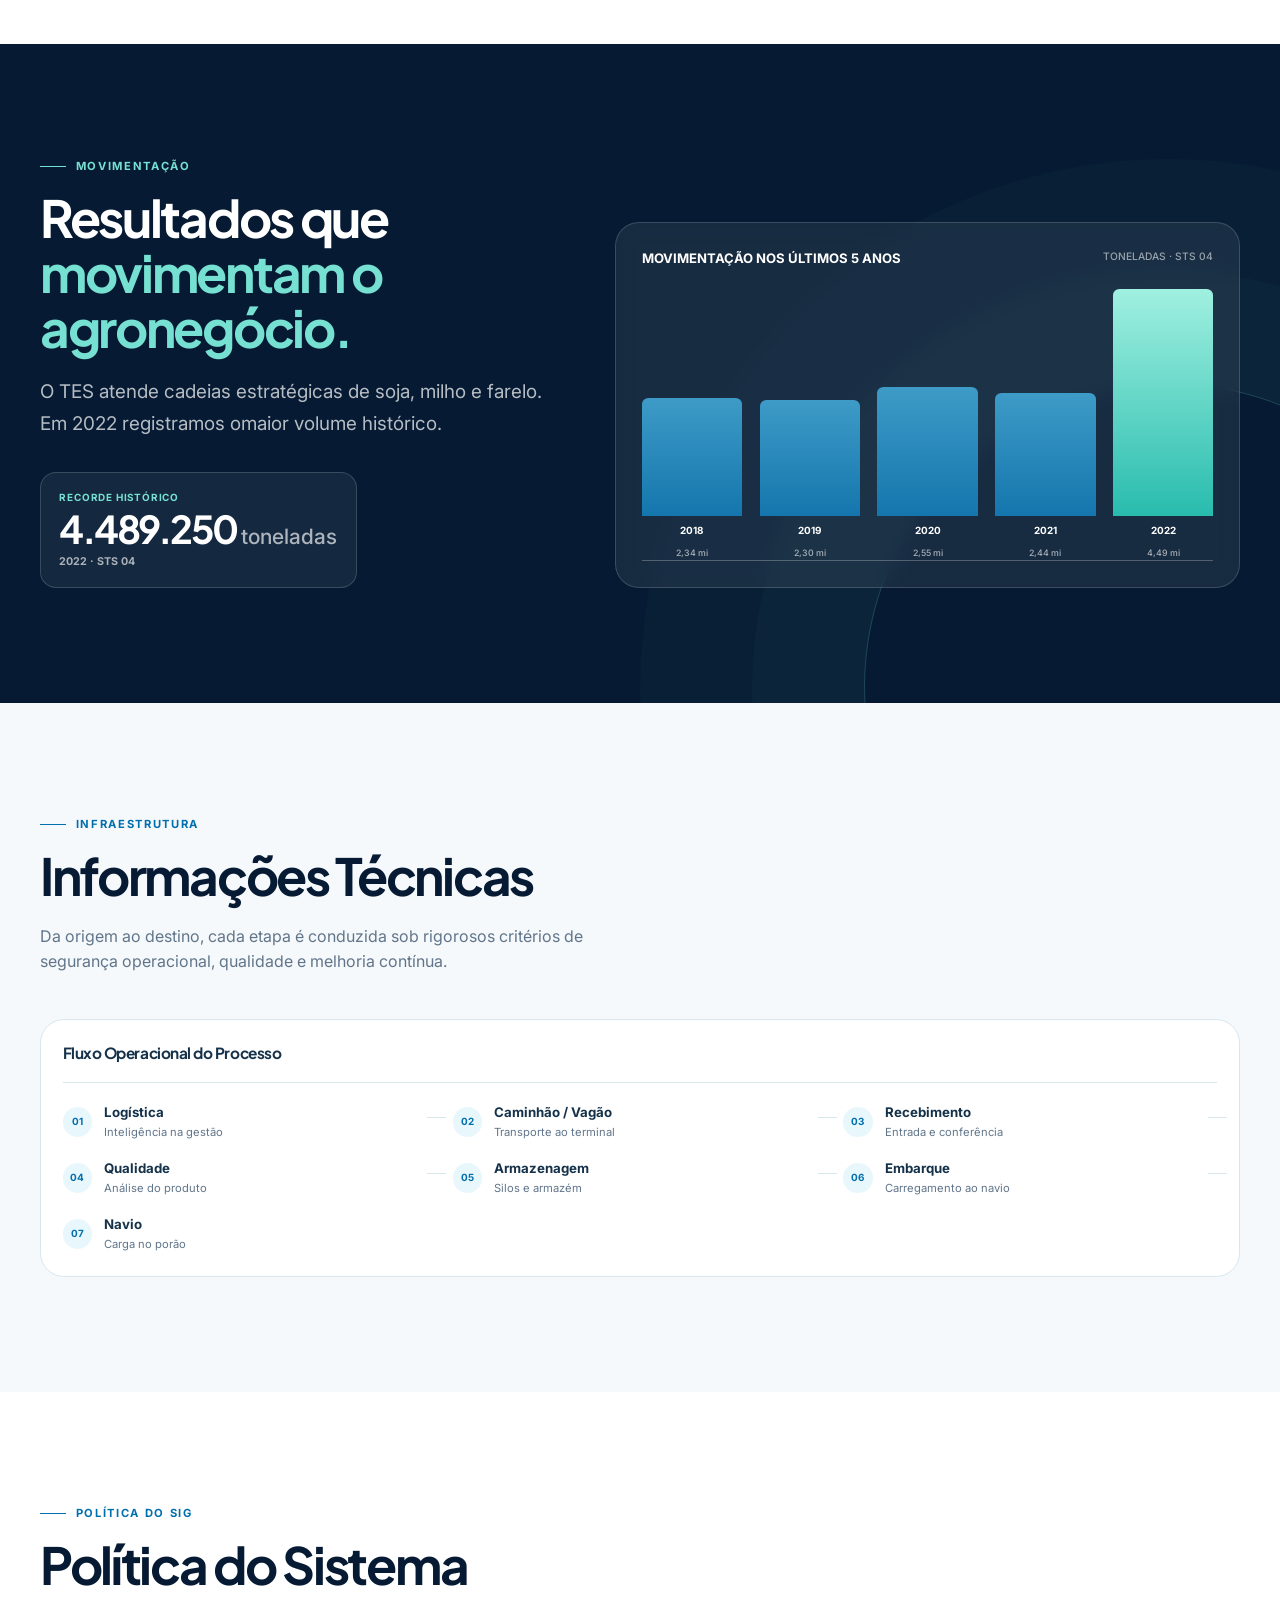
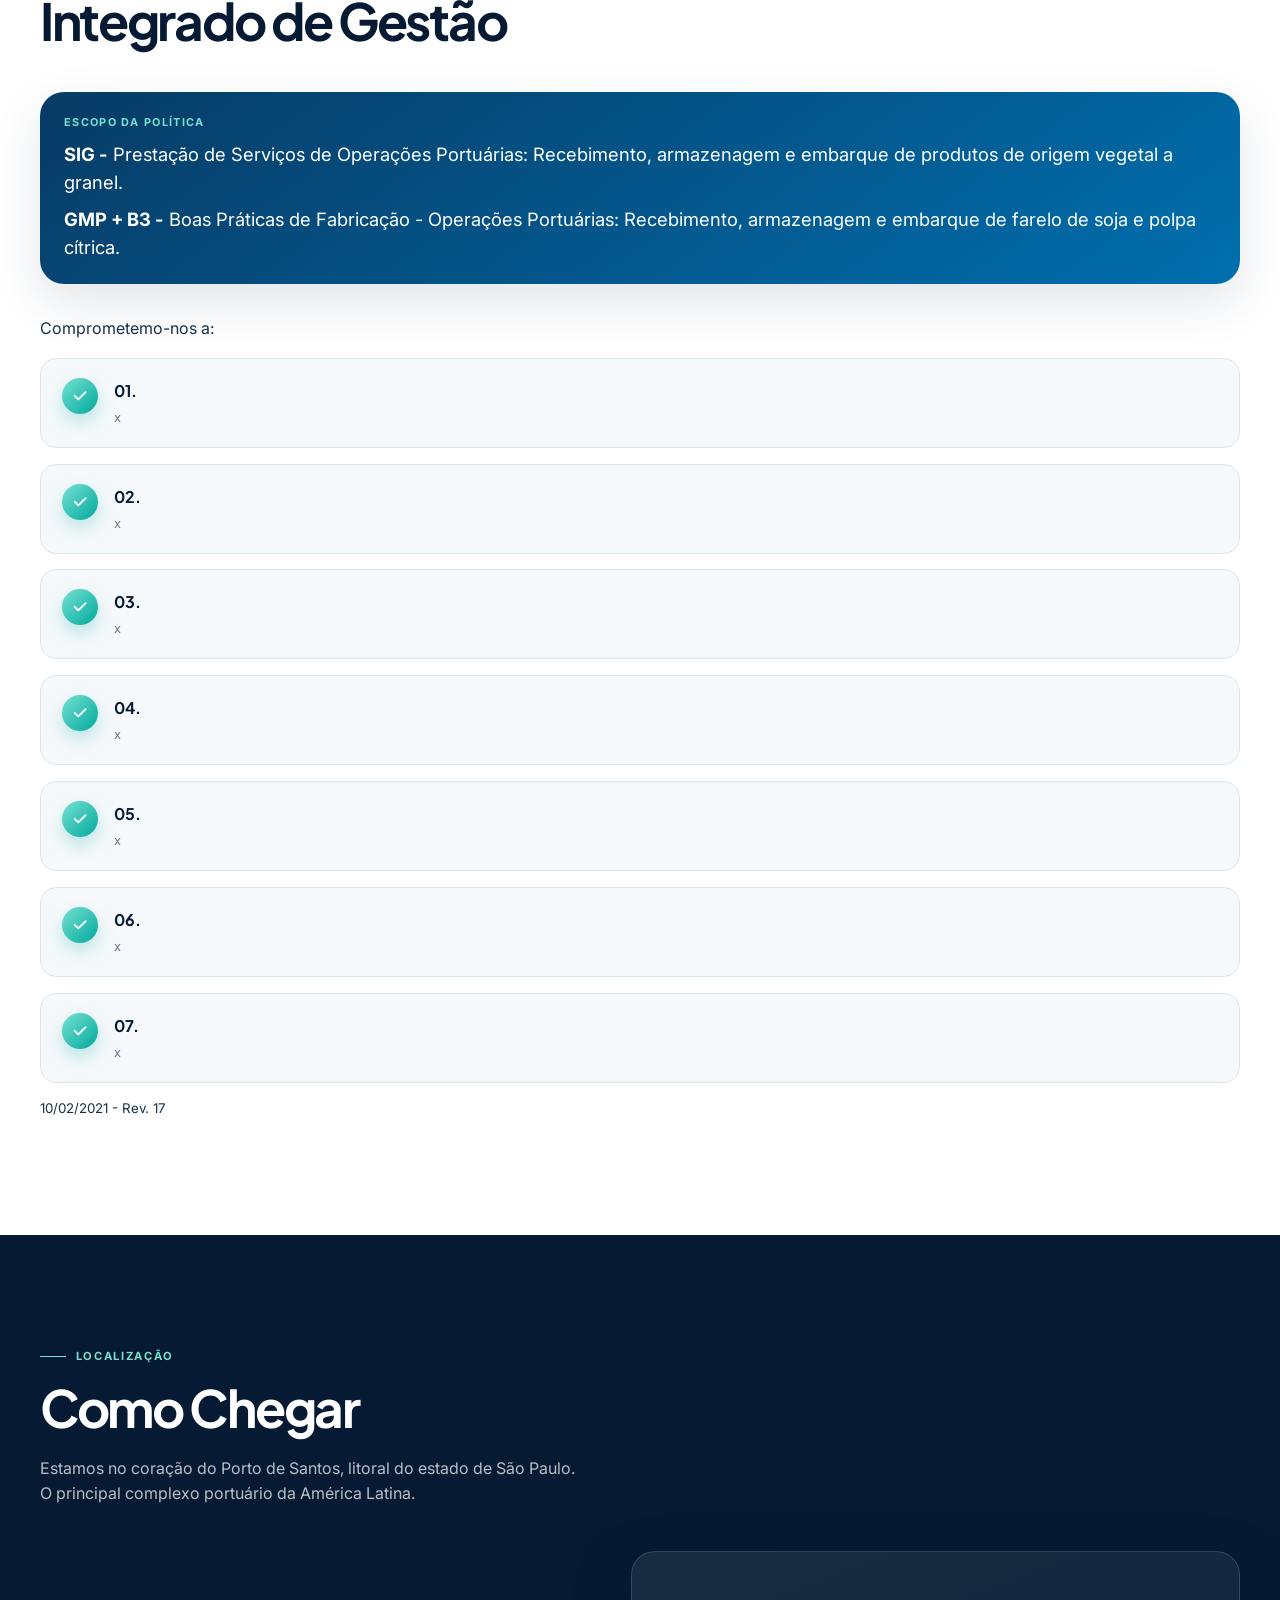
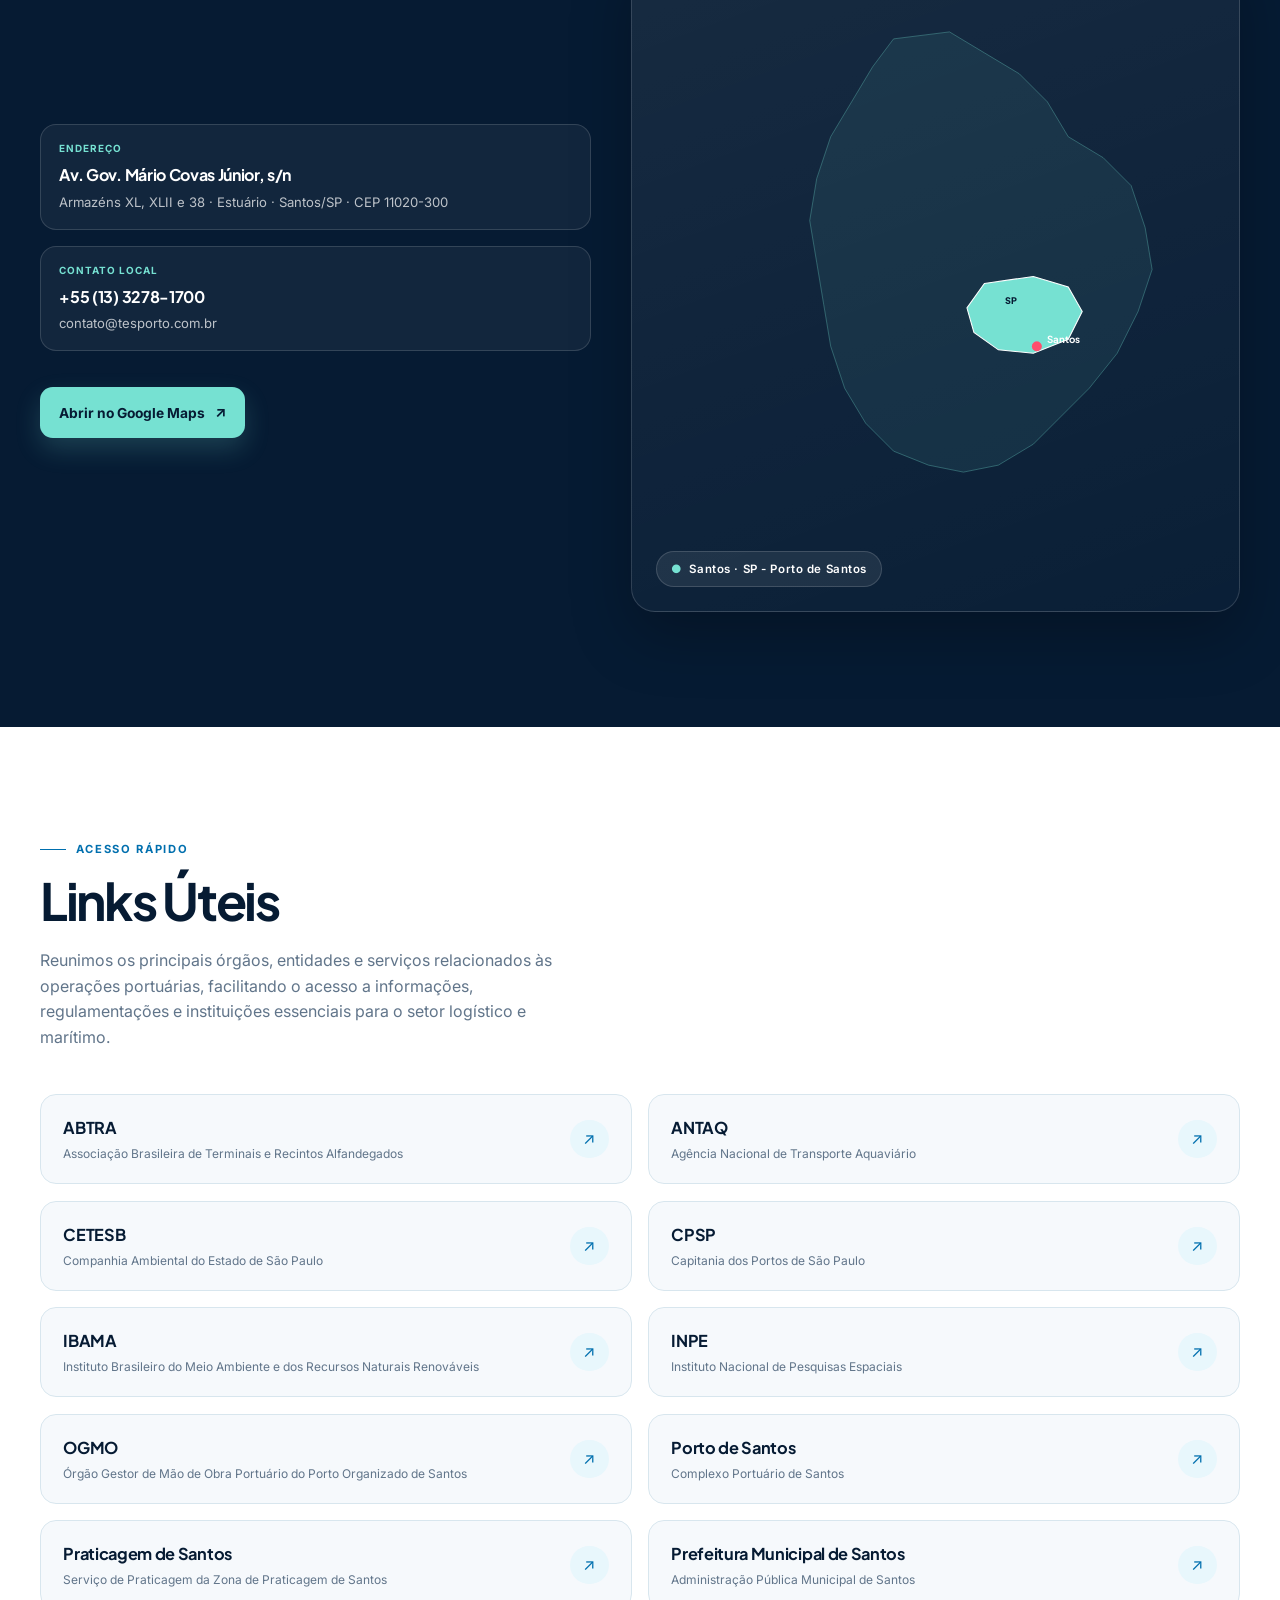
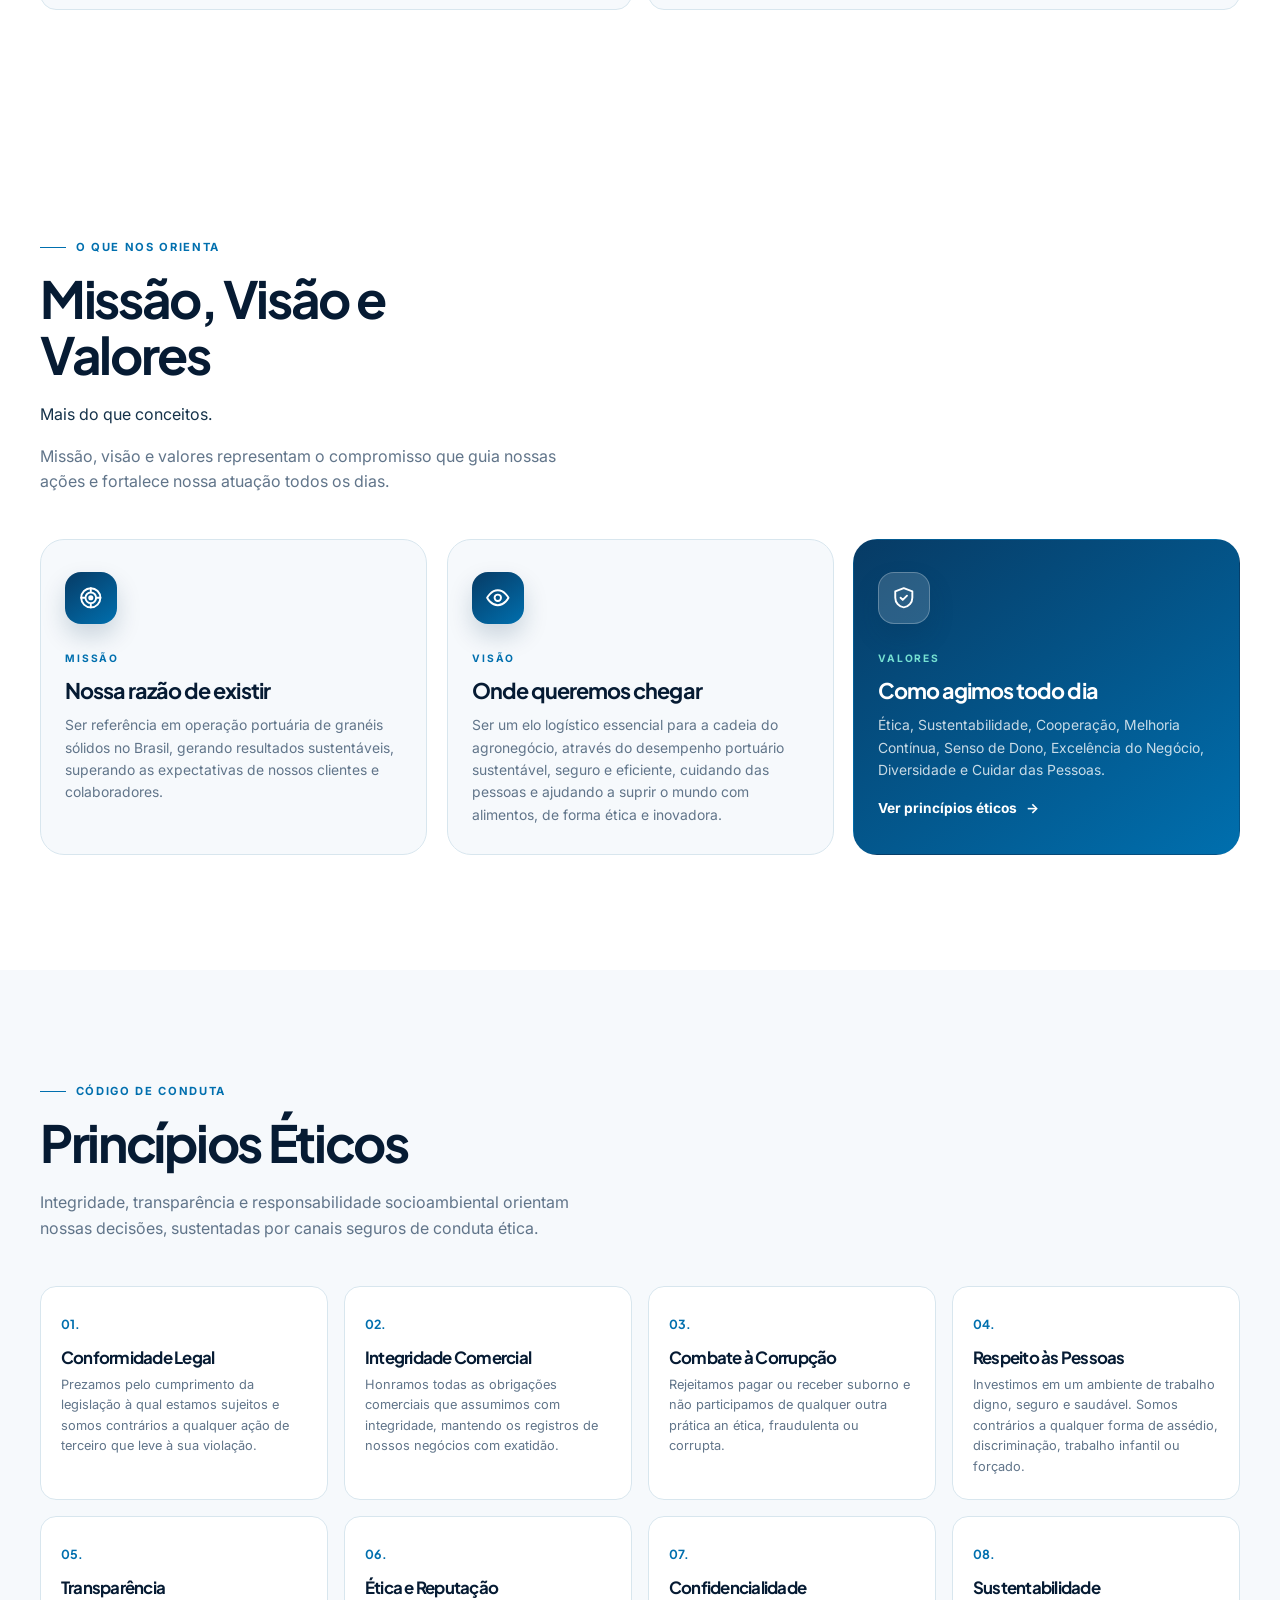
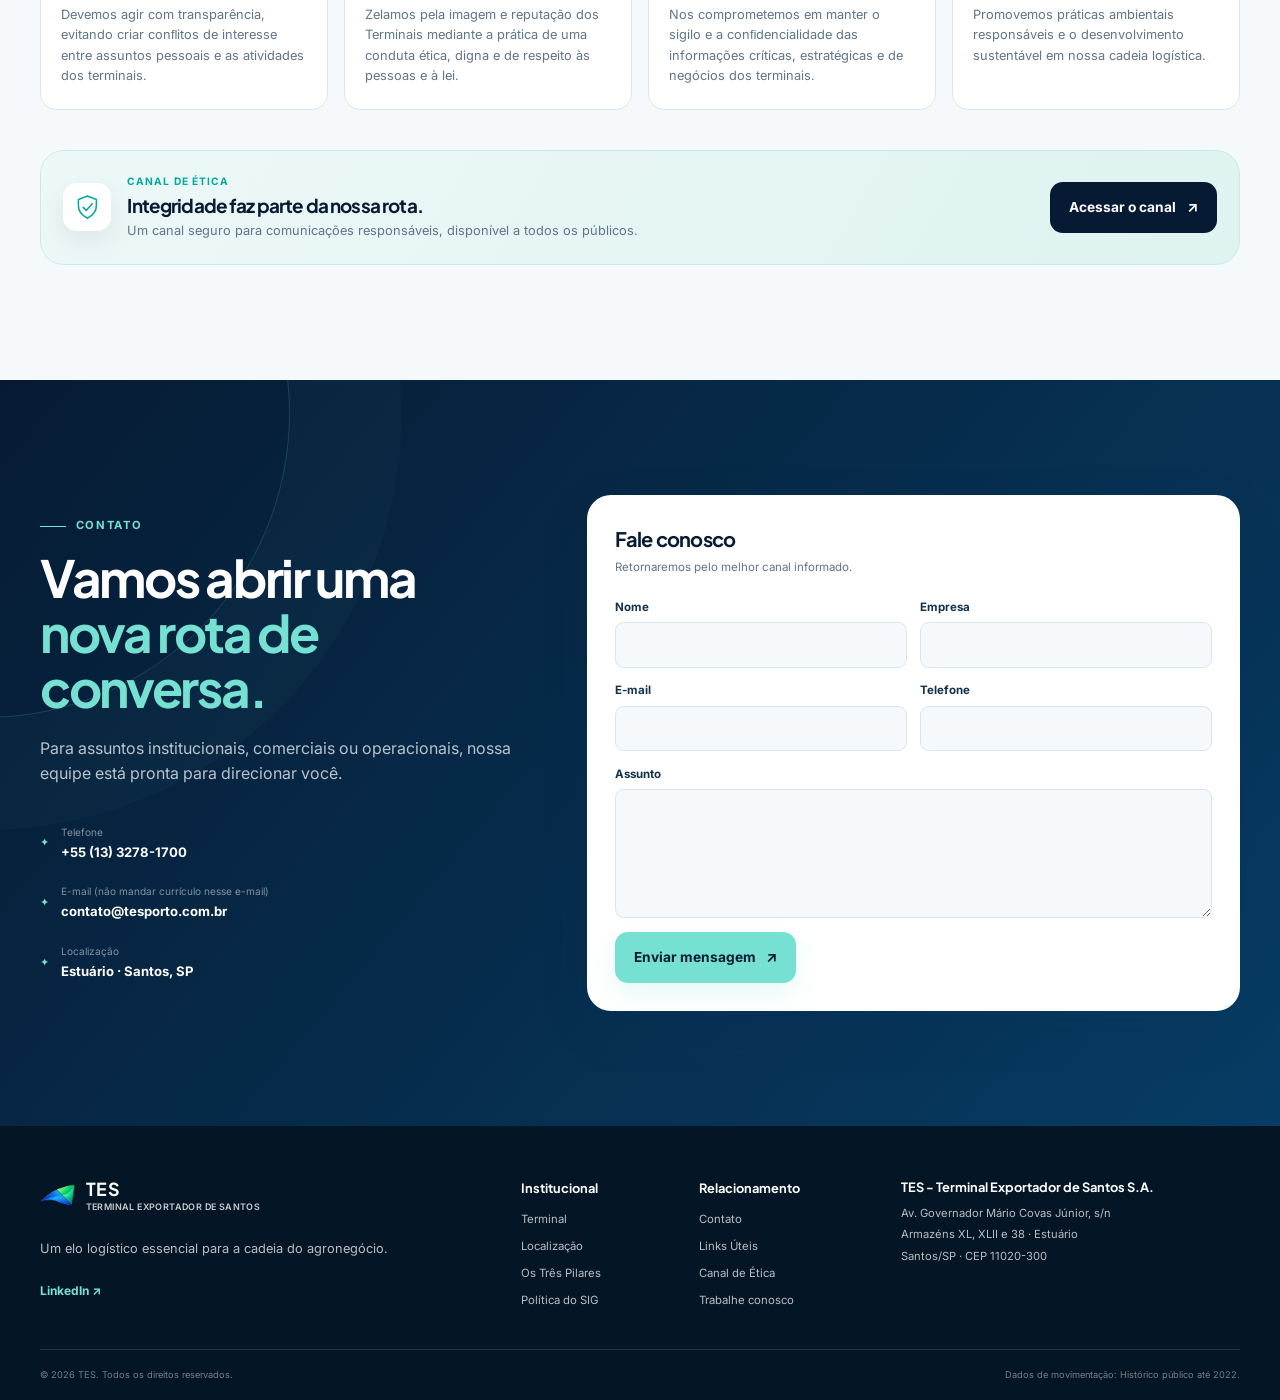
==== commit a810a77d: "Testes de extensões instaladas" ====
--- a/public/index.html
+++ b/public/index.html
@@ -34,7 +34,7 @@
         </span>
         
         <span class="brand-copy">
-          <b>TES</b>
+          <b><strong>TES</strong></b>
           <small>Terminal Exportador de Santos</small>
         </span>
       </a>
@@ -114,10 +114,25 @@
     <!-- CREDENCIAIS -->
     <section class="credentials" aria-label="Destaques institucionais">
       <div class="container credentials-grid" data-reveal>
-        <div class="credential"><span class="credential-icon icon-archive" aria-hidden="true"></span><div><b>Desde 2015</b><small>História de integração</small></div></div>
-        <div class="credential"><span class="credential-icon icon-silo" aria-hidden="true"></span><div><b>11 silos de concreto</b><small>Infraestrutura de armazenamento</small></div></div>
-        <div class="credential"><span class="credential-icon icon-grain" aria-hidden="true"></span><div><b>Soja, milho e farelo</b><small>Commodities movimentadas</small></div></div>
-        <div class="credential"><span class="credential-icon icon-pin" aria-hidden="true"></span><div><b>Estuário - Santos</b><small>Coração do porto</small></div></div>
+        <div class="credential"><span class="credential-icon icon-archive" aria-hidden="true"></span>
+          <div><b><strong>DESDE 2015</strong></b>
+            <small>História de integração</small></div>
+          </div>
+
+        <div class="credential"><span class="credential-icon icon-silo" aria-hidden="true"></span>
+          <div><b><strong>11 SILOS DE CONCRETO</strong></b>
+            <small>Infraestrutura de armazenamento</small></div>
+          </div>
+
+        <div class="credential"><span class="credential-icon icon-grain" aria-hidden="true"></span>
+          <div><b><strong>SOJA, MILHO E FARELO</strong></b>
+            <small>Commodities movimentadas</small></div>
+          </div>
+
+        <div class="credential"><span class="credential-icon icon-pin" aria-hidden="true"></span>
+          <div><b><strong>ESTUÁRIO, SANTOS</strong></b>
+            <small>Coração do porto</small></div>
+          </div>
       </div>
     </section>
 
@@ -227,12 +242,253 @@
       </div>
     </section>
 
+    <!-- POLÍTICA DO SIG -->
+    <section class="section sig" id="politicasig" aria-labelledby="sig-title">
+      <div class="container">
+        <div class="section-heading" data-reveal>
+          <p class="eyebrow"><span></span>POLÍTICA DO SIG</p>
+          <h2 id="sig-title">Política do Sistema Integrado de Gestão</h2>
+        </div>
+
+        <div class="sig-intro" data-reveal>
+          <span>Escopo da Política</span>
+          <p>
+            <strong>SIG -</strong> Prestação de Serviços de Operações Portuárias: Recebimento, armazenagem e embarque de produtos de origem
+            vegetal a granel.
+          </p>
+
+          <p>
+            <strong>GMP + B3 -</strong> Boas Práticas de Fabricação - Operações Portuárias: Recebimento, armazenagem e embarque de farelo de
+            soja e polpa cítrica.
+          </p>
+        </div>
+
+        <p>Comprometemo-nos a:</p>
+        <div class="sig-grid" data-reveal>
+
+          <article class="sig-card">
+            <div class="sig-check" aria-hidden="true">
+              <svg viewBox="0 0 24 24" fill="none" stroke="currentColor" stroke-width="2.5" stroke-linecap="round" stroke-linejoin="round">
+                <path d="m5 12 5 5L20 7"></path>
+              </svg>
+            </div>
+            <div class="sig-card-body">
+              <b><strong>01.</strong></b>
+              <p>
+                x
+              </p>
+            </div>
+          </article>
+
+          <article class="sig-card">
+            <div class="sig-check" aria-hidden="true">
+              <svg viewBox="0 0 24 24" fill="none" stroke="currentColor" stroke-width="2.5" stroke-linecap="round" stroke-linejoin="round">
+                <path d="m5 12 5 5L20 7"></path>
+              </svg>
+            </div>
+            <div class="sig-card-body">
+              <b><strong>02.</strong></b>
+              <p>
+                x
+              </p>
+            </div>
+          </article>
+
+          <article class="sig-card">
+            <div class="sig-check" aria-hidden="true">
+              <svg viewBox="0 0 24 24" fill="none" stroke="currentColor" stroke-width="2.5" stroke-linecap="round" stroke-linejoin="round">
+                <path d="m5 12 5 5L20 7"></path>
+              </svg>
+            </div>
+            <div class="sig-card-body">
+              <b><strong>03.</strong></b>
+              <p>
+                x
+              </p>
+            </div>
+          </article>
+
+          <article class="sig-card">
+            <div class="sig-check" aria-hidden="true">
+              <svg viewBox="0 0 24 24" fill="none" stroke="currentColor" stroke-width="2.5" stroke-linecap="round" stroke-linejoin="round">
+                <path d="m5 12 5 5L20 7"></path>
+              </svg>
+            </div>
+            <div class="sig-card-body">
+              <b><strong>04.</strong></b>
+              <p>
+                x
+              </p>
+            </div>
+          </article>
+
+          <article class="sig-card">
+            <div class="sig-check" aria-hidden="true">
+              <svg viewBox="0 0 24 24" fill="none" stroke="currentColor" stroke-width="2.5" stroke-linecap="round" stroke-linejoin="round">
+                <path d="m5 12 5 5L20 7"></path>
+              </svg>
+            </div>
+            <div class="sig-card-body">
+              <b><strong>05.</strong></b>
+              <p>
+                x
+              </p>
+            </div>
+          </article>
+
+          <article class="sig-card">
+            <div class="sig-check" aria-hidden="true">
+              <svg viewBox="0 0 24 24" fill="none" stroke="currentColor" stroke-width="2.5" stroke-linecap="round" stroke-linejoin="round">
+                <path d="m5 12 5 5L20 7"></path>
+              </svg>
+            </div>
+            <div class="sig-card-body">
+              <b><strong>06.</strong></b>
+              <p>
+                x
+              </p>
+            </div>
+          </article>
+
+          <article class="sig-card">
+            <div class="sig-check" aria-hidden="true">
+              <svg viewBox="0 0 24 24" fill="none" stroke="currentColor" stroke-width="2.5" stroke-linecap="round" stroke-linejoin="round">
+                <path d="m5 12 5 5L20 7"></path>
+              </svg>
+            </div>
+            <div class="sig-card-body">
+              <b><strong>07.</strong></b>
+              <p>
+                x
+              </p>
+            </div>
+          </article>
+
+          <small>10/02/2021 - Rev. 17</small>
+        </div>
+      </div>
+    </section>
+
+    <!-- COMO CHEGAR -->
+    <section class="section location" id="comochegar" aria-labelledby="chegar-title">
+      <div class="container">
+        <div class="section-heading" data-reveal>
+          <p class="eyebrow eyebrow-light"><span></span>LOCALIZAÇÃO</p>
+          <h2 id="chegar-title">Como Chegar</h2>
+          <p>Estamos no coração do Porto de Santos, litoral do estado de São Paulo. O principal complexo portuário da América Latina.</p>
+        </div>
+
+        <div class="location-layout">
+          <div class="location-info" data-reveal>
+            <div class="location-info-item">
+              <span>Endereço</span>
+              <b>Av. Gov. Mário Covas Júnior, s/n</b>
+              <p>Armazéns XL, XLII e 38 · Estuário · Santos/SP · CEP 11020-300</p>
+            </div>
+
+            <div class="location-info-item">
+              <span>Contato local</span>
+              <b>+55 (13) 3278-1700</b>
+              <p>contato@tesporto.com.br</p>
+            </div>
+
+            <div class="map-cta">
+              <a class="button button-primary" href="https://maps.app.goo.gl/5aqZUrAP55DKYbxz7" target="_blank" rel="noopener noreferrer">
+                Abrir no Google Maps <span aria-hidden="true">↗</span>
+              </a>
+            </div>
+          </div>
+
+          <div class="map-wrap" data-reveal>
+            <svg class="brazil-map" viewBox="0 0 800 800" role="img" aria-label="Mapa do Brasil com destaque para o estado de São Paulo e a cidade de Santos">
+              <path d="M340 90 L420 80 L470 110 L520 140 L560 180 L590 230 L640 260 L680 300 L700 360 L710 420 L690 480 L660 540 L620 590 L580 630 L540 670 L490 700 L440 710 L390 700 L340 680 L300 640 L270 590 L250 530 L240 470 L230 410 L220 350 L230 290 L250 230 L280 180 L310 130 Z"></path>
+              <path class="sp-state" d="M470 440 L540 430 L590 445 L610 480 L590 520 L540 540 L490 535 L455 510 L445 475 Z"></path>
+
+              <circle class="santos-pulse-ring" cx="545" cy="530" r="6"></circle>
+              <circle class="santos-pulse" cx="545" cy="530" r="7"></circle>
+
+              <text x="560" y="525" fill="#fff" font-size="14" font-weight="700" font-family="Plus Jakarta Sans, sans-serif">Santos</text>
+              <text x="500" y="470" fill="#061b33" font-size="13" font-weight="800" font-family="Plus Jakarta Sans, sans-serif">SP</text>
+            </svg>
+            <span class="map-label"><b>●</b> Santos · SP - Porto de Santos</span>
+          </div>
+        </div>
+      </div>
+    </section>
+
+    <!-- LINKS ÚTEIS -->
+    <section class="section useful-links" id="linksuteis" aria-labelledby="links-title">
+      <div class="container">
+        <div class="section-heading" data-reveal>
+          <p class="eyebrow"><span></span>ACESSO RÁPIDO</p>
+          <h2 id="links-title">Links Úteis</h2>
+          <p>
+            Reunimos os principais órgãos, entidades e serviços relacionados às operações portuárias, facilitando
+            o acesso a informações, regulamentações e instituições essenciais para o setor logístico e marítimo.
+          </p>
+        </div>
+
+        <div class="link-grid" data-reveal>
+          <a class="link-card" href="https://abtra.com.br/home/PT" target="_blank" rel="noopener noreferrer">
+            <div class="link-card-body"><b>ABTRA</b><small>Associação Brasileira de Terminais e Recintos Alfandegados</small></div>
+            <span class="link-card-arrow" aria-hidden="true">↗</span>
+          </a>
+
+          <a class="link-card" href="https://www.antaq.gov.br/Portal/default.asp" target="_blank" rel="noopener noreferrer">
+            <div class="link-card-body"><b>ANTAQ</b><small>Agência Nacional de Transporte Aquaviário</small></div>
+            <span class="link-card-arrow" aria-hidden="true">↗</span>
+          </a>
+
+          <a class="link-card" href="https://www.cetesb.sp.gov.br/cetesb" target="_blank" rel="noopener noreferrer">
+            <div class="link-card-body"><b>CETESB</b><small>Companhia Ambiental do Estado de São Paulo</small></div>
+            <span class="link-card-arrow" aria-hidden="true">↗</span>
+          </a>
+
+          <a class="link-card" href="https://www.mar.mil.br/cpsp/" target="_blank" rel="noopener noreferrer">
+            <div class="link-card-body"><b>CPSP</b><small>Capitania dos Portos de São Paulo</small></div>
+            <span class="link-card-arrow" aria-hidden="true">↗</span>
+          </a>
+
+          <a class="link-card" href="https://www.gov.br/ibama/pt-br" target="_blank" rel="noopener noreferrer">
+            <div class="link-card-body"><b>IBAMA</b><small>Instituto Brasileiro do Meio Ambiente e dos Recursos Naturais Renováveis</small></div>
+            <span class="link-card-arrow" aria-hidden="true">↗</span>
+          </a>
+
+          <a class="link-card" href="https://www.gov.br/inpe/pt-br" target="_blank" rel="noopener noreferrer">
+            <div class="link-card-body"><b>INPE</b><small>Instituto Nacional de Pesquisas Espaciais</small></div>
+            <span class="link-card-arrow" aria-hidden="true">↗</span>
+          </a>
+
+          <a class="link-card" href="https://www.ogmo-santos.com.br/site/home/" target="_blank" rel="noopener noreferrer">
+            <div class="link-card-body"><b>OGMO</b><small>Órgão Gestor de Mão de Obra Portuário do Porto Organizado de Santos</small></div>
+            <span class="link-card-arrow" aria-hidden="true">↗</span>
+          </a>
+
+          <a class="link-card" href="https://www.portodesantos.com.br/" target="_blank" rel="noopener noreferrer">
+            <div class="link-card-body"><b>Porto de Santos</b><small>Complexo Portuário de Santos</small></div>
+            <span class="link-card-arrow" aria-hidden="true">↗</span>
+          </a>
+
+          <a class="link-card" href="https://www.sppilots.com.br/?cmd=SETPRT&prt=1" target="_blank" rel="noopener noreferrer">
+            <div class="link-card-body"><b>Praticagem de Santos</b><small>Serviço de Praticagem da Zona de Praticagem de Santos</small></div>
+            <span class="link-card-arrow" aria-hidden="true">↗</span>
+          </a>
+
+          <a class="link-card" href="https://www.santos.sp.gov.br/" target="_blank" rel="noopener noreferrer">
+            <div class="link-card-body"><b>Prefeitura Municipal de Santos</b><small>Administração Pública Municipal de Santos</small></div>
+            <span class="link-card-arrow" aria-hidden="true">↗</span>
+          </a>
+        </div>
+      </div>
+    </section>
+
     <!-- MISSÃO, VISÃO e VALORES -->
     <section class="section pillars" id="missaovisaovalores" aria-labelledby="pilares-title">
       <div class="container">
+
         <div class="section-heading pillars-heading" data-reveal>
           <p class="eyebrow"><span></span>O QUE NOS ORIENTA</p>
-          <h2 id="pilares-title">Os Três Pilares</h2>
+          <h2 id="pilares-title">Missão, Visão e Valores</h2>
           <p>Mais do que conceitos.</p>
           <p> 
             Missão, visão e valores representam o compromisso que guia nossas ações e fortalece nossa
@@ -309,7 +565,7 @@
         </div>
 
         <div class="ethics-grid" data-reveal>
-          <article class="value-card"><span>01</span>
+          <article class="value-card"><span><strong>01.</strong></span>
             <h3>Conformidade Legal</h3>
             <p>
               Prezamos pelo cumprimento da legislação à qual estamos sujeitos e somos contrários a qualquer ação
@@ -317,7 +573,7 @@
             </p>
           </article>
 
-          <article class="value-card"><span>02</span>
+          <article class="value-card"><span><strong>02.</strong></span>
             <h3>Integridade Comercial</h3>
             <p>
               Honramos todas as obrigações comerciais que assumimos com integridade, mantendo os registros de
@@ -325,7 +581,7 @@
             </p>
           </article>
 
-          <article class="value-card"><span>03</span>
+          <article class="value-card"><span><strong>03.</strong></span>
             <h3>Combate à Corrupção</h3>
             <p>
               Rejeitamos pagar ou receber suborno e não participamos de qualquer outra prática an ética,
@@ -333,7 +589,7 @@
             </p>
           </article>
 
-          <article class="value-card"><span>04</span>
+          <article class="value-card"><span><strong>04.</strong></span>
             <h3>Respeito às Pessoas</h3>
             <p>
               Investimos em um ambiente de trabalho digno, seguro e saudável. Somos contrários a qualquer
@@ -341,7 +597,7 @@
             </p>
           </article>
 
-          <article class="value-card"><span>05</span>
+          <article class="value-card"><span><strong>05.</strong></span>
             <h3>Transparência</h3>
             <p>
               Devemos agir com transparência, evitando criar conﬂitos de interesse entre assuntos pessoais e
@@ -349,7 +605,7 @@
             </p>
           </article>
 
-          <article class="value-card"><span>06</span>
+          <article class="value-card"><span><strong>06.</strong></span>
             <h3>Ética e Reputação</h3>
             <p>
               Zelamos pela imagem e reputação dos Terminais mediante a prática de uma conduta ética, digna e
@@ -357,7 +613,7 @@
             </p>
           </article>
 
-          <article class="value-card"><span>07</span>
+          <article class="value-card"><span><strong>07.</strong></span>
             <h3>Confidencialidade</h3>
             <p>
               Nos comprometemos em manter o sigilo e a conﬁdencialidade das informações críticas, estratégicas
@@ -365,7 +621,7 @@
             </p>
           </article>
 
-          <article class="value-card"><span>08</span>
+          <article class="value-card"><span><strong>08.</strong></span>
             <h3>Sustentabilidade</h3>
             <p>
               Promovemos práticas ambientais responsáveis e o desenvolvimento sustentável em nossa cadeia logística.
@@ -388,199 +644,6 @@
           <a class="button button-dark" href="https://contatoseguro.com.br/teg-teag-tes" target="_blank" rel="noopener noreferrer">
             Acessar o canal <span aria-hidden="true">↗</span>
           </a>
-        </div>
-      </div>
-    </section>
-
-    <!-- LINKS ÚTEIS -->
-    <section class="section useful-links" id="linksuteis" aria-labelledby="links-title">
-      <div class="container">
-        <div class="section-heading" data-reveal>
-          <p class="eyebrow"><span></span>ACESSO RÁPIDO</p>
-          <h2 id="links-title">Links Úteis</h2>
-          <p>
-            Reunimos os principais órgãos, entidades e serviços relacionados às operações portuárias, facilitando
-            o acesso a informações, regulamentações e instituições essenciais para o setor logístico e marítimo.
-          </p>
-        </div>
-
-        <div class="link-grid" data-reveal>
-          <a class="link-card" href="https://abtra.com.br/home/PT" target="_blank" rel="noopener noreferrer">
-            <div class="link-card-body"><b>ABTRA</b><small>Associação Brasileira de Terminais e Recintos Alfandegados</small></div>
-            <span class="link-card-arrow" aria-hidden="true">↗</span>
-          </a>
-
-          <a class="link-card" href="https://www.antaq.gov.br/Portal/default.asp" target="_blank" rel="noopener noreferrer">
-            <div class="link-card-body"><b>ANTAQ</b><small>Agência Nacional de Transporte Aquaviário</small></div>
-            <span class="link-card-arrow" aria-hidden="true">↗</span>
-          </a>
-
-          <a class="link-card" href="https://www.cetesb.sp.gov.br/cetesb" target="_blank" rel="noopener noreferrer">
-            <div class="link-card-body"><b>CETESB</b><small>Companhia Ambiental do Estado de São Paulo</small></div>
-            <span class="link-card-arrow" aria-hidden="true">↗</span>
-          </a>
-
-          <a class="link-card" href="https://www.mar.mil.br/cpsp/" target="_blank" rel="noopener noreferrer">
-            <div class="link-card-body"><b>CPSP</b><small>Capitania dos Portos de São Paulo</small></div>
-            <span class="link-card-arrow" aria-hidden="true">↗</span>
-          </a>
-
-          <a class="link-card" href="https://www.gov.br/ibama/pt-br" target="_blank" rel="noopener noreferrer">
-            <div class="link-card-body"><b>IBAMA</b><small>Instituto Brasileiro do Meio Ambiente e dos Recursos Naturais Renováveis</small></div>
-            <span class="link-card-arrow" aria-hidden="true">↗</span>
-          </a>
-
-          <a class="link-card" href="https://www.gov.br/inpe/pt-br" target="_blank" rel="noopener noreferrer">
-            <div class="link-card-body"><b>INPE</b><small>Instituto Nacional de Pesquisas Espaciais</small></div>
-            <span class="link-card-arrow" aria-hidden="true">↗</span>
-          </a>
-
-          <a class="link-card" href="https://www.ogmo-santos.com.br/site/home/" target="_blank" rel="noopener noreferrer">
-            <div class="link-card-body"><b>OGMO</b><small>Órgão Gestor de Mão de Obra Portuário do Porto Organizado de Santos</small></div>
-            <span class="link-card-arrow" aria-hidden="true">↗</span>
-          </a>
-
-          <a class="link-card" href="https://www.portodesantos.com.br/" target="_blank" rel="noopener noreferrer">
-            <div class="link-card-body"><b>Porto de Santos</b><small>Complexo Portuário de Santos</small></div>
-            <span class="link-card-arrow" aria-hidden="true">↗</span>
-          </a>
-
-          <a class="link-card" href="https://www.sppilots.com.br/?cmd=SETPRT&prt=1" target="_blank" rel="noopener noreferrer">
-            <div class="link-card-body"><b>Praticagem de Santos</b><small>Serviço de Praticagem da Zona de Praticagem de Santos</small></div>
-            <span class="link-card-arrow" aria-hidden="true">↗</span>
-          </a>
-
-          <a class="link-card" href="https://www.santos.sp.gov.br/" target="_blank" rel="noopener noreferrer">
-            <div class="link-card-body"><b>Prefeitura Municipal de Santos</b><small>Administração Pública Municipal de Santos</small></div>
-            <span class="link-card-arrow" aria-hidden="true">↗</span>
-          </a>
-        </div>
-      </div>
-    </section>
-
-    <!-- COMO CHEGAR -->
-    <section class="section location" id="comochegar" aria-labelledby="chegar-title">
-      <div class="container">
-        <div class="section-heading" data-reveal>
-          <p class="eyebrow eyebrow-light"><span></span>LOCALIZAÇÃO</p>
-          <h2 id="chegar-title">Como Chegar</h2>
-          <p>Estamos no coração do Porto de Santos, litoral do estado de São Paulo — o principal complexo portuário da América Latina.</p>
-        </div>
-
-        <div class="location-layout">
-          <div class="location-info" data-reveal>
-            <div class="location-info-item">
-              <span>Endereço</span>
-              <b>Av. Gov. Mário Covas Júnior, s/n</b>
-              <p>Armazéns XL, XLII e 38 · Estuário · Santos/SP · CEP 11020-300</p>
-            </div>
-
-            <div class="location-info-item">
-              <span>Contato local</span>
-              <b>+55 (13) 3278-1700</b>
-              <p>contato@tesporto.com.br</p>
-            </div>
-
-            <div class="map-cta">
-              <a class="button button-primary" href="https://maps.app.goo.gl/5aqZUrAP55DKYbxz7" target="_blank" rel="noopener noreferrer">
-                Abrir no Google Maps <span aria-hidden="true">↗</span>
-              </a>
-            </div>
-          </div>
-
-          <div class="map-wrap" data-reveal>
-            <svg class="brazil-map" viewBox="0 0 800 800" role="img" aria-label="Mapa do Brasil com destaque para o estado de São Paulo e a cidade de Santos">
-              <path d="M340 90 L420 80 L470 110 L520 140 L560 180 L590 230 L640 260 L680 300 L700 360 L710 420 L690 480 L660 540 L620 590 L580 630 L540 670 L490 700 L440 710 L390 700 L340 680 L300 640 L270 590 L250 530 L240 470 L230 410 L220 350 L230 290 L250 230 L280 180 L310 130 Z"></path>
-              <path class="sp-state" d="M470 440 L540 430 L590 445 L610 480 L590 520 L540 540 L490 535 L455 510 L445 475 Z"></path>
-
-              <circle class="santos-pulse-ring" cx="545" cy="530" r="6"></circle>
-              <circle class="santos-pulse" cx="545" cy="530" r="7"></circle>
-
-              <text x="560" y="525" fill="#fff" font-size="14" font-weight="700" font-family="Plus Jakarta Sans, sans-serif">Santos</text>
-              <text x="500" y="470" fill="#061b33" font-size="13" font-weight="800" font-family="Plus Jakarta Sans, sans-serif">SP</text>
-            </svg>
-            <span class="map-label"><b>●</b> Santos · SP - Porto de Santos</span>
-          </div>
-        </div>
-      </div>
-    </section>
-
-    <!-- POLÍTICA DO SIG -->
-    <section class="section sig" id="politicasig" aria-labelledby="sig-title">
-      <div class="container">
-        <div class="section-heading" data-reveal>
-          <p class="eyebrow"><span></span>POLÍTICA DO SIG</p>
-          <h2 id="sig-title">Política do Sistema Integrado de Gestão</h2>
-        </div>
-
-        <div class="sig-intro" data-reveal>
-          <span>Escopo da Política</span>
-          <p>
-            <strong>SIG -</strong> Prestação de Serviços de Operações Portuárias: Recebimento, armazenagem e embarque de produtos de origem vegetal a granel.
-          </p>
-
-          <p>
-            <strong>GMP + B3 -</strong> Boas Práticas de Fabricação - Operações Portuárias: Recebimento, armazenagem e embarque de farelo de soja e polpa cítrica.
-          </p>
-        </div>
-
-        <p>Comprometemo-nos a:</p>
-        <div class="sig-grid" data-reveal>
-          <article class="sig-card">
-            <div class="sig-check" aria-hidden="true">
-              <svg viewBox="0 0 24 24" fill="none" stroke="currentColor" stroke-width="2.5" stroke-linecap="round" stroke-linejoin="round">
-                <path d="m5 12 5 5L20 7"></path>
-              </svg>
-            </div>
-            <div class="sig-card-body"><b>1</b><p>x</p></div>
-          </article>
-
-          <article class="sig-card">
-            <div class="sig-check" aria-hidden="true">
-              <svg viewBox="0 0 24 24" fill="none" stroke="currentColor" stroke-width="2.5" stroke-linecap="round" stroke-linejoin="round">
-                <path d="m5 12 5 5L20 7"></path>
-              </svg>
-            </div>
-            <div class="sig-card-body"><b>2</b><p>x</p></div>
-          </article>
-
-          <article class="sig-card">
-            <div class="sig-check" aria-hidden="true">
-              <svg viewBox="0 0 24 24" fill="none" stroke="currentColor" stroke-width="2.5" stroke-linecap="round" stroke-linejoin="round">
-                <path d="m5 12 5 5L20 7"></path>
-              </svg>
-            </div>
-            <div class="sig-card-body"><b>3</b><p>x</p></div>
-          </article>
-
-          <article class="sig-card">
-            <div class="sig-check" aria-hidden="true">
-              <svg viewBox="0 0 24 24" fill="none" stroke="currentColor" stroke-width="2.5" stroke-linecap="round" stroke-linejoin="round">
-                <path d="m5 12 5 5L20 7"></path>
-              </svg>
-            </div>
-            <div class="sig-card-body"><b>4</b><p>x</p></div>
-          </article>
-
-          <article class="sig-card">
-            <div class="sig-check" aria-hidden="true">
-              <svg viewBox="0 0 24 24" fill="none" stroke="currentColor" stroke-width="2.5" stroke-linecap="round" stroke-linejoin="round">
-                <path d="m5 12 5 5L20 7"></path>
-              </svg>
-            </div>
-            <div class="sig-card-body"><b>5</b><p>x</p></div>
-          </article>
-
-          <article class="sig-card">
-            <div class="sig-check" aria-hidden="true">
-              <svg viewBox="0 0 24 24" fill="none" stroke="currentColor" stroke-width="2.5" stroke-linecap="round" stroke-linejoin="round">
-                <path d="m5 12 5 5L20 7"></path>
-              </svg>
-            </div>
-            <div class="sig-card-body"><b>6</b><p>x</p></div>
-          </article>
-
-          <small>10/02/2021 - Rev. 17</small>
         </div>
       </div>
     </section>
@@ -648,7 +711,7 @@
           </span>
           
           <span class="brand-copy">
-            <b>TES</b>
+            <b><strong>TES</strong></b>
             <small>Terminal Exportador de Santos</small>
           </span>
         </a>
@@ -686,7 +749,7 @@
 
     <div class="container footer-bottom">
       <span>© <span data-current-year></span> TES. Todos os direitos reservados.</span>
-      <span>Dados de movimentação: histórico público até 2022.</span>
+      <span>Dados de movimentação: Histórico público até 2022.</span>
     </div>
   </footer>
 
--- a/public/styles.css
+++ b/public/styles.css
@@ -123,7 +123,54 @@
 .text-link span { font-size: 1.2em; transition: transform .2s ease; }
 .text-link:hover span, .text-link:focus-visible span { transform: translateX(4px); }
 
-/* PROVISÓRIO */
+/* Botões ------------------------------------------------------------ */
+.button {
+  display: inline-flex; align-items: center; justify-content: center;
+  min-height: 3.2rem; gap: .65rem; padding: .78rem 1.12rem;
+  border: 1px solid transparent; border-radius: .8rem;
+  font-size: .86rem; font-weight: 700; line-height: 1.2;
+  transition: transform .22s ease, box-shadow .22s ease,
+  background .22s ease, color .22s ease, border-color .22s ease;
+}
+.button span { font-size: 1.07em; transition: transform .22s ease; }
+.button:hover, .button:focus-visible { transform: translateY(-3px); }
+.button:hover span, .button:focus-visible span { transform: translate(2px, -2px); }
+
+.button-primary {
+  color: var(--ink-950); background: var(--aqua-300);
+  box-shadow: 0 11px 26px rgba(118, 225, 210, .19);
+}
+.button-primary:hover, .button-primary:focus-visible {
+  background: #9defe3; box-shadow: 0 17px 30px rgba(118, 225, 210, .25);
+}
+.button-ghost {
+  color: var(--white); border-color: rgba(255,255,255,.4);
+  background: rgba(255,255,255,.08); backdrop-filter: blur(8px);
+}
+.button-ghost:hover, .button-ghost:focus-visible { background: rgba(255,255,255,.16); }
+.button-dark { flex: 0 0 auto; color: var(--white); background: var(--ink-950); }
+.button-dark:hover, .button-dark:focus-visible { background: var(--ocean-900); }
+.button-small { min-height: 2.7rem; padding: .65rem .87rem; font-size: .76rem; }
+
+/* Header -------------------------------------------------------- */
+.site-header {
+  position: fixed; z-index: 100; top: 0; left: 0; width: 100%;
+  color: var(--white);
+  transition: background .25s ease, box-shadow .25s ease, color .25s ease;
+}
+.site-header.is-scrolled {
+  color: var(--ink-950);
+  background: color-mix(in srgb, white 90%, transparent);
+  box-shadow: 0 5px 20px rgba(6, 27, 51, .08);
+  backdrop-filter: blur(18px);
+}
+.header-shell { display: flex; align-items: center; min-height: 5.25rem; gap: 1.25rem; }
+
+.brand { display: inline-flex; flex: 0 0 auto; align-items: center; gap: .65rem; line-height: 1; }
+
+.site-header.is-scrolled .brand-mark {
+  color: var(--ocean-700); background: var(--sky-100); border-color: var(--line);
+}
 .brand-mark {
   display: grid;
   width: 2.2rem;
@@ -148,55 +195,6 @@
   box-shadow: none !important;
   transition: none !important; 
 }
-
-/* Botões ------------------------------------------------------------ */
-.button {
-  display: inline-flex; align-items: center; justify-content: center;
-  min-height: 3.2rem; gap: .65rem; padding: .78rem 1.12rem;
-  border: 1px solid transparent; border-radius: .8rem;
-  font-size: .86rem; font-weight: 700; line-height: 1.2;
-  transition: transform .22s ease, box-shadow .22s ease,
-  background .22s ease, color .22s ease, border-color .22s ease;
-}
-.button span { font-size: 1.07em; transition: transform .22s ease; }
-.button:hover, .button:focus-visible { transform: translateY(-3px); }
-.button:hover span, .button:focus-visible span { transform: translate(2px, -2px); }
-
-.button-primary {
-  color: var(--ink-950); background: var(--aqua-300);
-  box-shadow: 0 11px 26px rgba(118, 225, 210, .19);
-}
-.button-primary:hover, .button-primary:focus-visible {
-  background: #9defe3; box-shadow: 0 17px 30px rgba(118, 225, 210, .25);
-}
-.button-ghost {
-  color: var(--white); border-color: rgba(255,255,255,.4);
-  background: rgba(255,255,255,.08); backdrop-filter: blur(8px);
-}
-.button-ghost:hover, .button-ghost:focus-visible { background: rgba(255,255,255,.16); }
-.button-dark { flex: 0 0 auto; color: var(--white); background: var(--ink-950); }
-.button-dark:hover, .button-dark:focus-visible { background: var(--ocean-900); }
-.button-small { min-height: 2.7rem; padding: .65rem .87rem; font-size: .76rem; }
-
-/* Header -------------------------------------------------------- */
-.site-header {
-  position: fixed; z-index: 100; top: 0; left: 0; width: 100%;
-  color: var(--white);
-  transition: background .25s ease, box-shadow .25s ease, color .25s ease;
-}
-.site-header.is-scrolled {
-  color: var(--ink-950);
-  background: color-mix(in srgb, white 90%, transparent);
-  box-shadow: 0 5px 20px rgba(6, 27, 51, .08);
-  backdrop-filter: blur(18px);
-}
-.header-shell { display: flex; align-items: center; min-height: 5.25rem; gap: 1.25rem; }
-
-.brand { display: inline-flex; flex: 0 0 auto; align-items: center; gap: .65rem; line-height: 1; }
-
-.site-header.is-scrolled .brand-mark {
-  color: var(--ocean-700); background: var(--sky-100); border-color: var(--line);
-}
 .brand-copy { display: grid; gap: .17rem; }
 .brand-copy b { font-family: var(--font-display); font-size: 1.12rem; letter-spacing: .045em; }
 .brand-copy small {
@@ -490,6 +488,7 @@
   border-color: transparent;
 }
 .pillar-featured .pillar-tag { color: var(--aqua-300); }
+.pillar-featured .text-link-light {position: relative; z-index: 5; }
 .pillar-featured h3 { color: var(--white); }
 .pillar-featured p { color: rgba(255,255,255,.78); }
 .pillar-featured .pillar-icon { background: rgba(255,255,255,.15); border: 1px solid rgba(255,255,255,.25); }
@@ -633,7 +632,15 @@
 }
 .sig-intro span { color: var(--aqua-300); font-size: .68rem; font-weight: 700; letter-spacing: .12em; text-transform: uppercase; }
 .sig-intro p { margin: 0; font-size: clamp(1rem, 1.5vw, 1.15rem); line-height: 1.55; }
-.sig-grid { display: grid; grid-template-columns: 1fr; gap: 1rem; }
+.sig-grid {
+  display: grid;
+  grid-template-columns: 1fr !important;
+  gap: 1rem !important;
+  row-gap: 1rem !important;
+}
+.sig-grid > * {
+  margin: 0 !important;
+}
 .sig-card {
   position: relative; display: flex; gap: 1rem;
   padding: 1.2rem 1.3rem;
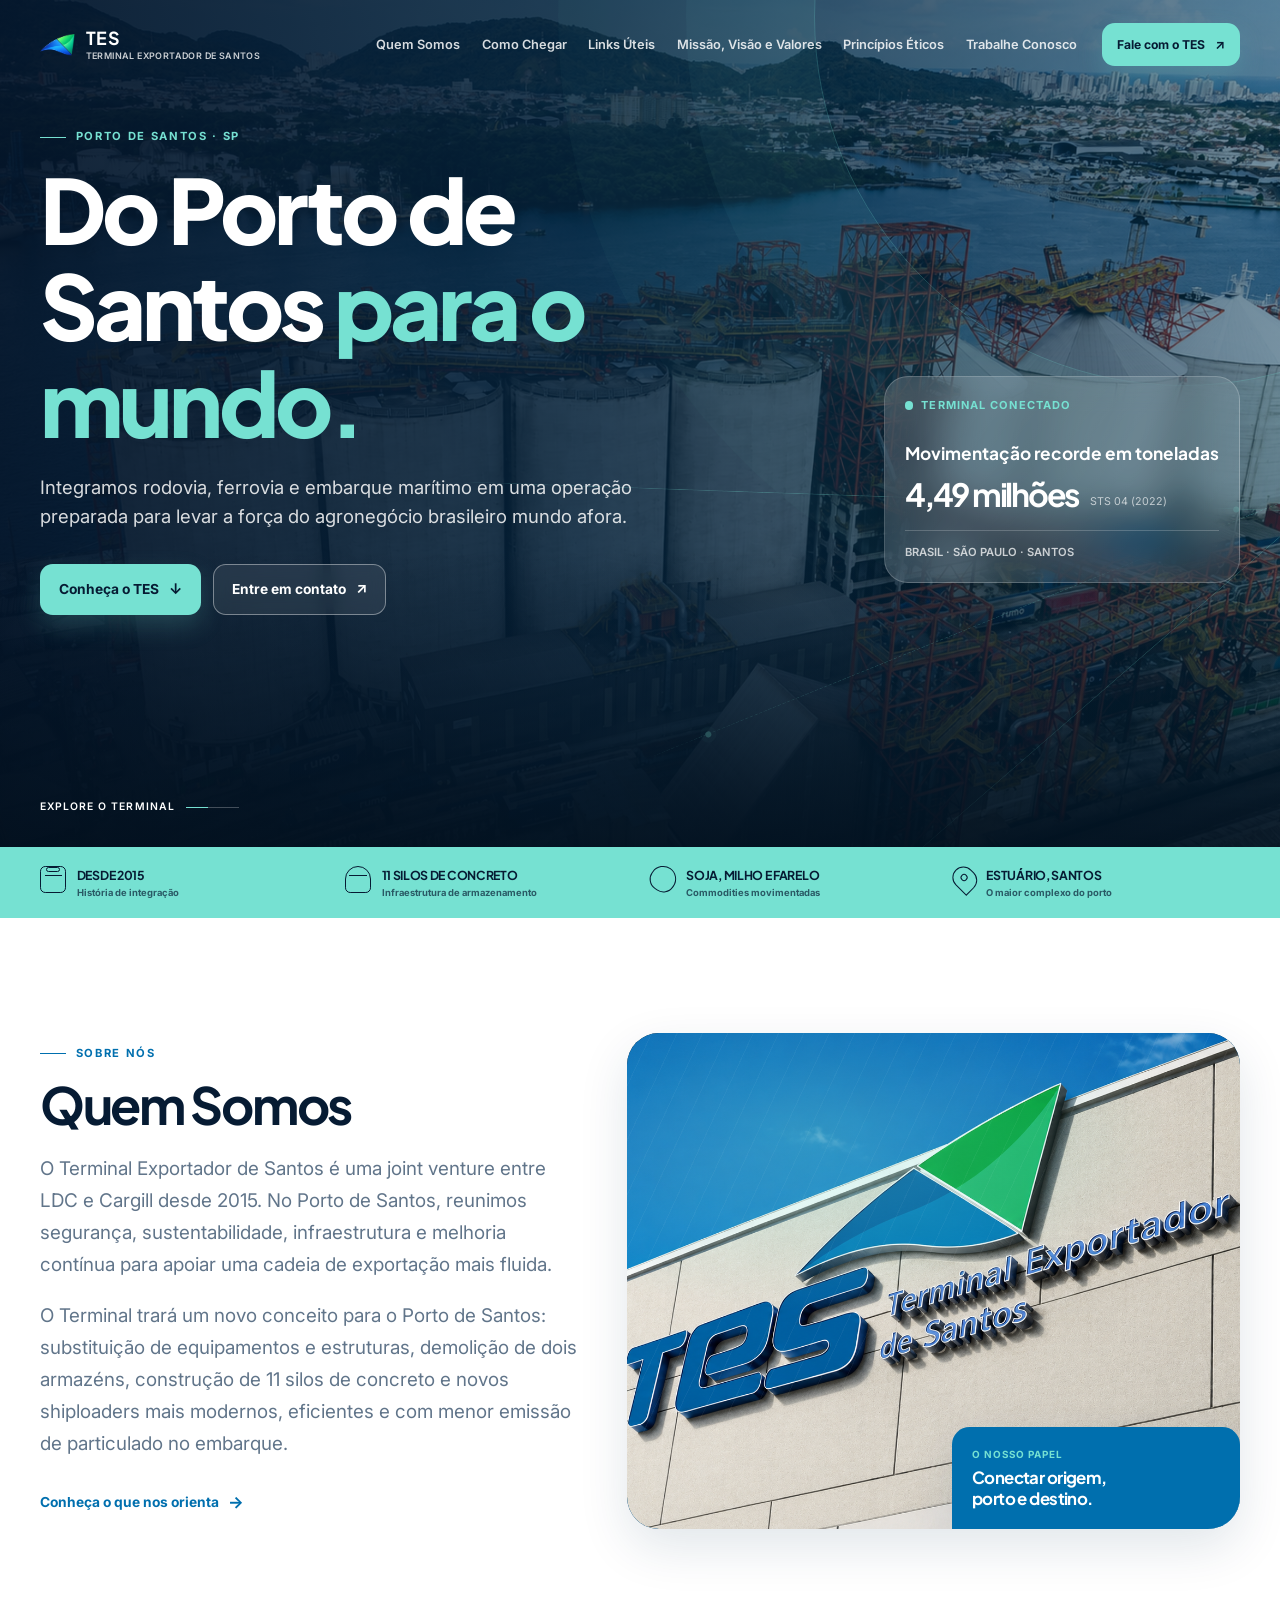
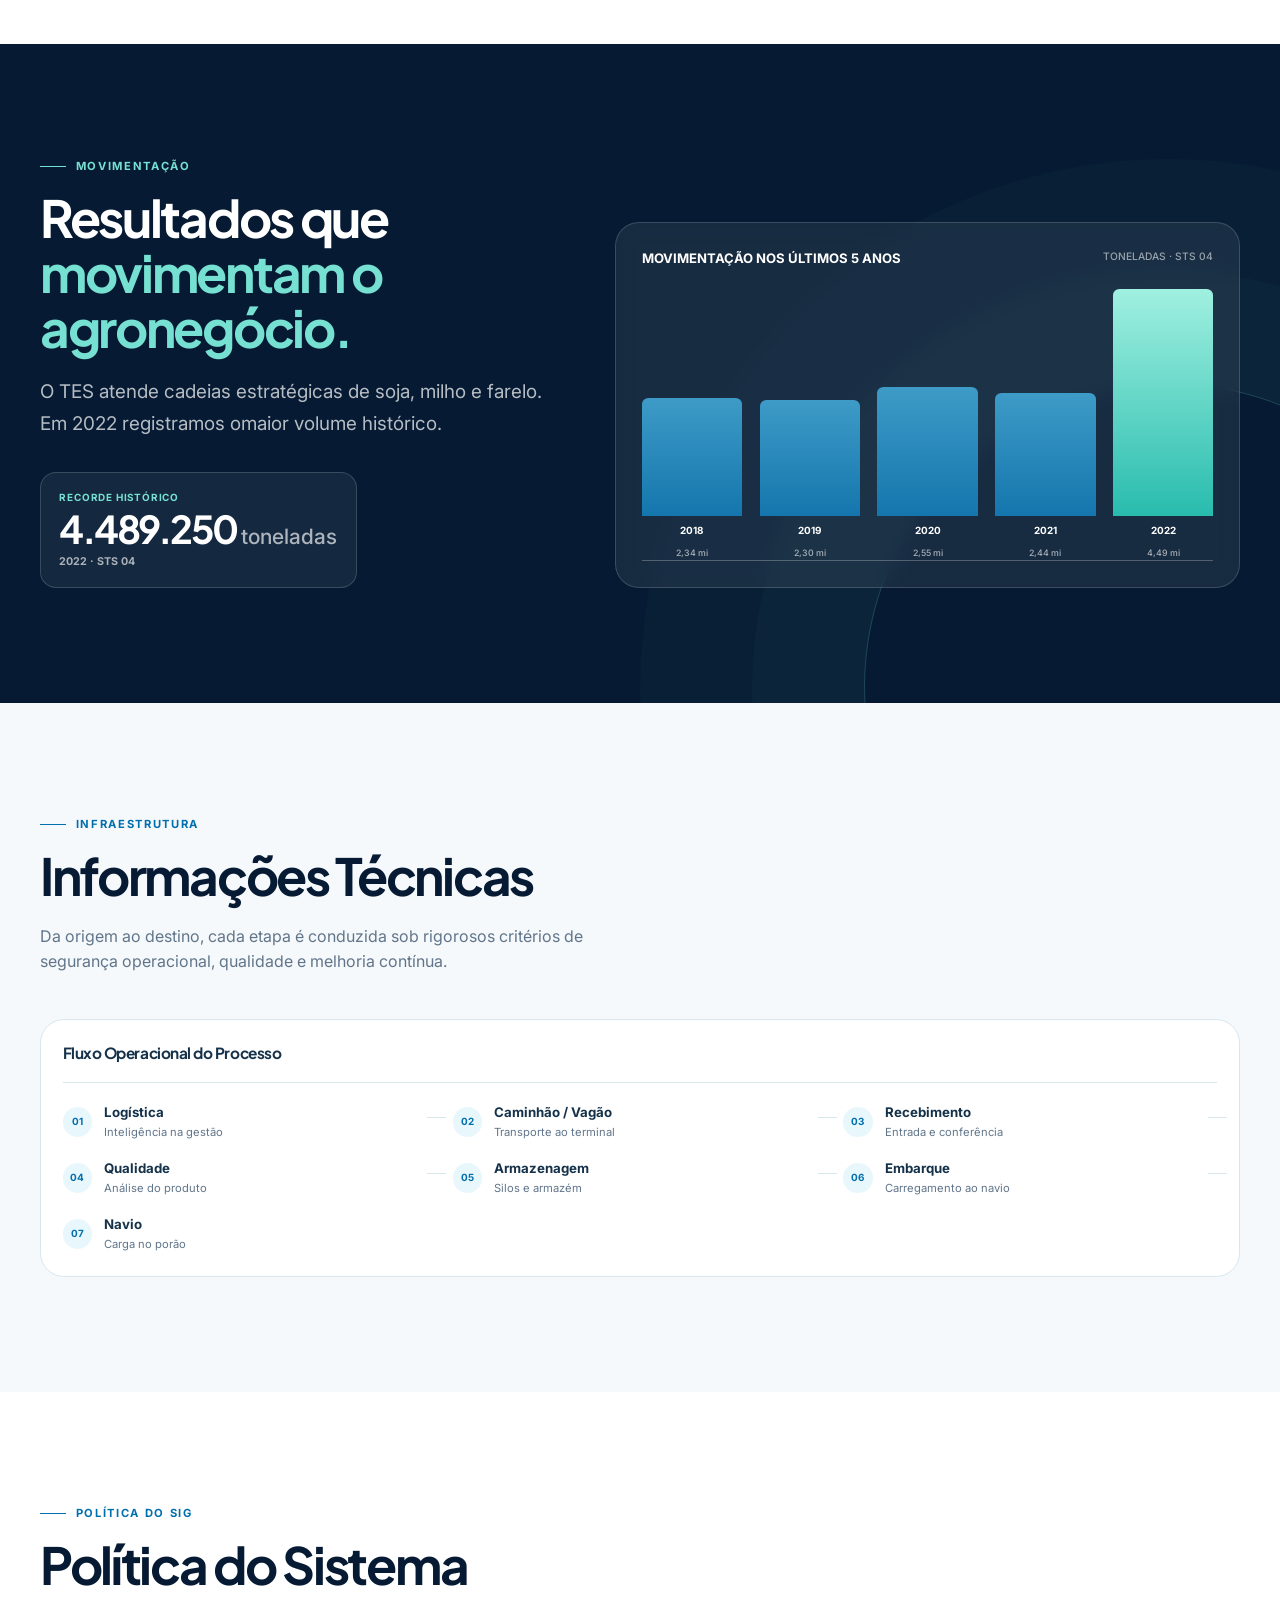
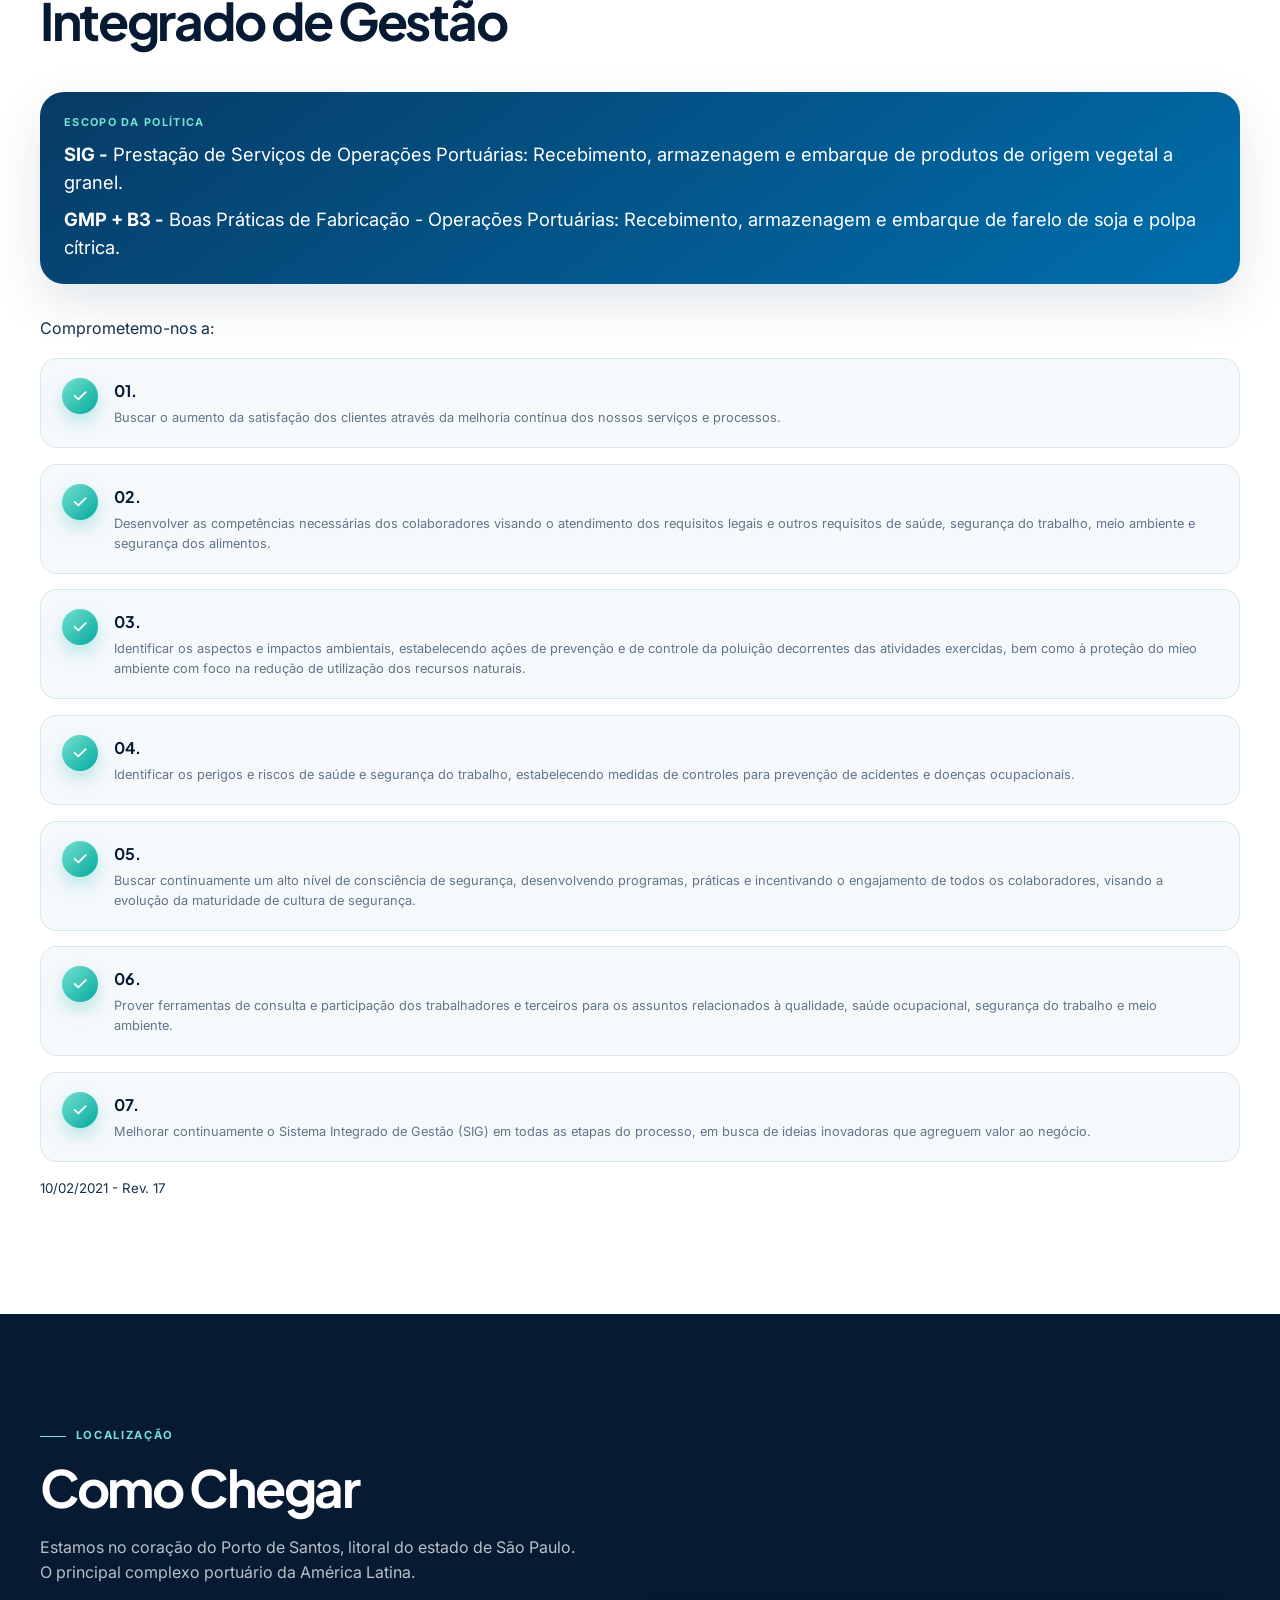
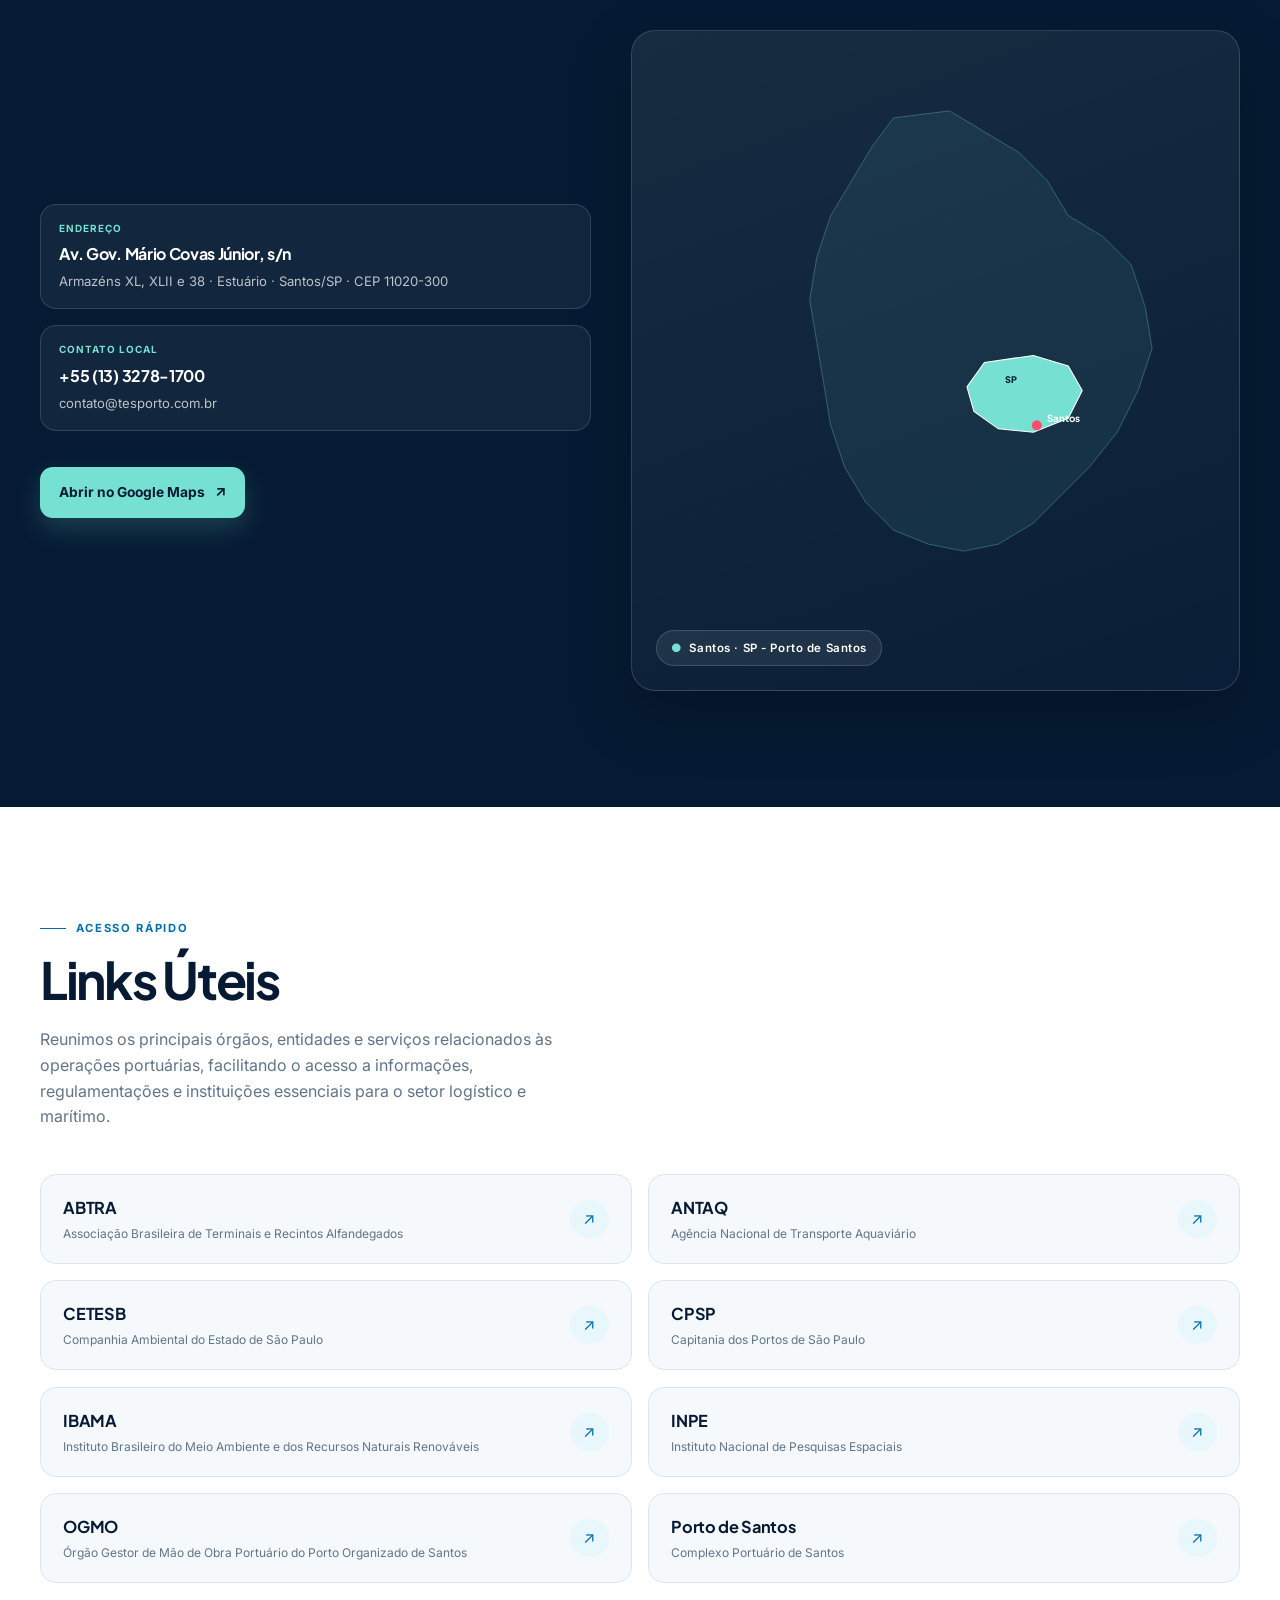
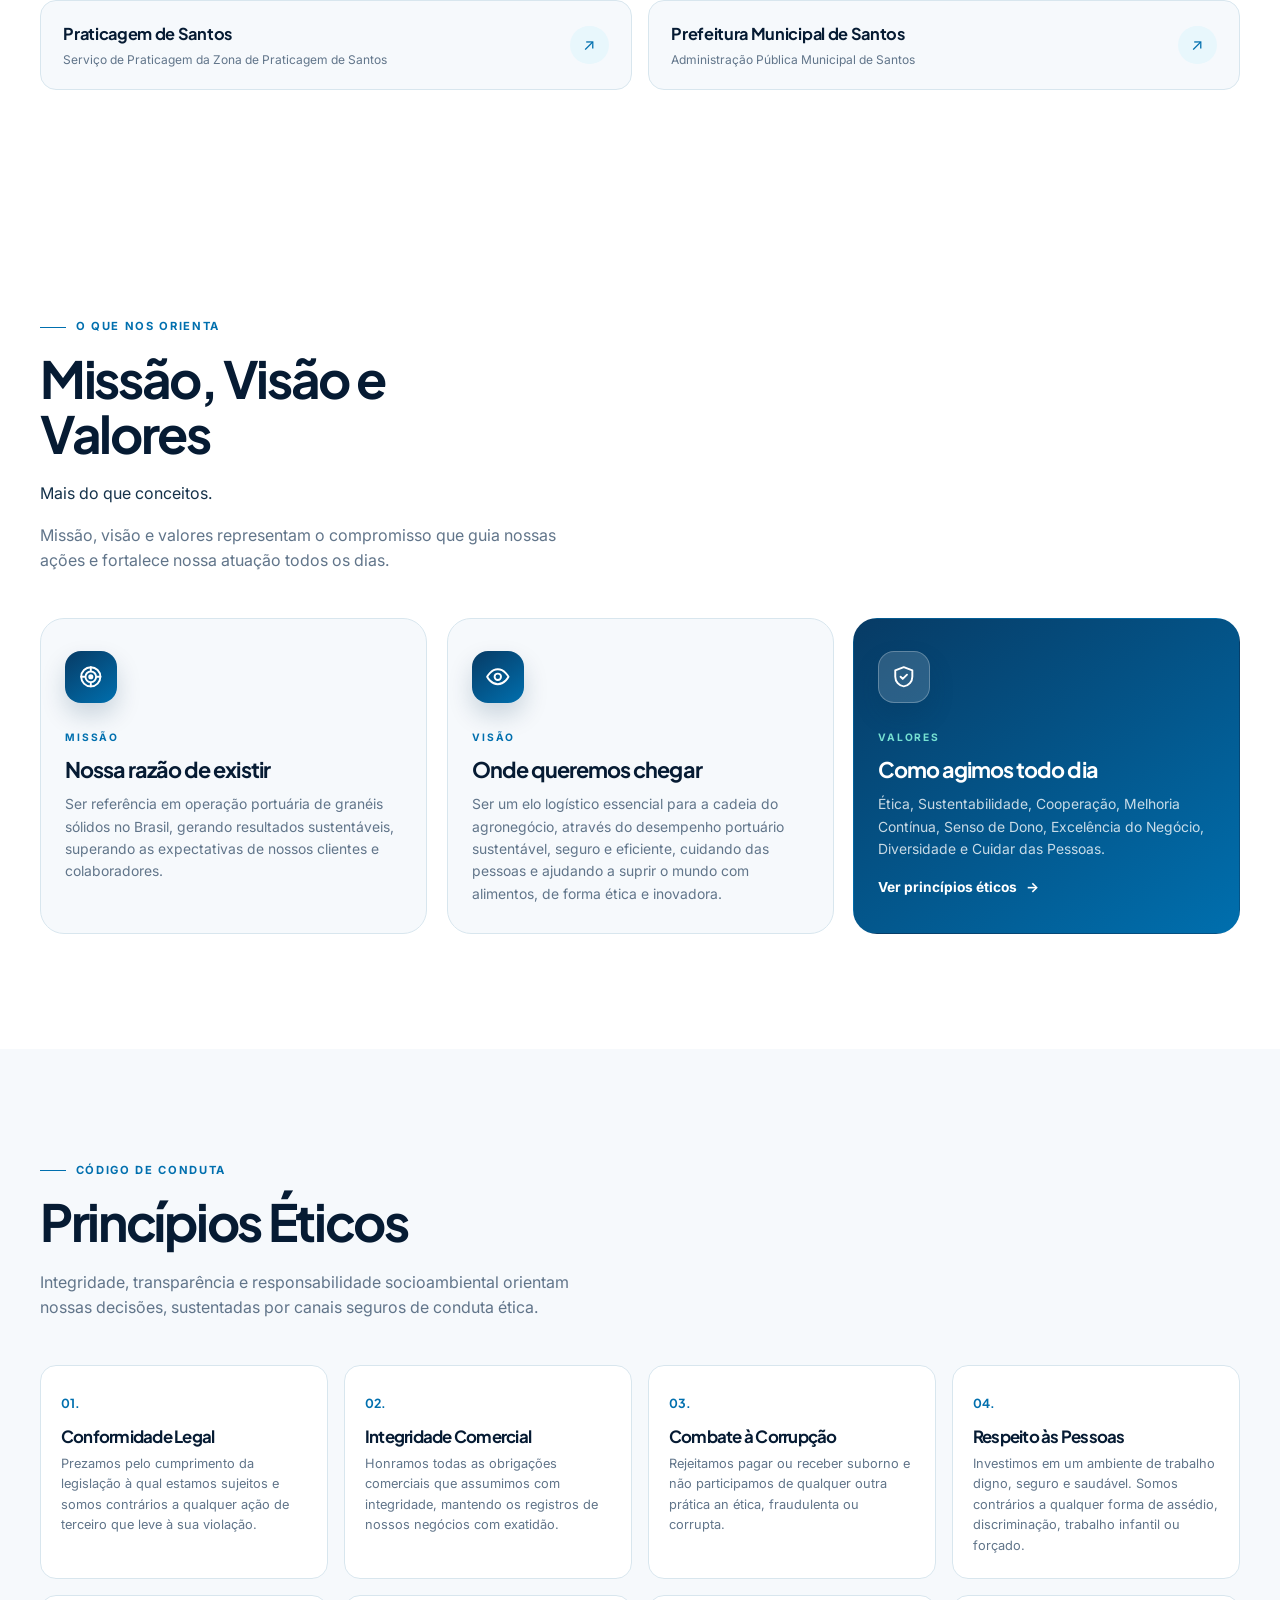
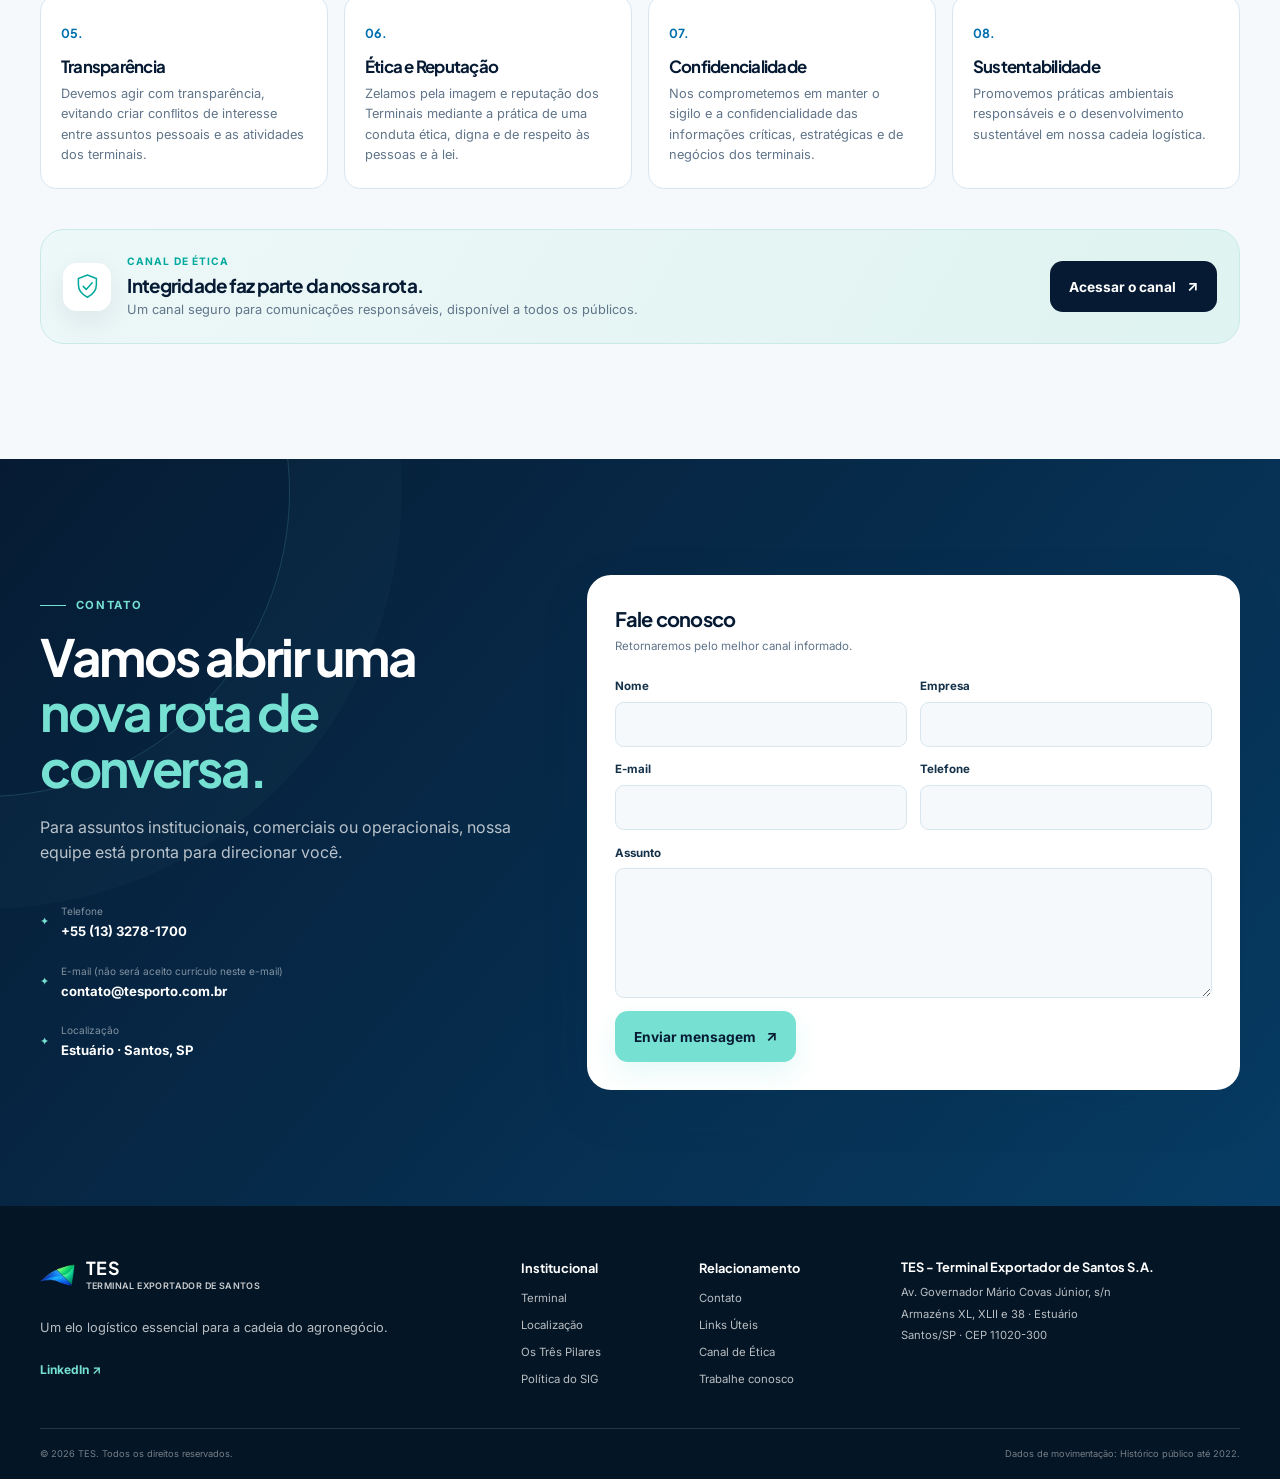
==== commit fe3c7540: "Na seção contato, parentes de e-mail reescrito." ====
--- a/public/index.html
+++ b/public/index.html
@@ -116,22 +116,22 @@
       <div class="container credentials-grid" data-reveal>
         <div class="credential"><span class="credential-icon icon-archive" aria-hidden="true"></span>
           <div><b><strong>DESDE 2015</strong></b>
-            <small>História de integração</small></div>
+            <small><strong>História de integração</strong></small></div>
           </div>
 
         <div class="credential"><span class="credential-icon icon-silo" aria-hidden="true"></span>
           <div><b><strong>11 SILOS DE CONCRETO</strong></b>
-            <small>Infraestrutura de armazenamento</small></div>
+            <small><strong>Infraestrutura de armazenamento</strong></small></div>
           </div>
 
         <div class="credential"><span class="credential-icon icon-grain" aria-hidden="true"></span>
           <div><b><strong>SOJA, MILHO E FARELO</strong></b>
-            <small>Commodities movimentadas</small></div>
+            <small><strong>Commodities movimentadas</strong></small></div>
           </div>
 
         <div class="credential"><span class="credential-icon icon-pin" aria-hidden="true"></span>
           <div><b><strong>ESTUÁRIO, SANTOS</strong></b>
-            <small>Coração do porto</small></div>
+            <small><strong>O maior complexo do porto</strong></small></div>
           </div>
       </div>
     </section>
@@ -275,7 +275,7 @@
             <div class="sig-card-body">
               <b><strong>01.</strong></b>
               <p>
-                x
+                Buscar o aumento da satisfação dos clientes através da melhoria contínua dos nossos serviços e processos.
               </p>
             </div>
           </article>
@@ -289,7 +289,8 @@
             <div class="sig-card-body">
               <b><strong>02.</strong></b>
               <p>
-                x
+                Desenvolver as competências necessárias dos colaboradores visando o atendimento dos requisitos legais e outros requisitos de saúde,
+                segurança do trabalho, meio ambiente e segurança dos alimentos.
               </p>
             </div>
           </article>
@@ -303,7 +304,8 @@
             <div class="sig-card-body">
               <b><strong>03.</strong></b>
               <p>
-                x
+                Identificar os aspectos e impactos ambientais, estabelecendo ações de prevenção e de controle da poluição decorrentes das atividades
+                exercidas, bem como à proteção do mieo ambiente com foco na redução de utilização dos recursos naturais.
               </p>
             </div>
           </article>
@@ -317,7 +319,8 @@
             <div class="sig-card-body">
               <b><strong>04.</strong></b>
               <p>
-                x
+                Identificar os perigos e riscos de saúde e segurança do trabalho, estabelecendo medidas de controles para prevenção de acidentes e
+                doenças ocupacionais.
               </p>
             </div>
           </article>
@@ -331,7 +334,8 @@
             <div class="sig-card-body">
               <b><strong>05.</strong></b>
               <p>
-                x
+                Buscar continuamente um alto nível de consciência de segurança, desenvolvendo programas, práticas e incentivando o engajamento de
+                todos os colaboradores, visando a evolução da maturidade de cultura de segurança.
               </p>
             </div>
           </article>
@@ -345,7 +349,8 @@
             <div class="sig-card-body">
               <b><strong>06.</strong></b>
               <p>
-                x
+                Prover ferramentas de consulta e participação dos trabalhadores e terceiros para os assuntos relacionados à qualidade, saúde
+                ocupacional, segurança do trabalho e meio ambiente.
               </p>
             </div>
           </article>
@@ -359,7 +364,8 @@
             <div class="sig-card-body">
               <b><strong>07.</strong></b>
               <p>
-                x
+                Melhorar continuamente o Sistema Integrado de Gestão (SIG) em todas as etapas do processo, em busca de ideias inovadoras
+                que agreguem valor ao negócio.
               </p>
             </div>
           </article>
@@ -664,7 +670,7 @@
 
             <a href="mailto:contato@tesporto.com.br">
               <span aria-hidden="true">✦</span>
-              <div><small>E-mail (não mandar currículo nesse e-mail)</small><b>contato@tesporto.com.br</b></div>
+              <div><small>E-mail (não será aceito currículo neste e-mail)</small><b>contato@tesporto.com.br</b></div>
             </a>
 
             <a href="https://maps.app.goo.gl/5aqZUrAP55DKYbxz7" target="_blank" rel="noopener noreferrer">
